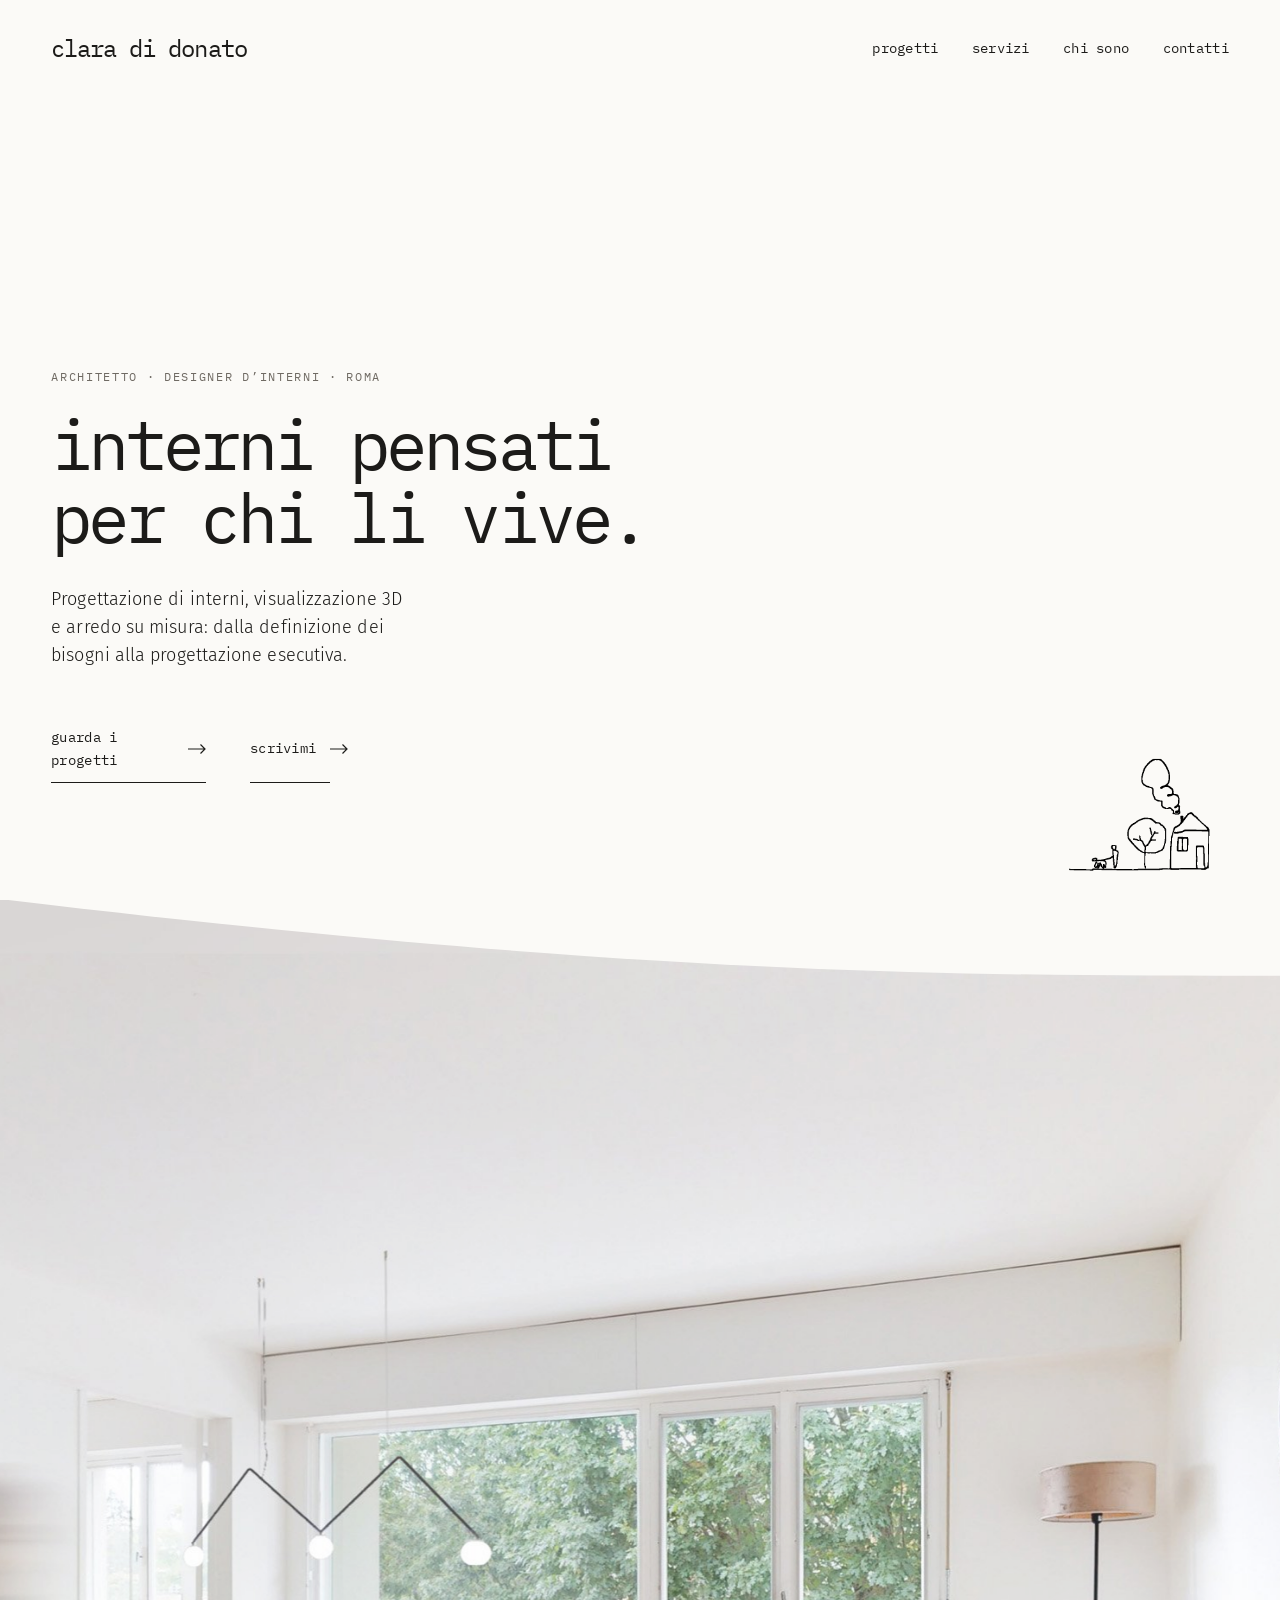
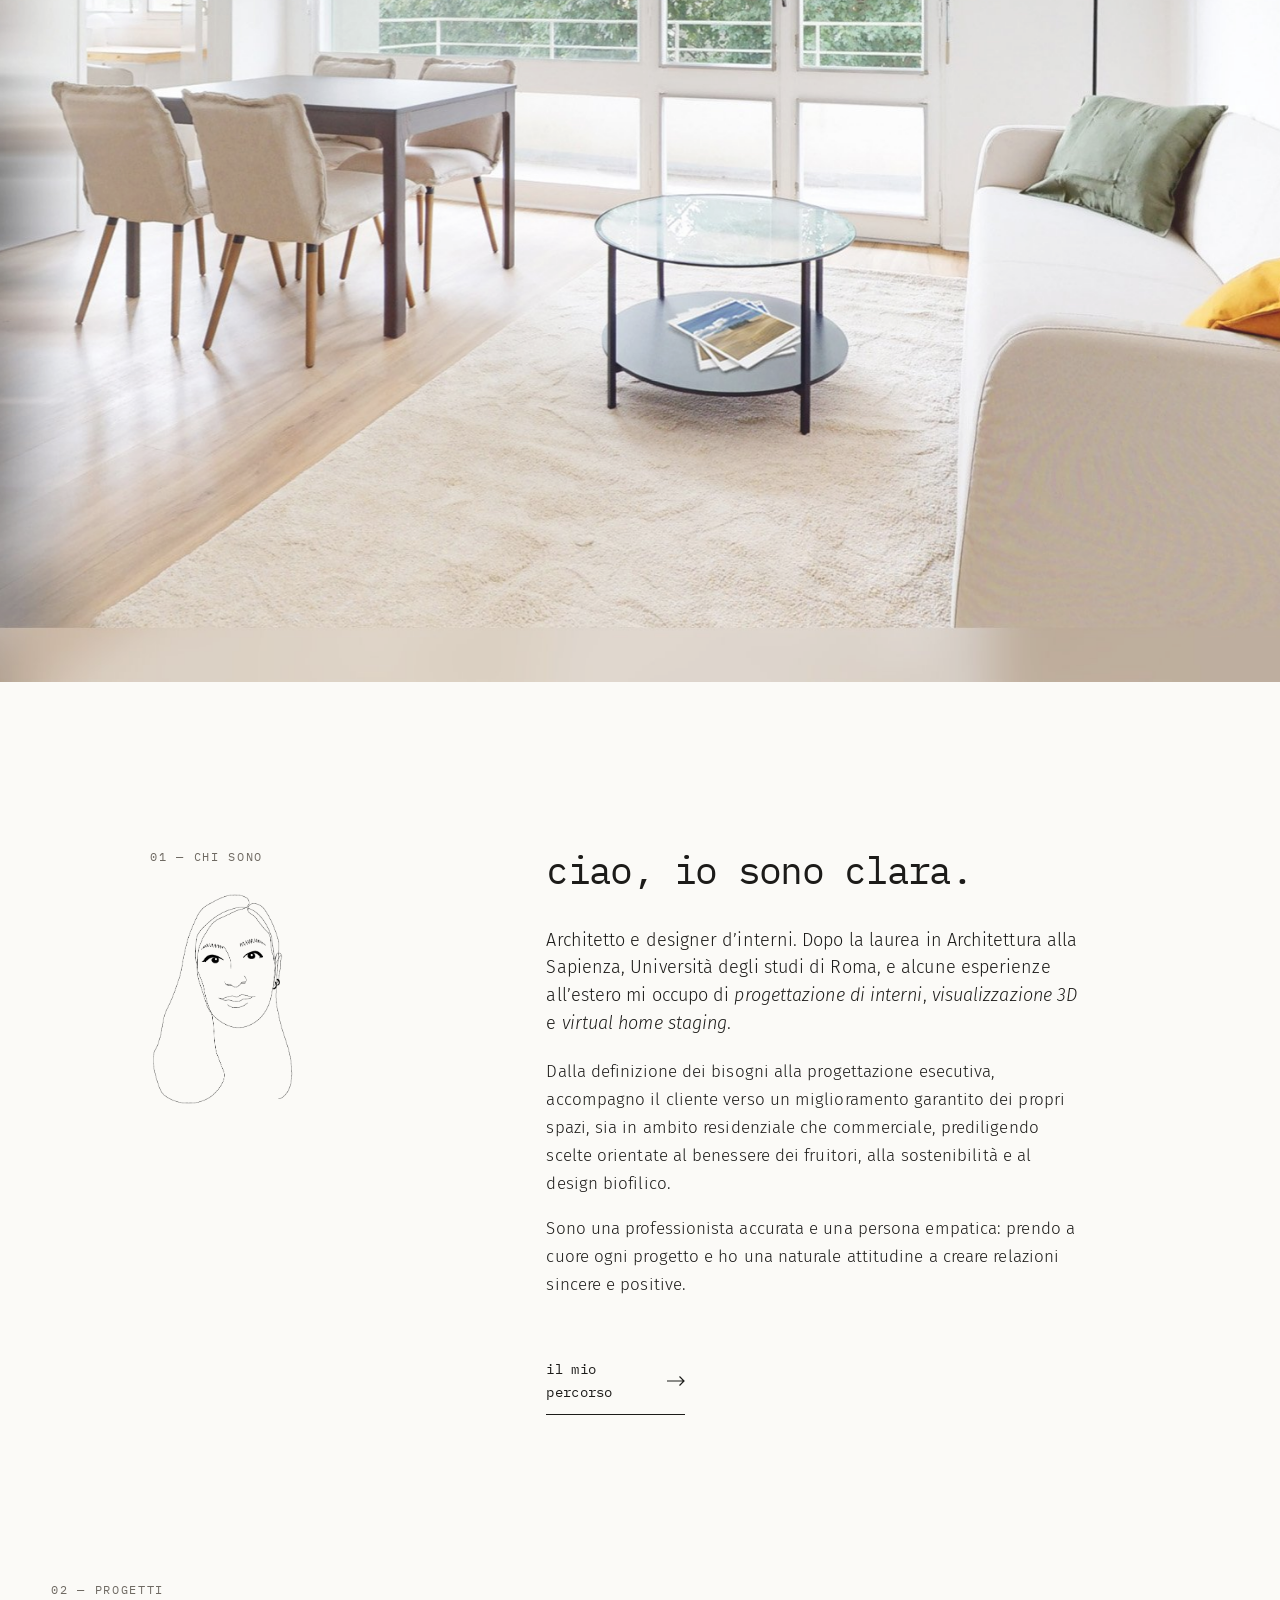
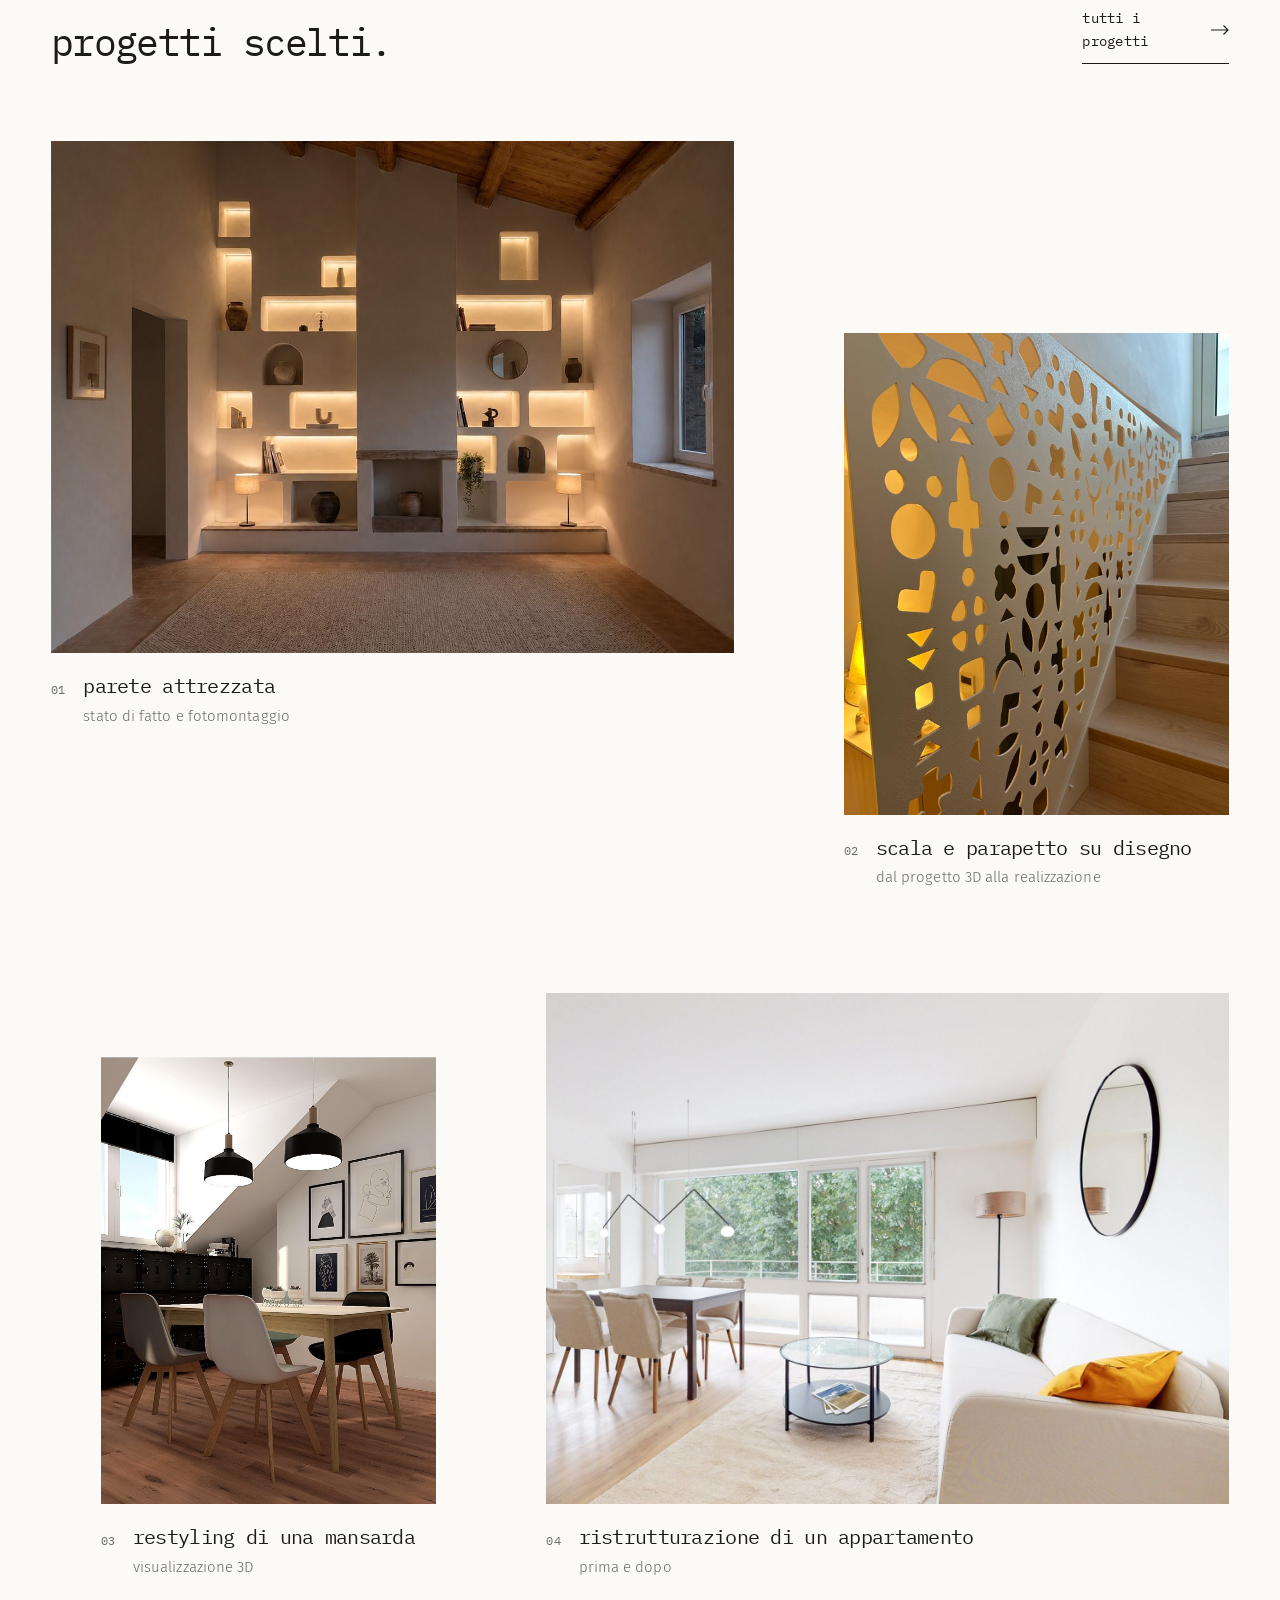
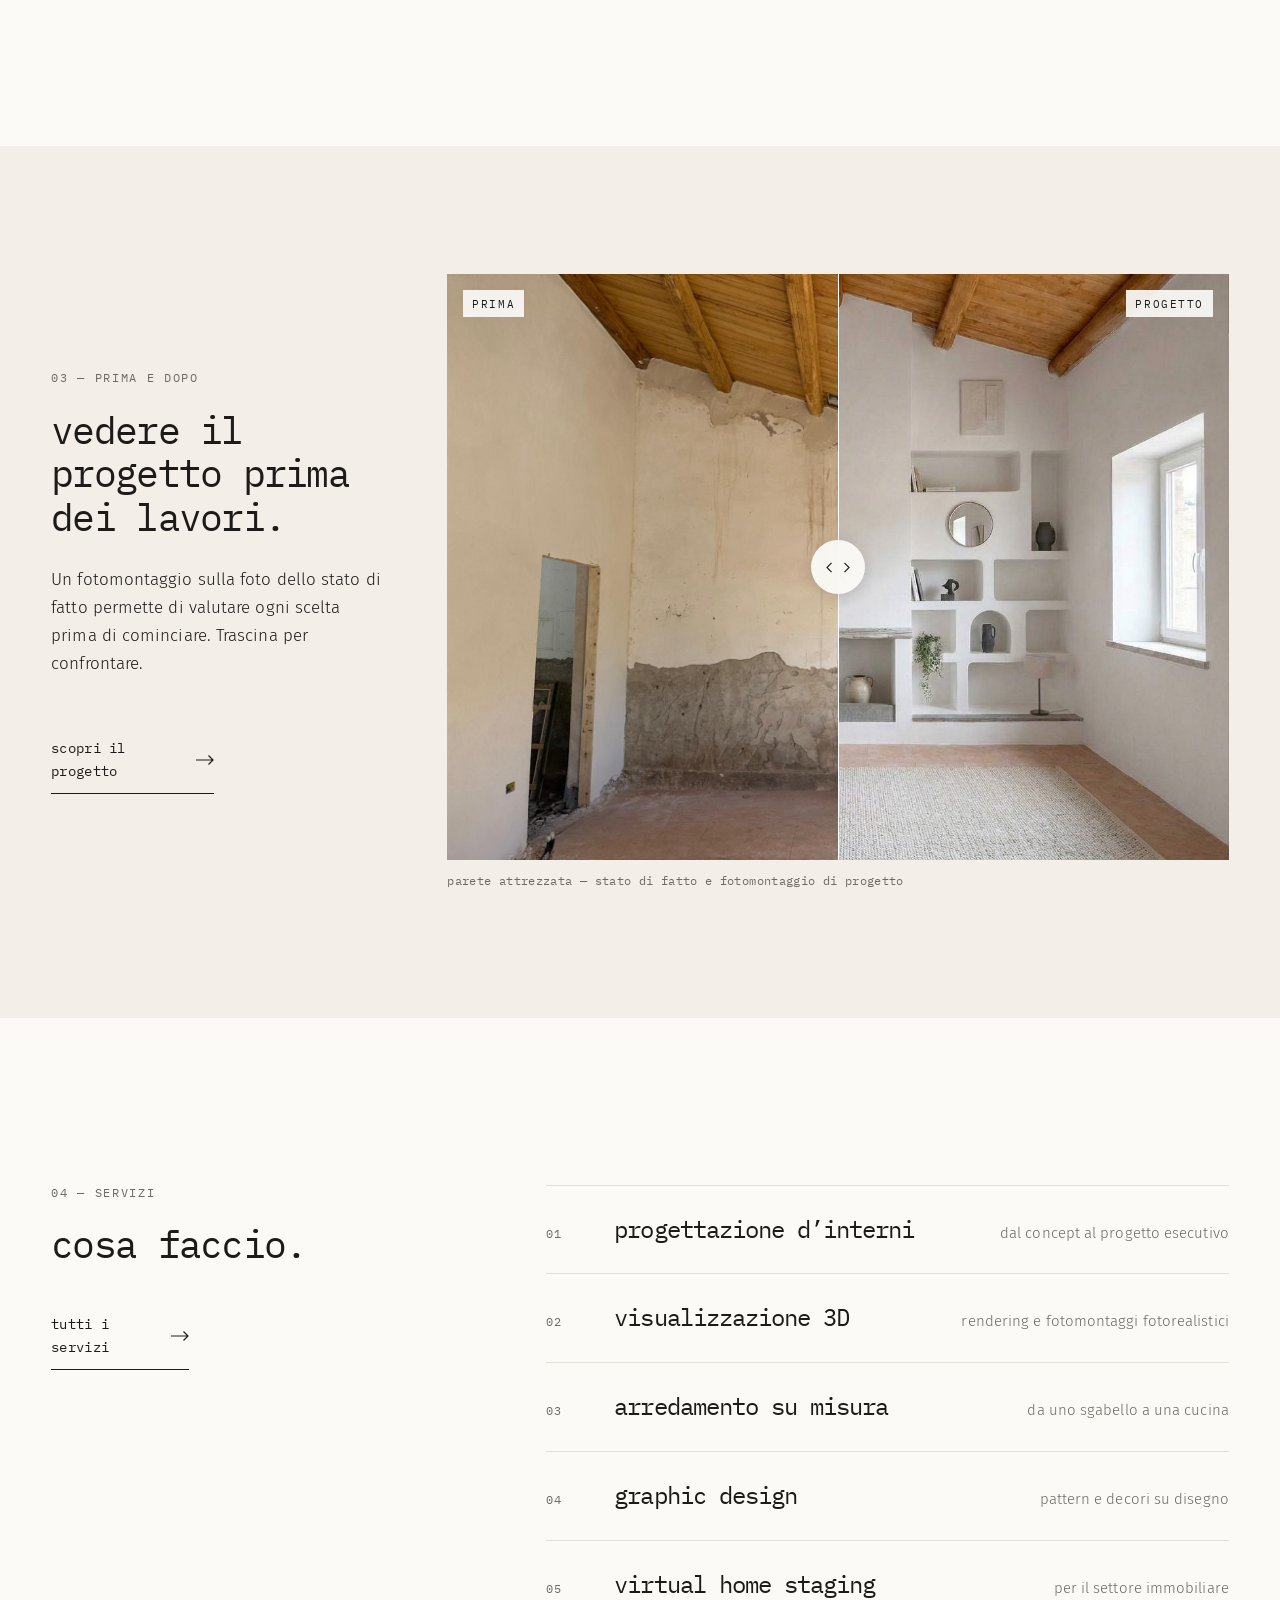
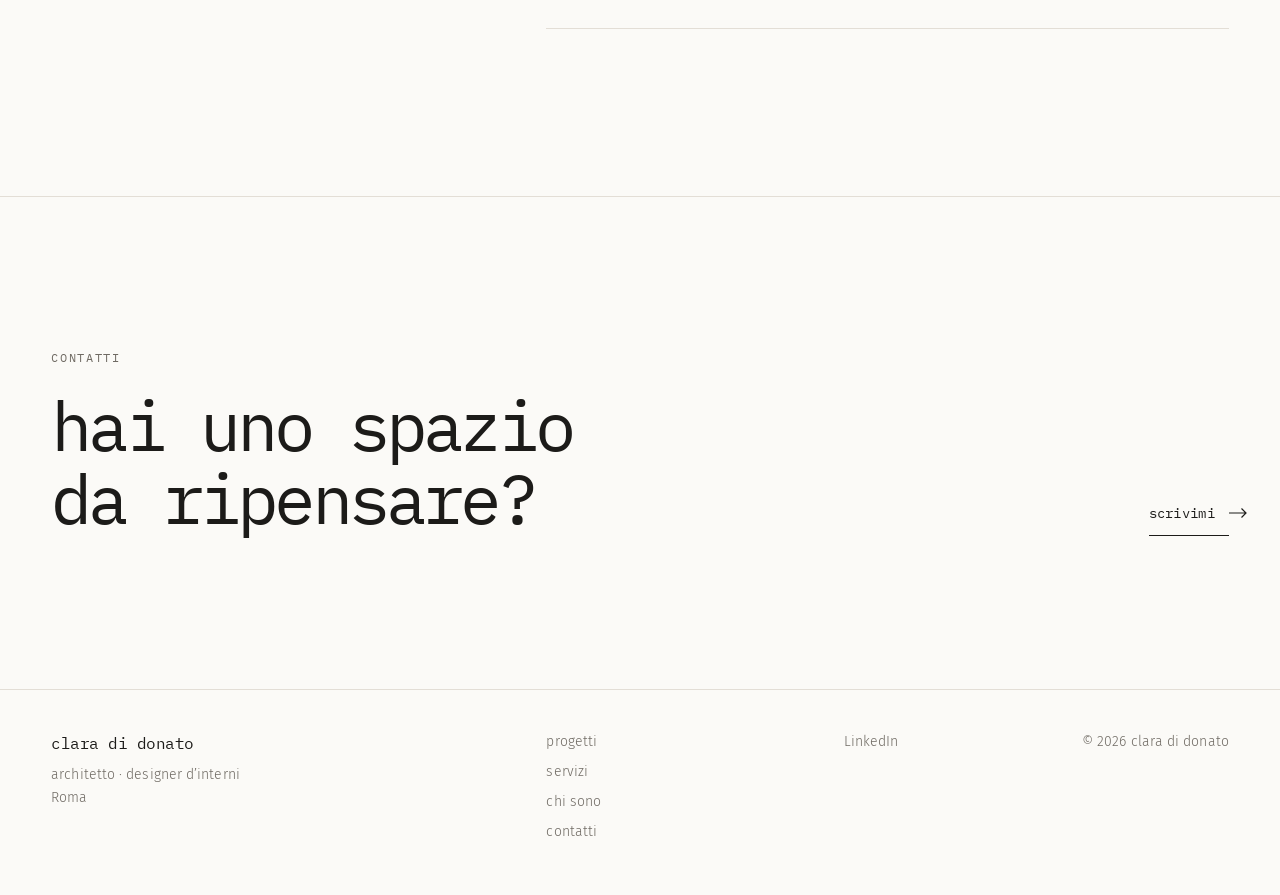
==== index.html @ 135ccfc0 "Version the CSS/JS links so browsers never mix old styles with new pages Co-Authored-By: Claude Opus" ====
<!DOCTYPE html>
<html lang="it">
<head>
  <meta charset="utf-8">
  <meta name="viewport" content="width=device-width, initial-scale=1">
  <title>clara di donato</title>
  <meta name="description" content="Clara Di Donato, architetto e designer d’interni a Roma: progettazione di interni, visualizzazione 3D, arredamento su misura e virtual home staging.">
  <link rel="canonical" href="https://www.claradidonato.com/">
  <meta property="og:type" content="website">
  <meta property="og:title" content="clara di donato — architetto e designer d’interni">
  <meta property="og:url" content="https://www.claradidonato.com/">
  <meta property="og:image" content="https://www.claradidonato.com/assets/img/ristrutturazione-interni.jpg">
  <link rel="icon" type="image/png" href="assets/img/casetta.png">
  <link rel="preload" href="assets/fonts/ibm-plex-mono-latin-400-normal.woff2" as="font" type="font/woff2" crossorigin>
  <link rel="stylesheet" href="assets/css/style.css?v=2">
</head>
<body>
  <a class="skip-link" href="#main">Vai al contenuto</a>

  <!-- HEADER (same on every page) -->
  <header class="site-header">
    <a class="site-title" href="./">clara di donato</a>
    <button class="menu-toggle" aria-label="Menu" aria-expanded="false" aria-controls="nav"><span></span><span></span></button>
    <nav class="site-nav" id="nav" aria-label="Menu principale">
      <ul>
        <li><a href="progetti/">progetti</a></li>
        <li><a href="servizi/">servizi</a></li>
        <li><a href="chisono/">chi sono</a></li>
        <li><a href="contatti/">contatti</a></li>
      </ul>
    </nav>
  </header>

  <main id="main">

    <!-- 1. Opening screen -->
    <section class="section hero">
      <div class="grid">
        <div class="hero-text">
          <p class="label">architetto · designer d’interni · roma</p>
          <h1 class="display">interni pensati<br>per chi li vive.</h1>
          <p class="lead">Progettazione di interni, visualizzazione 3D e arredo su misura: dalla definizione dei bisogni alla progettazione esecutiva.</p>
          <div class="actions">
            <a class="btn" href="progetti/">guarda i progetti</a>
            <a class="btn" href="contatti/">scrivimi</a>
          </div>
        </div>
      </div>
      <img class="doodle" src="assets/img/casetta.png" alt="" width="460" height="392">
    </section>

    <!-- 2. Big interior photo (zooms in slightly as you scroll) -->
    <section class="section home-photo">
      <svg class="curve" viewBox="0 0 1 1" preserveAspectRatio="none" aria-hidden="true"><path d="M0,0 L1,0 L1,1 C0.75,1 0.5,1 0,0 Z" fill="#fbfaf7"/></svg>
      <img class="zoom-on-scroll" src="assets/img/ristrutturazione-interni.jpg" alt="Soggiorno ristrutturato con divano, tavolino rotondo e tavolo da pranzo" width="2460" height="1640" loading="lazy">
    </section>

    <!-- 3. About -->
    <section class="section intro">
      <div class="grid">
        <div class="intro-side">
          <p class="label">01 — chi sono</p>
          <img class="portrait" src="assets/img/clara-di-donato-disegno.png" alt="Ritratto disegnato di Clara Di Donato" width="415" height="594" loading="lazy">
        </div>
        <div class="intro-text">
          <h2 class="title">ciao, io sono clara.</h2>
          <p class="lead">Architetto e designer d’interni. Dopo la laurea in Architettura alla Sapienza, Università degli studi di Roma, e alcune esperienze all’estero mi occupo di <em>progettazione di interni</em>, <em>visualizzazione 3D</em> e <em>virtual home staging</em>.</p>
          <p>Dalla definizione dei bisogni alla progettazione esecutiva, accompagno il cliente verso un miglioramento garantito dei propri spazi, sia in ambito residenziale che commerciale, prediligendo scelte orientate al benessere dei fruitori, alla sostenibilità e al design biofilico.</p>
          <p>Sono una professionista accurata e una persona empatica: prendo a cuore ogni progetto e ho una naturale attitudine a creare relazioni sincere e positive.</p>
          <a class="btn" href="chisono/">il mio percorso</a>
        </div>
      </div>
    </section>

    <!-- 4. Selected projects (each card opens its project on the Progetti page) -->
    <section class="section featured">
      <div class="grid section-head">
        <div class="head-text">
          <p class="label">02 — progetti</p>
          <h2 class="title">progetti scelti.</h2>
        </div>
        <a class="btn" href="progetti/">tutti i progetti</a>
      </div>
      <div class="grid cards">
        <a class="card card--1" href="progetti/#parete">
          <div class="card-media" style="--ratio: 4 / 3"><img src="assets/img/progetti/parete-luci.jpg" alt="Parete con nicchie e mensole illuminate sotto un soffitto in legno" width="1195" height="896" loading="lazy"></div>
          <div class="card-text"><span class="card-num">01</span><h3 class="card-title">parete attrezzata</h3><p class="card-meta">stato di fatto e fotomontaggio</p></div>
        </a>
        <a class="card card--2" href="progetti/#scala">
          <div class="card-media" style="--ratio: 4 / 5"><img src="assets/img/progetti/scala-dettaglio.jpg" alt="Parapetto in pannello traforato lungo una scala" width="1200" height="1600" loading="lazy"></div>
          <div class="card-text"><span class="card-num">02</span><h3 class="card-title">scala e parapetto su disegno</h3><p class="card-meta">dal progetto 3D alla realizzazione</p></div>
        </a>
        <a class="card card--3" href="progetti/#mansarda">
          <div class="card-media" style="--ratio: 3 / 4"><img src="assets/img/progetti/mansarda-pranzo.jpg" alt="Zona pranzo in mansarda con lampade a sospensione nere" width="1367" height="1776" loading="lazy"></div>
          <div class="card-text"><span class="card-num">03</span><h3 class="card-title">restyling di una mansarda</h3><p class="card-meta">visualizzazione 3D</p></div>
        </a>
        <a class="card card--4" href="progetti/#appartamento">
          <div class="card-media" style="--ratio: 4 / 3"><img src="assets/img/progetti/appartamento-soggiorno-dopo.jpg" alt="Soggiorno luminoso con divano chiaro, tavolino rotondo e specchio" width="1600" height="1200" loading="lazy"></div>
          <div class="card-text"><span class="card-num">04</span><h3 class="card-title">ristrutturazione di un appartamento</h3><p class="card-meta">prima e dopo</p></div>
        </a>
      </div>
    </section>

    <!-- 5. Before / after slider -->
    <section class="section feature">
      <div class="grid">
        <div class="feature-text">
          <p class="label">03 — prima e dopo</p>
          <h2 class="title">vedere il progetto prima dei lavori.</h2>
          <p>Un fotomontaggio sulla foto dello stato di fatto permette di valutare ogni scelta prima di cominciare. Trascina per confrontare.</p>
          <a class="btn" href="progetti/#parete">scopri il progetto</a>
        </div>
        <figure class="compare-wrap">
          <div class="compare" style="--ratio: 4 / 3">
            <img src="assets/img/progetti/parete-prima.jpg" alt="Stato di fatto: parete in muratura da recuperare sotto un soffitto in legno" width="1600" height="1200" loading="lazy">
            <img class="after" src="assets/img/progetti/parete-progetto.jpg" alt="Fotomontaggio di progetto: la stessa parete con nicchie e mensole" width="1195" height="896" loading="lazy">
            <span class="compare-line" aria-hidden="true"></span>
            <span class="compare-tag compare-tag--before" aria-hidden="true">prima</span>
            <span class="compare-tag compare-tag--after" aria-hidden="true">progetto</span>
            <input type="range" min="0" max="100" value="50" aria-label="Confronta stato di fatto e progetto">
          </div>
          <figcaption>parete attrezzata — stato di fatto e fotomontaggio di progetto</figcaption>
        </figure>
      </div>
    </section>

    <!-- 6. Services -->
    <section class="section services-teaser">
      <div class="grid">
        <div class="st-head">
          <p class="label">04 — servizi</p>
          <h2 class="title">cosa faccio.</h2>
          <a class="btn" href="servizi/">tutti i servizi</a>
        </div>
        <ol class="st-list">
          <li><a href="servizi/"><span class="num">01</span><span class="name">progettazione d’interni</span><span class="desc">dal concept al progetto esecutivo</span></a></li>
          <li><a href="servizi/"><span class="num">02</span><span class="name">visualizzazione 3D</span><span class="desc">rendering e fotomontaggi fotorealistici</span></a></li>
          <li><a href="servizi/"><span class="num">03</span><span class="name">arredamento su misura</span><span class="desc">da uno sgabello a una cucina</span></a></li>
          <li><a href="servizi/"><span class="num">04</span><span class="name">graphic design</span><span class="desc">pattern e decori su disegno</span></a></li>
          <li><a href="servizi/"><span class="num">05</span><span class="name">virtual home staging</span><span class="desc">per il settore immobiliare</span></a></li>
        </ol>
      </div>
    </section>

  </main>

  <!-- FOOTER (same on every page) -->
  <footer class="site-footer">
    <div class="grid footer-cta">
      <div class="footer-cta-text">
        <p class="label">contatti</p>
        <p class="display">hai uno spazio<br>da ripensare?</p>
      </div>
      <a class="btn" href="contatti/">scrivimi</a>
    </div>
    <div class="grid footer-bar">
      <div class="fb-id">
        <p class="fb-name">clara di donato</p>
        <p>architetto · designer d’interni<br>Roma</p>
      </div>
      <nav class="fb-nav" aria-label="Menu a piè di pagina">
        <a href="progetti/">progetti</a>
        <a href="servizi/">servizi</a>
        <a href="chisono/">chi sono</a>
        <a href="contatti/">contatti</a>
      </nav>
      <p class="fb-social"><a href="https://www.linkedin.com/in/claradidonato/" target="_blank" rel="noopener">LinkedIn</a></p>
      <p class="fb-copy">© 2026 clara di donato</p>
    </div>
  </footer>

  <script src="assets/js/main.js?v=2"></script>
</body>
</html>
---- assets/css/style.css ----
/* ==========================================================================
   clara di donato — stylesheet
   Colours, fonts and spacing live in the variables right below:
   change them there and the whole site follows.
   ========================================================================== */

@font-face { font-family: "IBM Plex Mono"; src: url("../fonts/ibm-plex-mono-latin-400-normal.woff2") format("woff2"); font-weight: 400; font-style: normal; font-display: swap; }
@font-face { font-family: "IBM Plex Mono"; src: url("../fonts/ibm-plex-mono-latin-500-normal.woff2") format("woff2"); font-weight: 500; font-style: normal; font-display: swap; }
/* Fira Sans stands in for Adelle Sans (an Adobe font licensed through Squarespace) */
@font-face { font-family: "Fira Sans"; src: url("../fonts/fira-sans-latin-100-normal.woff2") format("woff2"); font-weight: 100; font-style: normal; font-display: swap; }
@font-face { font-family: "Fira Sans"; src: url("../fonts/fira-sans-latin-300-normal.woff2") format("woff2"); font-weight: 300; font-style: normal; font-display: swap; }
@font-face { font-family: "Fira Sans"; src: url("../fonts/fira-sans-latin-300-italic.woff2") format("woff2"); font-weight: 300; font-style: italic; font-display: swap; }
@font-face { font-family: "Fira Sans"; src: url("../fonts/fira-sans-latin-600-normal.woff2") format("woff2"); font-weight: 700; font-style: normal; font-display: swap; }
@font-face { font-family: "Fira Sans"; src: url("../fonts/fira-sans-latin-600-italic.woff2") format("woff2"); font-weight: 700; font-style: italic; font-display: swap; }

:root {
  --mono: "IBM Plex Mono", ui-monospace, Menlo, monospace;
  --sans: "Fira Sans", "Helvetica Neue", Arial, sans-serif;
  --ink: #1c1b19;            /* text */
  --muted: #6f6a63;          /* small labels, secondary text */
  --line: #e3ded6;           /* thin dividing lines */
  --paper: #fbfaf7;          /* page background (warm white) */
  --soft: #f3efe8;           /* background of highlighted sections */
  --margin: 4vw;             /* left/right page margin */
  --gap: 11px;               /* gap between grid columns */
  --header-h: 96px;          /* header height at the top of the page */
  --ease: cubic-bezier(.2, .7, .2, 1);
  --space: clamp(110px, 13vw, 210px);   /* space between big sections */
}

*, *::before, *::after { box-sizing: border-box; }

html { -webkit-text-size-adjust: 100%; scroll-padding-top: 84px; }
@media (prefers-reduced-motion: no-preference) { html { scroll-behavior: smooth; } }

body {
  margin: 0;
  background: var(--paper);
  color: var(--ink);
  font-family: var(--sans);
  font-weight: 300;
  font-size: 17px;
  line-height: 1.65;
  letter-spacing: 0.005em;
  -webkit-font-smoothing: antialiased;
}

img { display: block; max-width: 100%; height: auto; }
a { color: inherit; }
p { margin: 0 0 1em; }
p:last-child { margin-bottom: 0; }
strong, b { font-weight: 700; }
h1, h2, h3, h4 { margin: 0; font-weight: 400; }
figure { margin: 0; }
::selection { background: var(--ink); color: var(--paper); }

.skip-link { position: absolute; left: -9999px; top: 0; z-index: 100; background: var(--paper); padding: 8px 12px; }
.skip-link:focus { left: 8px; }
.visually-hidden { position: absolute !important; width: 1px; height: 1px; overflow: hidden; clip: rect(0 0 0 0); white-space: nowrap; }

/* ---------- Header (stays at the top; gets a background once you scroll) ---------- */

.site-header {
  position: fixed;
  inset: 0 0 auto 0;
  z-index: 20;
  display: flex;
  align-items: center;
  justify-content: space-between;
  height: var(--header-h);
  padding: 0 var(--margin);
  color: var(--ink);
  transition: height .4s var(--ease), background-color .4s, box-shadow .4s;
}
.is-scrolled .site-header { height: 68px; background: rgba(251, 250, 247, .95); box-shadow: 0 1px 0 var(--line); }

.site-title {
  font-family: var(--mono);
  font-size: clamp(20px, 1.9vw, 28px);
  letter-spacing: -0.04em;
  text-decoration: none;
  white-space: nowrap;
}

.site-nav ul { display: flex; gap: clamp(20px, 2.6vw, 44px); list-style: none; margin: 0; padding: 0; }
.site-nav a,
.fb-nav a, .fb-social a, .text-link {
  text-decoration: none;
  background: linear-gradient(currentColor, currentColor) 0 100% / 0 1px no-repeat;
  padding-bottom: 3px;
  transition: background-size .4s var(--ease);
}
.site-nav a { font-family: var(--mono); font-size: 14px; letter-spacing: 0.02em; }
.site-nav a:hover, .site-nav a[aria-current="page"],
.fb-nav a:hover, .fb-social a:hover, .text-link:hover { background-size: 100% 1px; }
.text-link { background-size: 100% 1px; }
.text-link:hover { background-size: 0 1px; }

.menu-toggle {
  display: none;
  width: 44px; height: 44px;
  margin-right: -10px;
  padding: 0;
  border: 0;
  background: none;
  color: inherit;
  cursor: pointer;
}
.menu-toggle span { display: block; width: 26px; height: 1px; margin: 7px auto; background: currentColor; transition: transform .25s; }
.menu-open .menu-toggle span:first-child { transform: translateY(4px) rotate(45deg); }
.menu-open .menu-toggle span:last-child { transform: translateY(-4px) rotate(-45deg); }

/* ---------- Building blocks ---------- */

.section { position: relative; }

/* 24-column grid */
.grid {
  display: grid;
  grid-template-columns: repeat(24, minmax(0, 1fr));
  column-gap: var(--gap);
  padding: 0 var(--margin);
}

/* Small capital label above headings, e.g. "02 — progetti" */
.label {
  margin: 0 0 22px;
  font-family: var(--mono);
  font-size: 12px;
  line-height: 1.4;
  letter-spacing: 0.14em;
  text-transform: uppercase;
  color: var(--muted);
}
.display {
  font-family: var(--mono);
  font-size: clamp(36px, 5.4vw, 82px);
  line-height: 1.06;
  letter-spacing: -0.055em;
}
.title {
  font-family: var(--mono);
  font-size: clamp(28px, 3vw, 44px);
  line-height: 1.14;
  letter-spacing: -0.045em;
}
.mono-heading {
  font-family: var(--mono);
  font-size: clamp(21px, 1.81vw, 28px);
  line-height: 1.3;
  letter-spacing: -0.04em;
}
.lead { font-size: clamp(18px, 1.4vw, 21px); line-height: 1.55; }

/* Text button with a thin line under it and an arrow that moves on hover */
.btn {
  display: inline-flex;
  align-items: center;
  gap: 14px;
  padding: 12px 0 10px;
  border: 0;
  border-bottom: 1px solid currentColor;
  border-radius: 0;
  background: none;
  color: inherit;
  font-family: var(--mono);
  font-size: 14px;
  letter-spacing: 0.02em;
  text-decoration: none;
  cursor: pointer;
}
.btn::after {
  content: "";
  flex: 0 0 18px;
  height: 10px;
  background: currentColor;
  -webkit-mask: url("data:image/svg+xml,%3Csvg xmlns='http://www.w3.org/2000/svg' viewBox='0 0 18 10' fill='none' stroke='black' stroke-width='1.2'%3E%3Cpath d='M0 5h17M12.5 .5 17 5l-4.5 4.5'/%3E%3C/svg%3E") center / contain no-repeat;
          mask: url("data:image/svg+xml,%3Csvg xmlns='http://www.w3.org/2000/svg' viewBox='0 0 18 10' fill='none' stroke='black' stroke-width='1.2'%3E%3Cpath d='M0 5h17M12.5 .5 17 5l-4.5 4.5'/%3E%3C/svg%3E") center / contain no-repeat;
  transition: transform .4s var(--ease);
}
.btn:hover::after { transform: translateX(6px); }
.btn--down::after { transform: rotate(90deg); }
.btn--down:hover::after { transform: rotate(90deg) translateX(4px); }
.actions { display: flex; flex-wrap: wrap; gap: 16px 44px; margin-top: 44px; }

figcaption, .caption {
  margin-top: 12px;
  font-family: var(--mono);
  font-size: 12px;
  line-height: 1.5;
  letter-spacing: 0.03em;
  color: var(--muted);
}

/* Fade-ins: the header fades in when a page opens; main.js adds .reveal to images, text and
   buttons so they fade (and rise a little) as they scroll into view.
   Turned off for people who prefer reduced motion. */
@keyframes fade-in { from { opacity: 0; } }
.site-title, .site-nav ul, .menu-toggle { animation: fade-in .9s ease; }
.reveal { opacity: 0; transform: translateY(14px); transition: opacity .9s ease, transform 1.1s var(--ease); }
.reveal.is-visible { opacity: 1; transform: none; }
@media (prefers-reduced-motion: reduce) {
  .site-title, .site-nav ul, .menu-toggle { animation: none; }
  .reveal { opacity: 1; transform: none; transition: none; }
}

/* Section heading row: label + title on the left, a link on the right */
.section-head { align-items: end; row-gap: 28px; margin-bottom: clamp(48px, 6vw, 90px); }
.section-head .head-text { grid-column: 1 / 16; }
.section-head .btn { grid-column: 19 / 25; justify-self: end; }

/* Page heading (top of the inner pages) */
.page-head { padding: calc(var(--header-h) + clamp(70px, 9vw, 150px)) 0 clamp(80px, 9vw, 140px); }
.page-head-text { grid-column: 1 / 16; }
.page-head .lead { max-width: 38ch; margin-top: 30px; }

/* ---------- Before / after slider ---------- */

.compare {
  --pos: 50%;
  position: relative;
  overflow: hidden;
  aspect-ratio: var(--ratio, 4 / 3);
  background: var(--soft);
  cursor: ew-resize;
  touch-action: pan-y;
  -webkit-user-select: none;
  user-select: none;
}
.compare img { position: absolute; inset: 0; width: 100%; height: 100%; object-fit: cover; pointer-events: none; }
.compare .after { clip-path: inset(0 0 0 var(--pos)); }
.compare-line { position: absolute; top: 0; bottom: 0; left: var(--pos); width: 1px; margin-left: -.5px; background: #fff; pointer-events: none; }
.compare-line::after {
  content: "";
  position: absolute;
  top: 50%; left: 50%;
  width: 54px; height: 54px;
  margin: -27px 0 0 -27px;
  border-radius: 50%;
  background: rgba(251, 250, 247, .94) url("data:image/svg+xml,%3Csvg xmlns='http://www.w3.org/2000/svg' viewBox='0 0 26 12' fill='none' stroke='%231c1b19' stroke-width='1.2'%3E%3Cpath d='M6 1 1 6l5 5M20 1l5 5-5 5'/%3E%3C/svg%3E") center / 24px no-repeat;
  box-shadow: 0 2px 16px rgba(0, 0, 0, .14);
  transition: transform .3s var(--ease);
}
.compare.is-dragging .compare-line::after { transform: scale(.9); }
.compare-tag {
  position: absolute;
  top: 16px;
  padding: 5px 9px 4px;
  background: rgba(251, 250, 247, .92);
  font-family: var(--mono);
  font-size: 11px;
  letter-spacing: 0.14em;
  text-transform: uppercase;
  pointer-events: none;
}
.compare-tag--before { left: 16px; }
.compare-tag--after { right: 16px; }
.compare input { position: absolute; inset: 0; width: 100%; height: 100%; margin: 0; opacity: 0; pointer-events: none; }
.compare:has(input:focus-visible) { outline: 2px solid var(--ink); outline-offset: 4px; }

/* ---------- Home ---------- */

.hero {
  min-height: 100svh;
  display: grid;
  align-content: end;
  padding: calc(var(--header-h) + 60px) 0 clamp(80px, 13vh, 150px);
}
.hero-text { grid-column: 1 / 18; }
.hero .lead { max-width: 36ch; margin-top: 32px; }
.hero .doodle {
  position: absolute;
  right: 5.2vw;
  bottom: 22px;
  width: clamp(96px, 11.5vw, 180px);
}

.home-photo {
  --photo-h: clamp(420px, 108vw, 1600px);
  height: var(--photo-h);
  background: var(--paper);
  overflow: hidden;
}
/* The photo is drawn whole at "cover" size and centred (the section crops it), so main.js can
   zoom it and slide it a little as you scroll without showing any edge. 1.5 = its width / height. */
.home-photo > img {
  position: absolute;
  left: 50%;
  top: 50%;
  width: max(100%, var(--photo-h) * 1.5);
  max-width: none;
  height: auto;
  transform: translate(-50%, -50%);
  transform-origin: 50% 50%;
  will-change: transform;
}
.home-photo::after { content: ""; position: absolute; inset: 0; background: rgba(255, 255, 255, .12); }
.home-photo .curve { position: absolute; top: -1px; left: 0; z-index: 1; width: 100%; height: clamp(30px, 6vw, 86px); }
.home-photo .curve path { fill: var(--paper); }

.intro { padding: var(--space) 0; }
.intro-side { grid-column: 3 / 9; }
.intro-side .portrait { max-height: 210px; width: auto; margin-top: 28px; mix-blend-mode: multiply; } /* hides the drawing's white background */
.hero .doodle { mix-blend-mode: multiply; }
.intro-text { grid-column: 11 / 22; }
.intro-text .title { margin-bottom: 34px; }
.intro-text .lead { margin-bottom: 1.1em; }
.intro-text .btn { margin-top: 30px; }

/* Project cards (home) */
.featured { padding: 0 0 var(--space); }
.cards { row-gap: clamp(64px, 8vw, 120px); align-items: start; }
.card { display: block; text-decoration: none; }
.card-media { display: block; overflow: hidden; background: var(--soft); }
.card-media img { width: 100%; aspect-ratio: var(--ratio, 4 / 3); object-fit: cover; transition: transform 1.4s var(--ease); }
.card:hover .card-media img { transform: scale(1.04); }
.card-text { display: grid; grid-template-columns: auto 1fr; column-gap: 18px; margin-top: 20px; }
.card-num { grid-row: 1 / 3; padding-top: .55em; font-family: var(--mono); font-size: 12px; color: var(--muted); }
.card-title { font-family: var(--mono); font-size: clamp(19px, 1.6vw, 24px); line-height: 1.3; letter-spacing: -0.035em; }
.card-meta { margin: 4px 0 0; font-size: 15px; color: var(--muted); }
.card--1 { grid-column: 1 / 15; }
.card--2 { grid-column: 17 / 25; margin-top: 15vw; }
.card--3 { grid-column: 2 / 9; align-self: end; }
.card--4 { grid-column: 11 / 25; }

/* Before/after highlight (home) */
.feature { padding: clamp(90px, 10vw, 160px) 0; background: var(--soft); }
.feature .grid { align-items: center; }
.feature-text { grid-column: 1 / 8; }
.feature-text .title { margin-bottom: 26px; }
.feature-text .btn { margin-top: 30px; }
.feature .compare-wrap { grid-column: 9 / 25; }

/* Services list (home) */
.services-teaser { padding: var(--space) 0; }
.st-head { grid-column: 1 / 9; align-self: start; position: sticky; top: 120px; }
.st-head .btn { margin-top: 34px; }
.st-list { grid-column: 11 / 25; margin: 0; padding: 0; list-style: none; border-top: 1px solid var(--line); }
.st-list a {
  display: grid;
  grid-template-columns: 52px 1fr auto;
  align-items: baseline;
  gap: 16px;
  padding: 28px 0;
  border-bottom: 1px solid var(--line);
  text-decoration: none;
  transition: padding .45s var(--ease);
}
.st-list a:hover { padding-left: 12px; }
.st-list .num { font-family: var(--mono); font-size: 12px; color: var(--muted); }
.st-list .name { font-family: var(--mono); font-size: clamp(20px, 1.9vw, 28px); line-height: 1.25; letter-spacing: -0.04em; }
.st-list .desc { font-size: 15px; color: var(--muted); text-align: right; }

/* ---------- Progetti ---------- */

.project-index { grid-column: 18 / 25; align-self: end; margin: 0; padding: 0; list-style: none; border-top: 1px solid var(--line); font-family: var(--mono); font-size: 14px; }
.project-index a { display: flex; gap: 18px; padding: 9px 0; border-bottom: 1px solid var(--line); text-decoration: none; transition: padding .4s var(--ease); }
.project-index a:hover { padding-left: 10px; }
.project-index span { color: var(--muted); }

.project { padding: clamp(80px, 9vw, 140px) 0; }
.project + .project::before { content: ""; position: absolute; top: 0; left: var(--margin); right: var(--margin); height: 1px; background: var(--line); }
.project-head { align-items: start; margin-bottom: clamp(40px, 5vw, 72px); }
.project-num { grid-column: 1 / 3; padding-top: .9em; font-family: var(--mono); font-size: 13px; color: var(--muted); }
.project-title { grid-column: 3 / 12; }
.project-tags { margin: 14px 0 0; font-family: var(--mono); font-size: 12px; letter-spacing: 0.12em; text-transform: uppercase; color: var(--muted); }
.project-text { grid-column: 14 / 23; }

/* Picture rows: pictures in a row share the same height.
   Each picture's flex-grow is its width / height (e.g. style="flex-grow: 1.778" for 16:9). */
.row { display: flex; align-items: flex-start; gap: 16px; padding: 0 var(--margin); }
.row + .row, .grid + .row, .row + .grid { margin-top: 16px; }
.row > figure { flex: 1 1 0; min-width: 0; position: relative; }
.row > figure img { width: 100%; }
.row--narrow { padding: 0 calc(var(--margin) + 12vw); }
/* Pictures cut to the same shape: style="--r: 4 / 3" (or 1, 3 / 4 …) */
.fit img { aspect-ratio: var(--r); object-fit: cover; }
.tag {
  position: absolute;
  top: 14px; left: 14px;
  padding: 5px 9px 4px;
  background: rgba(251, 250, 247, .92);
  font-family: var(--mono);
  font-size: 11px;
  letter-spacing: 0.14em;
  text-transform: uppercase;
}

.media { align-items: end; row-gap: 32px; }
.media .compare-wrap { grid-column: 1 / 17; }
.media .side { grid-column: 18 / 25; }

/* Three styles with their colour palettes */
.styles { display: grid; grid-template-columns: repeat(3, minmax(0, 1fr)); gap: 56px clamp(28px, 3.4vw, 56px); padding: 0 var(--margin); }
.swatches { display: flex; height: 76px; margin-bottom: 28px; box-shadow: 0 0 0 1px var(--line); }
.swatches span { flex: 1; background: var(--c); }
.style-name { margin-bottom: 14px; font-family: var(--mono); font-size: 22px; letter-spacing: -0.035em; }
.style p { font-size: 16px; }
.style .mood { margin-top: 18px; padding-top: 14px; border-top: 1px solid var(--line); color: var(--muted); }
.style .mood b { font-family: var(--mono); font-weight: 400; font-size: 11px; letter-spacing: 0.14em; text-transform: uppercase; margin-right: 8px; }
.plan { margin: clamp(56px, 6vw, 96px) var(--margin) 0; }
.plan .sheet { padding: clamp(14px, 3vw, 48px); background: #fff; box-shadow: 0 0 0 1px var(--line); }

/* Before/after photo carousel (virtual home staging) */
.carousel { padding: 0 var(--margin); }
.carousel-track {
  display: flex;
  gap: clamp(20px, 3vw, 48px);
  overflow-x: auto;
  scroll-snap-type: x mandatory;
  scroll-behavior: smooth;
  scrollbar-width: none;
  margin: 0;
  padding: 0;
  list-style: none;
}
.carousel-track::-webkit-scrollbar { display: none; }
.carousel-track li { flex: 0 0 calc((100% - 2 * clamp(20px, 3vw, 48px)) / 3); scroll-snap-align: start; }
.carousel-track img { width: 100%; aspect-ratio: 1 / 1; object-fit: cover; }
.carousel-arrows { display: flex; justify-content: flex-end; gap: 12px; margin-top: 32px; }
.carousel-arrows button {
  display: grid; place-items: center;
  width: 54px; height: 54px;
  border: 1px solid var(--ink); border-radius: 50%;
  background: transparent; color: var(--ink);
  cursor: pointer;
  transition: background-color .3s, color .3s;
}
.carousel-arrows button:hover { background: var(--ink); color: var(--paper); }
.carousel-arrows svg { width: 22px; height: 22px; }

/* ---------- Servizi ---------- */

.services { padding: 0 0 var(--space); }
/* Same layout as the old site: the photo covers the list of services plus two grid rows above
   and two below, so it grows taller whenever a service is opened. */
.services .grid {
  --row: calc(min(1500px, 100vw - 2 * var(--margin)) * 0.0215);   /* one row of the old site's grid */
  --pad: calc(2 * var(--row) + 2 * var(--gap));
  grid-template-rows: var(--pad) auto var(--pad);
}
.services .list { grid-column: 1 / 12; grid-row: 2; align-content: start; border-bottom: 1px solid var(--line); }
.services .image { grid-column: 13 / 25; grid-row: 1 / 4; width: 100%; height: 100%; object-fit: cover; }

.accordion details { padding: 30px 0; border-top: 1px solid var(--line); }
.services .accordion details { min-height: calc(3 * var(--row) + 2 * var(--gap)); }
.accordion summary {
  display: flex; align-items: baseline; gap: 20px;
  list-style: none;
  cursor: pointer;
}
.accordion summary::-webkit-details-marker { display: none; }
.accordion summary .num { flex: 0 0 34px; font-family: var(--mono); font-size: 12px; color: var(--muted); }
.accordion summary h2 { flex: 1; }
.accordion .icon { position: relative; flex: 0 0 22px; width: 22px; height: 22px; align-self: center; }
.accordion .icon::before, .accordion .icon::after { content: ""; position: absolute; left: 0; top: 50%; width: 22px; height: 1px; background: currentColor; transition: transform .3s var(--ease); }
.accordion .icon::after { transform: rotate(90deg); }
.accordion details[open]:not(.is-closing) .icon::after { transform: rotate(0deg); }
.accordion details p { max-width: 46ch; margin: 18px 0 0 54px; color: var(--muted); }

.process { padding: 0 0 var(--space); }
.steps { display: grid; grid-template-columns: repeat(4, minmax(0, 1fr)); gap: 48px clamp(24px, 3vw, 48px); margin: 0; padding: 0 var(--margin); list-style: none; }
.steps li { padding-top: 22px; border-top: 1px solid var(--ink); }
.steps .num { display: block; margin-bottom: 44px; font-family: var(--mono); font-size: 12px; color: var(--muted); }
.steps h3 { margin-bottom: 12px; font-family: var(--mono); font-size: 22px; letter-spacing: -0.035em; }
.steps p { font-size: 16px; }
.process-plan { margin: clamp(80px, 9vw, 140px) var(--margin) 0; }
.process-plan img { width: 100%; }

/* ---------- Chi sono ---------- */

.about-head { align-items: start; }
.about-photo { grid-column: 2 / 10; width: 100%; aspect-ratio: 4 / 5; object-fit: cover; object-position: 45% 50%; }
.about-text { grid-column: 12 / 23; padding-top: 10px; }
.about-text .title { margin-bottom: 32px; }
.about-text .lead { margin-bottom: 1.2em; }
.about-text .btn { margin-top: 30px; }

.skills-section { padding: 0 0 var(--space); }
.skills-grid { display: grid; grid-template-columns: repeat(4, minmax(0, 1fr)); gap: 48px clamp(24px, 3vw, 48px); padding: 0 var(--margin); }
.skills-grid h3 {
  margin-bottom: 14px;
  padding-bottom: 14px;
  border-bottom: 1px solid var(--ink);
  font-family: var(--mono);
  font-size: 12px;
  letter-spacing: 0.14em;
  text-transform: uppercase;
}
.skills-grid ul { margin: 0; padding: 0; list-style: none; }
.skills-grid li { padding: 5px 0; }

.experience { padding: 0 0 var(--space); }
.jobs { padding: 0 var(--margin); }
.job { display: grid; grid-template-columns: repeat(24, minmax(0, 1fr)); column-gap: var(--gap); padding: 36px 0; border-top: 1px solid var(--line); }
.job:last-child { border-bottom: 1px solid var(--line); }
.job .when { grid-column: 1 / 6; font-family: var(--mono); font-size: 13px; line-height: 1.6; }
.job .when span { color: var(--muted); }
.job .what { grid-column: 7 / 23; }
.job .what h3 { margin-bottom: 12px; font-family: var(--sans); font-size: 17px; font-weight: 700; line-height: 1.45; }
.job .what h3 a { font-style: italic; }
.job .what ul { margin: 0; padding-left: 18px; }
.job .what li { margin-bottom: 6px; }
.cv-row { margin-top: 56px; padding: 0 var(--margin); }

/* ---------- Contatti ---------- */

.contact .grid { align-items: start; row-gap: 64px; }
.contact-text { grid-column: 1 / 12; }
.contact-text .lead { max-width: 34ch; margin-top: 30px; }
.contact-info { margin-top: 30px; font-family: var(--mono); font-size: 14px; }
.contact-img { width: 100%; max-width: 520px; margin-top: 56px; }
.contact form { grid-column: 14 / 25; padding-top: 8px; }

.form-row { display: grid; grid-template-columns: 1fr 1fr; gap: 24px; }
.field { display: block; margin-bottom: 30px; }
.field label { display: block; font-family: var(--mono); font-size: 12px; letter-spacing: 0.1em; text-transform: uppercase; color: var(--muted); }
.field label .req { text-transform: none; letter-spacing: 0; margin-left: 4px; }
.field input, .field textarea {
  display: block; width: 100%;
  margin-top: 8px;
  padding: 8px 0;
  border: 0; border-bottom: 1px solid #bdb6ab; border-radius: 0;
  background: transparent;
  font: inherit;
  color: inherit;
  transition: border-color .3s;
}
.field textarea { min-height: 140px; resize: vertical; }
.field input:focus, .field textarea:focus { outline: none; border-bottom-color: var(--ink); }
.hp { position: absolute; left: -9999px; }

/* ---------- Footer ---------- */

.site-footer { border-top: 1px solid var(--line); }
.footer-cta { align-items: end; row-gap: 40px; padding-top: clamp(100px, 12vw, 190px); padding-bottom: clamp(100px, 12vw, 190px); }
.footer-cta-text { grid-column: 1 / 19; }
.footer-cta .btn { grid-column: 20 / 25; justify-self: end; }
.footer-bar { row-gap: 28px; padding-top: 40px; padding-bottom: 48px; font-size: 14px; color: var(--muted); }
.site-footer > .footer-cta + .footer-bar { border-top: 1px solid var(--line); }
.fb-id { grid-column: 1 / 9; }
.fb-name { margin-bottom: 6px; font-family: var(--mono); font-size: 16px; letter-spacing: -0.03em; color: var(--ink); }
.fb-nav { grid-column: 11 / 16; display: flex; flex-direction: column; align-items: flex-start; gap: 4px; }
.fb-social { grid-column: 17 / 21; }
.fb-copy { grid-column: 21 / 25; text-align: right; }

/* ---------- 404 ---------- */

.not-found { min-height: 80vh; display: grid; place-items: center; padding: 160px var(--margin) 80px; text-align: center; }
.not-found .btn { margin-top: 36px; }

/* ---------- Tablet & phone ---------- */

@media (max-width: 1000px) {
  .hero-text { grid-column: 1 / 22; }
  .intro-side { grid-column: 1 / 7; }
  .intro-text { grid-column: 8 / 25; }
  .feature-text { grid-column: 1 / 25; margin-bottom: 48px; }
  .feature .compare-wrap { grid-column: 1 / 25; }
  .st-head { grid-column: 1 / 25; position: static; margin-bottom: 48px; }
  .st-list { grid-column: 1 / 25; }
  .project-index { grid-column: 1 / 25; margin-top: 56px; }
  .project-title { grid-column: 3 / 13; }
  .project-text { grid-column: 14 / 25; }
  .media .compare-wrap { grid-column: 1 / 25; }
  .media .side { grid-column: 9 / 25; }
  .row--narrow { padding: 0 var(--margin); }
  .services .list { grid-column: 1 / 13; }
  .services .image { grid-column: 14 / 25; }
  .steps, .skills-grid { grid-template-columns: repeat(2, minmax(0, 1fr)); }
  .about-photo { grid-column: 1 / 10; }
  .about-text { grid-column: 11 / 25; }
  .job .when { grid-column: 1 / 7; }
  .job .what { grid-column: 8 / 25; }
  .contact-text, .contact form { grid-column: 1 / 25; }
  .fb-id { grid-column: 1 / 11; }
  .fb-nav { grid-column: 12 / 17; }
  .fb-social { grid-column: 18 / 25; }
  .fb-copy { grid-column: 1 / 25; text-align: left; }
}

@media (max-width: 767px) {
  :root { --margin: 6vw; --header-h: 76px; }
  body { font-size: 16px; }

  .menu-toggle { display: block; position: relative; z-index: 31; }
  .site-nav {
    position: fixed; inset: 0; z-index: 30;
    display: grid; place-items: center;
    background: var(--paper); color: var(--ink);
    opacity: 0; visibility: hidden;
    transition: opacity .3s, visibility .3s;
  }
  .site-nav ul { flex-direction: column; align-items: center; gap: 26px; }
  .site-nav a { font-size: 28px; letter-spacing: -0.04em; }
  .menu-open .site-nav { opacity: 1; visibility: visible; }
  .menu-open .site-title, .menu-open .menu-toggle { position: relative; z-index: 31; }
  .is-scrolled .site-header { height: 64px; }

  .grid > * { grid-column: 1 / -1 !important; grid-row: auto !important; }
  .section-head .btn, .footer-cta .btn { justify-self: start; }

  .hero .doodle { width: 92px; }
  .intro-side .portrait { max-height: 150px; margin: 0 0 40px; }
  .card--2 { margin-top: 0; }
  .st-list a { grid-template-columns: 40px 1fr; }
  .st-list .desc { grid-column: 2; text-align: left; margin-top: -8px; }

  .project-num { padding-top: 0; margin-bottom: 8px; }
  .project-text { margin-top: 24px; }
  .row { flex-direction: column; }
  .row > figure { flex: none !important; width: 100%; }
  .styles { grid-template-columns: 1fr; }
  .carousel-track li { flex-basis: 84%; }
  .compare-tag { top: 10px; font-size: 10px; }
  .compare-tag--before { left: 10px; }
  .compare-tag--after { right: 10px; }
  .compare-line::after { width: 46px; height: 46px; margin: -23px 0 0 -23px; }

  /* On phones the services photo goes above the list and keeps its shape */
  .services .grid { --row: 24px; grid-template-rows: none; }
  .services .image { order: -1; height: auto; aspect-ratio: 601 / 621; margin-bottom: 48px; }
  .accordion details p { margin-left: 0; }

  .steps, .skills-grid { grid-template-columns: 1fr; }
  .steps .num { margin-bottom: 18px; }
  .about-photo { margin-bottom: 40px; }
  .job { display: block; }
  .job .when { margin-bottom: 10px; }
  .form-row { grid-template-columns: 1fr; gap: 0; }
}
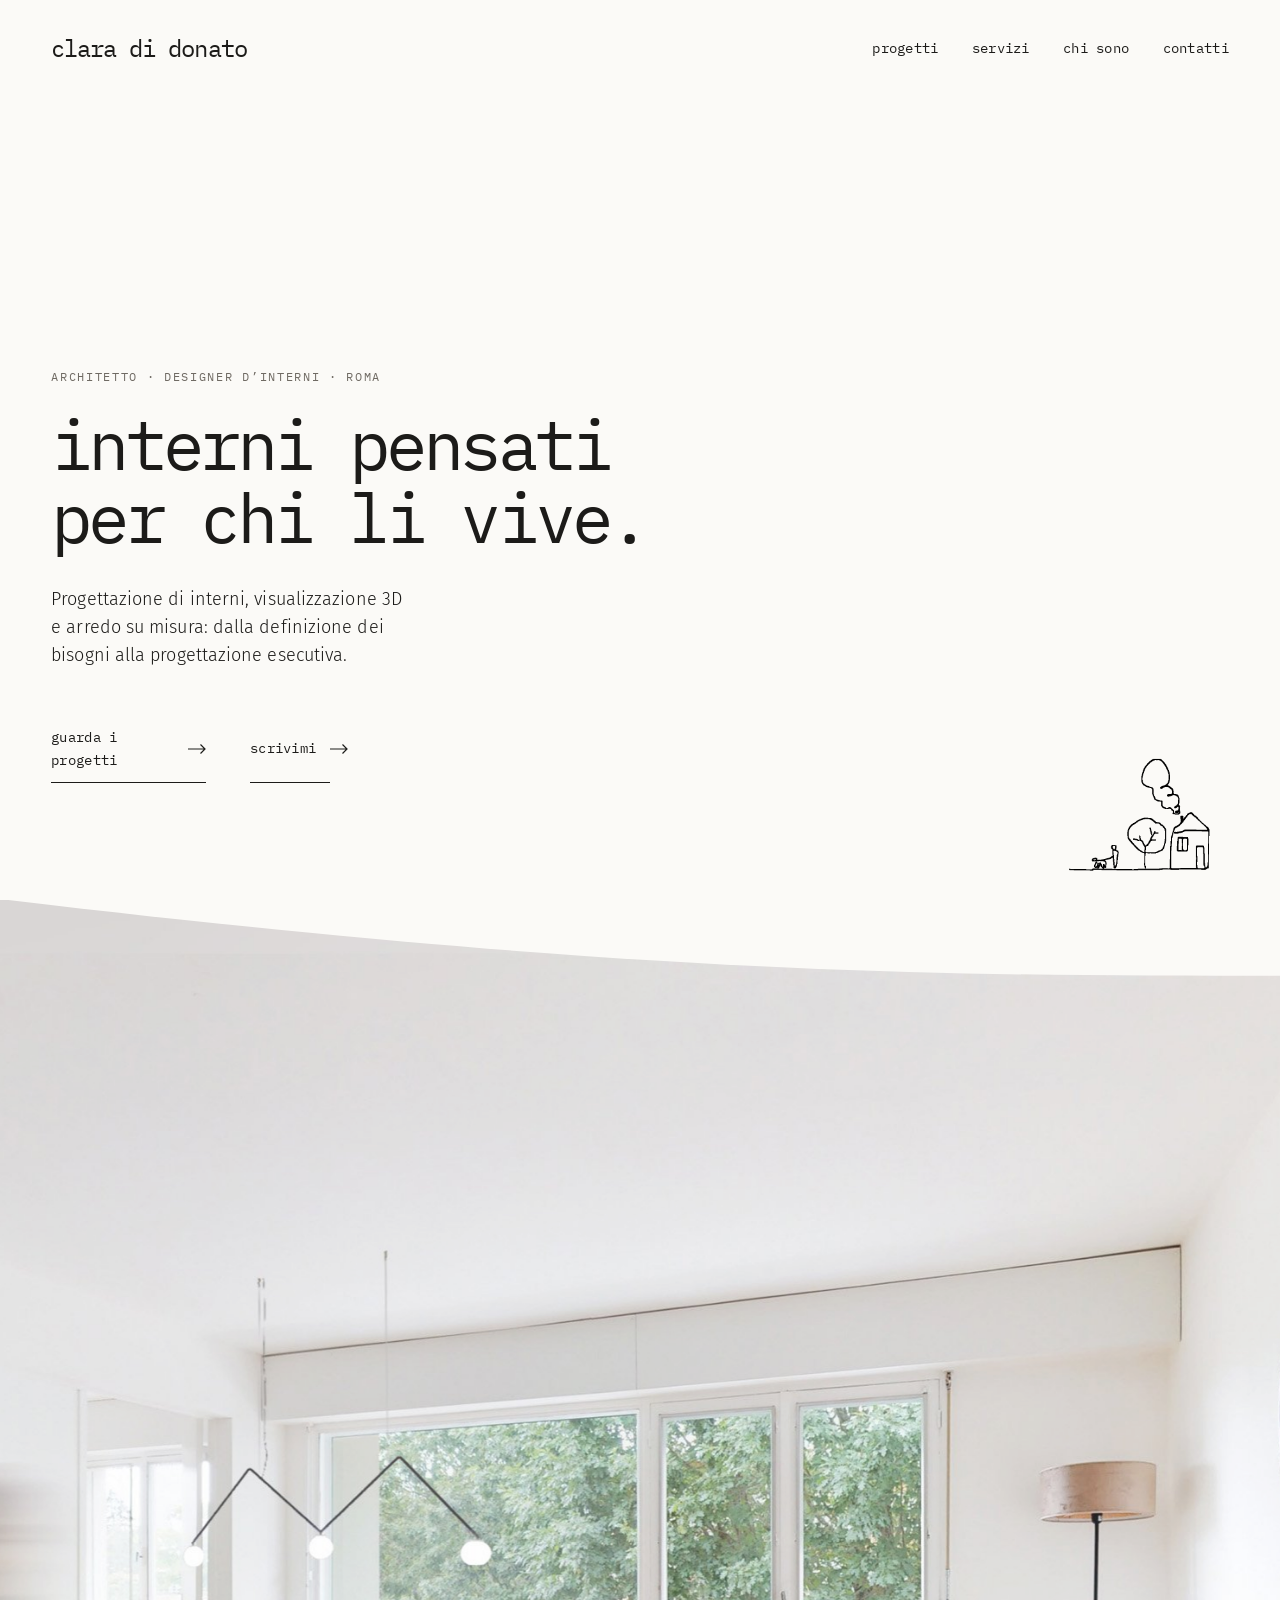
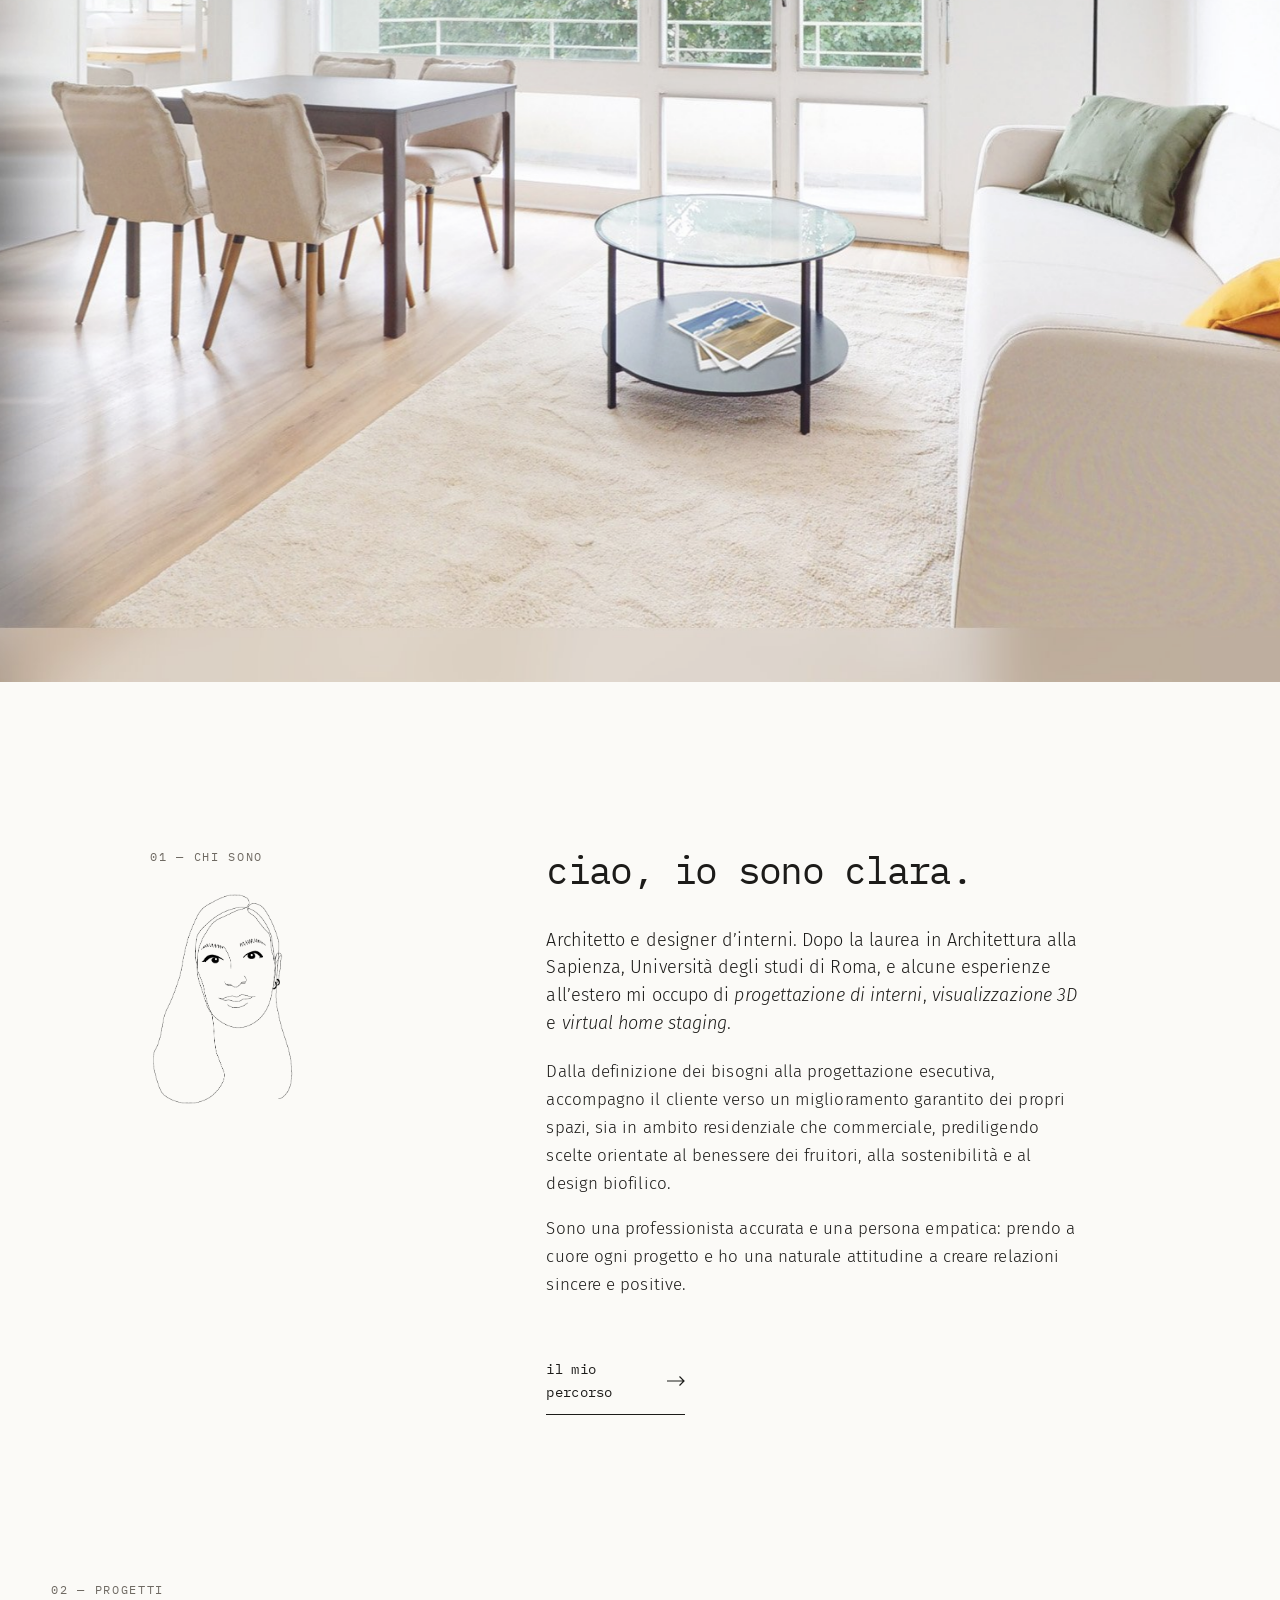
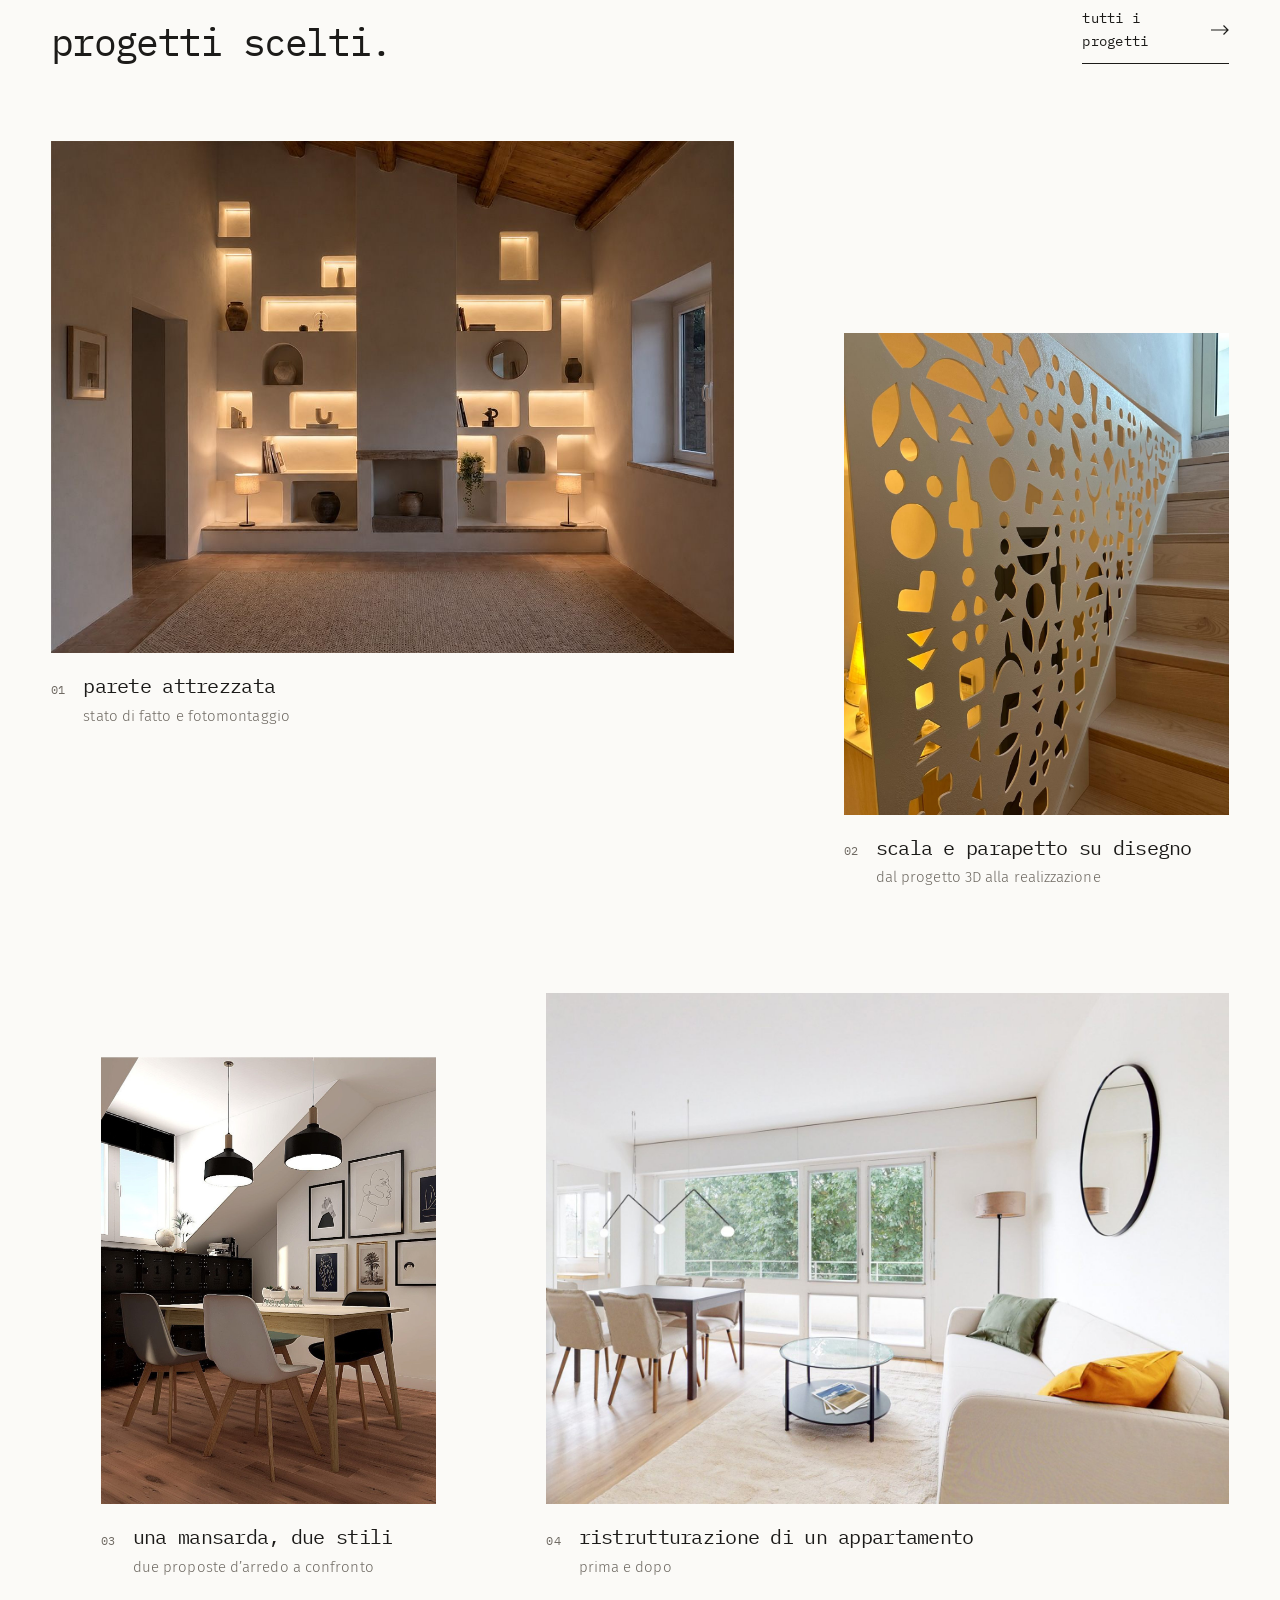
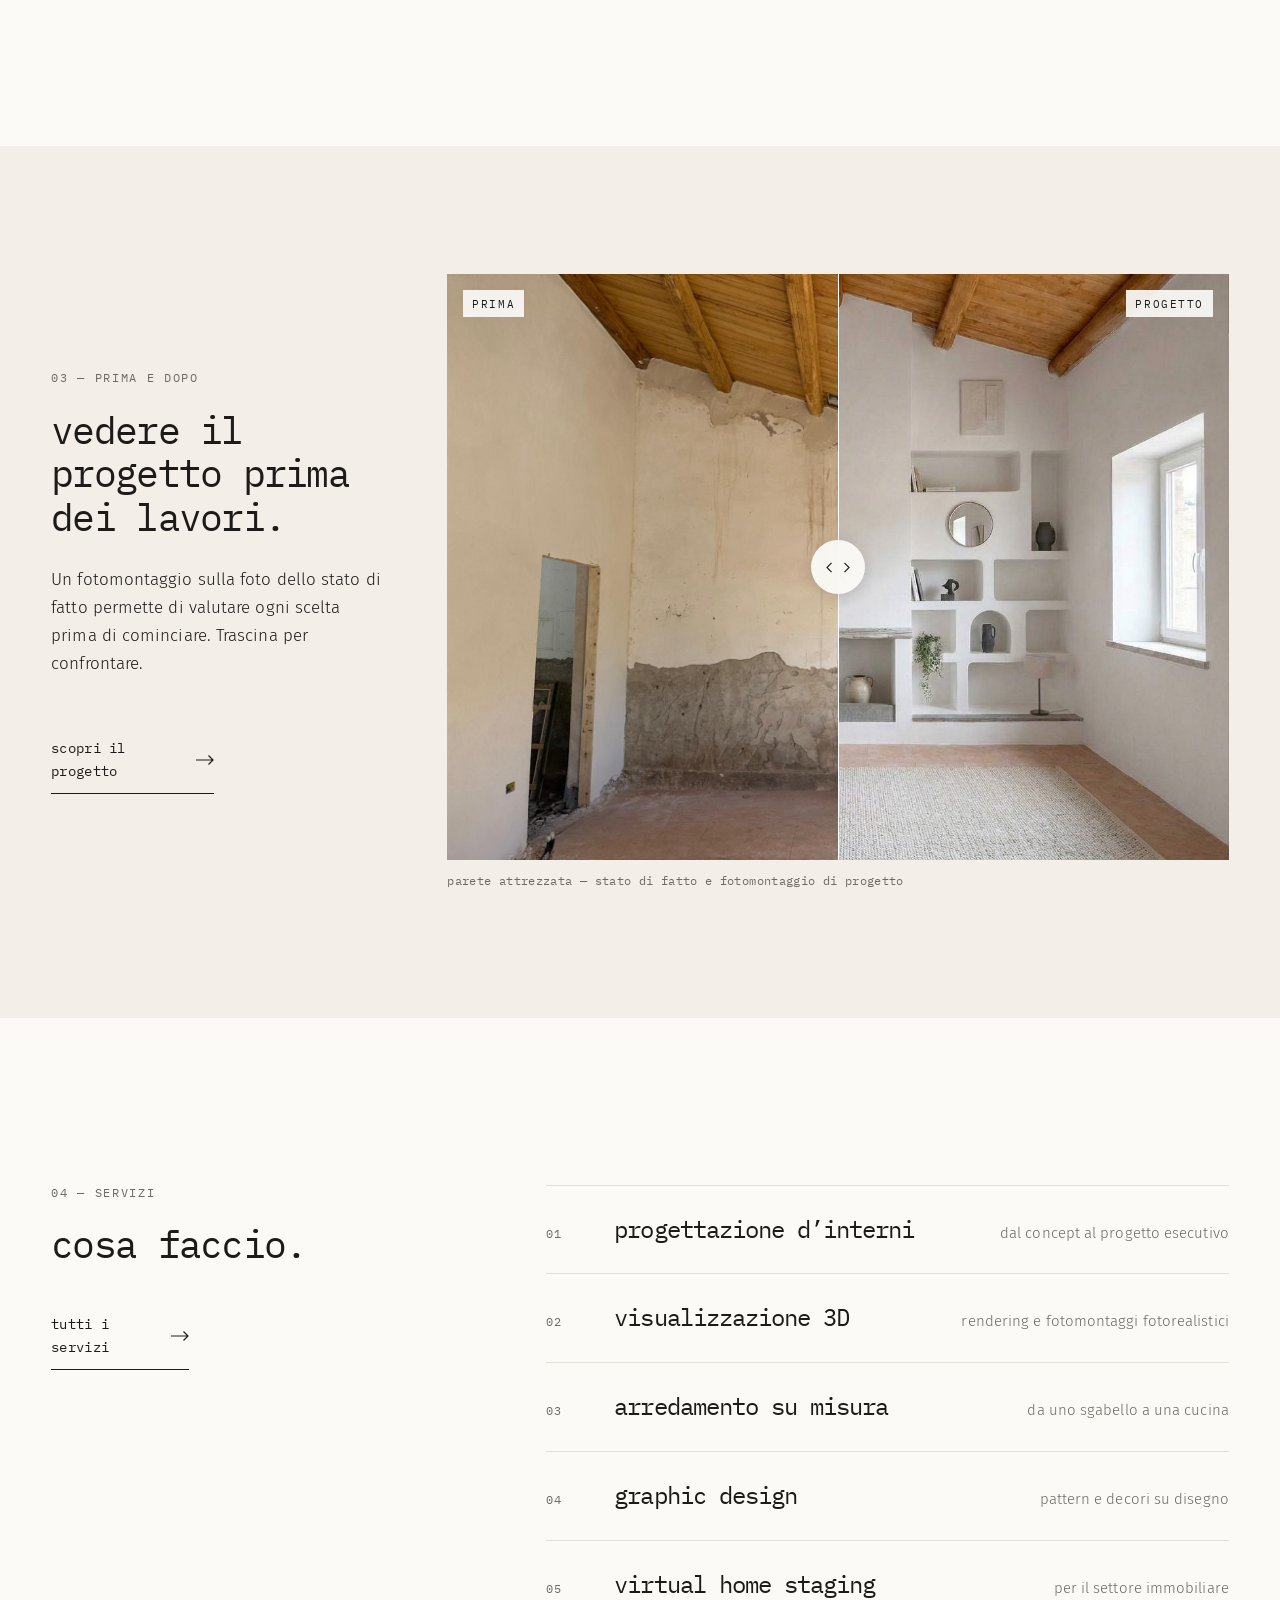
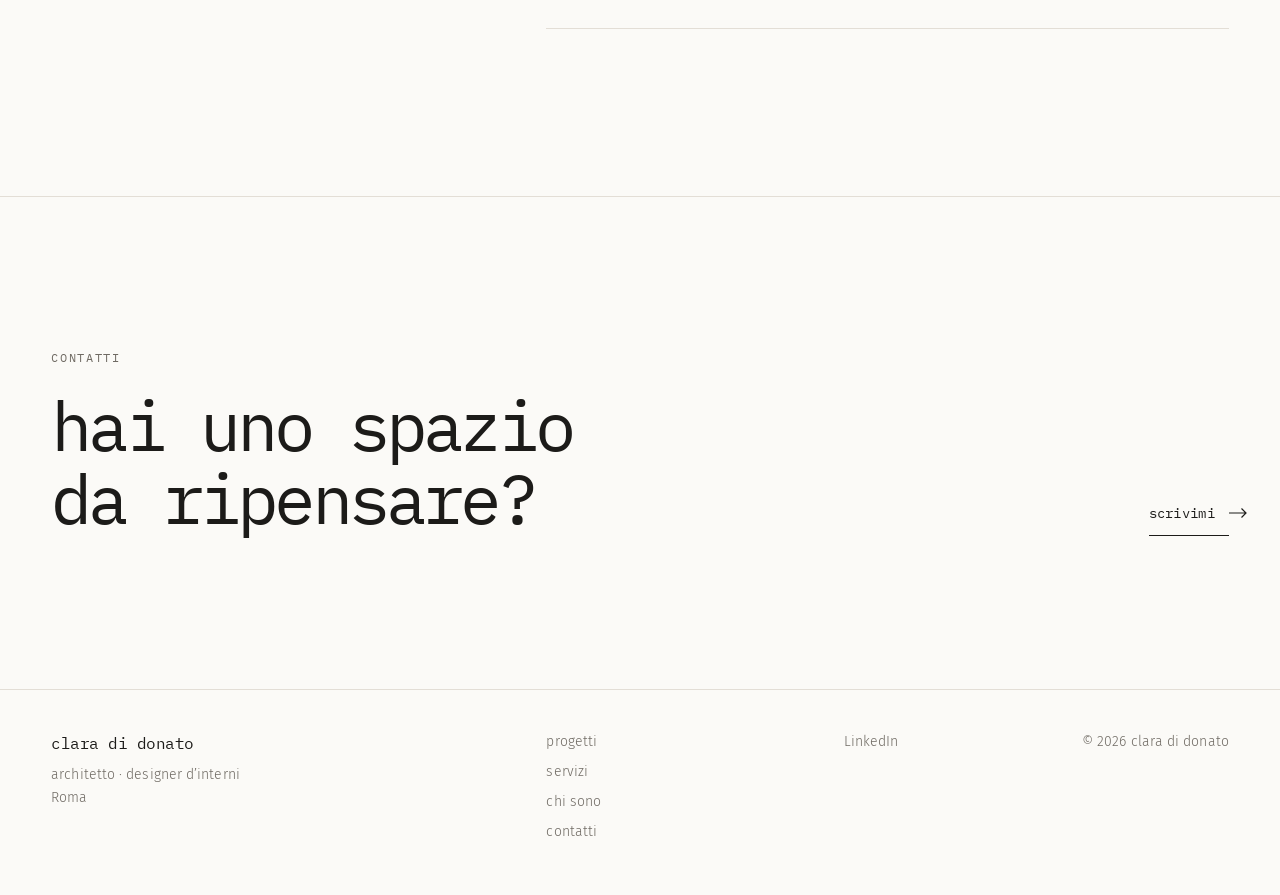
==== commit b6085932: "Progetti: attic in two styles with sliders, top-down views, three new renders Co-Authored-By: Claude" ====
--- a/index.html
+++ b/index.html
@@ -92,7 +92,7 @@
         </a>
         <a class="card card--3" href="progetti/#mansarda">
           <div class="card-media" style="--ratio: 3 / 4"><img src="assets/img/progetti/mansarda-pranzo.jpg" alt="Zona pranzo in mansarda con lampade a sospensione nere" width="1367" height="1776" loading="lazy"></div>
-          <div class="card-text"><span class="card-num">03</span><h3 class="card-title">restyling di una mansarda</h3><p class="card-meta">visualizzazione 3D</p></div>
+          <div class="card-text"><span class="card-num">03</span><h3 class="card-title">una mansarda, due stili</h3><p class="card-meta">due proposte d’arredo a confronto</p></div>
         </a>
         <a class="card card--4" href="progetti/#appartamento">
           <div class="card-media" style="--ratio: 4 / 3"><img src="assets/img/progetti/appartamento-soggiorno-dopo.jpg" alt="Soggiorno luminoso con divano chiaro, tavolino rotondo e specchio" width="1600" height="1200" loading="lazy"></div>
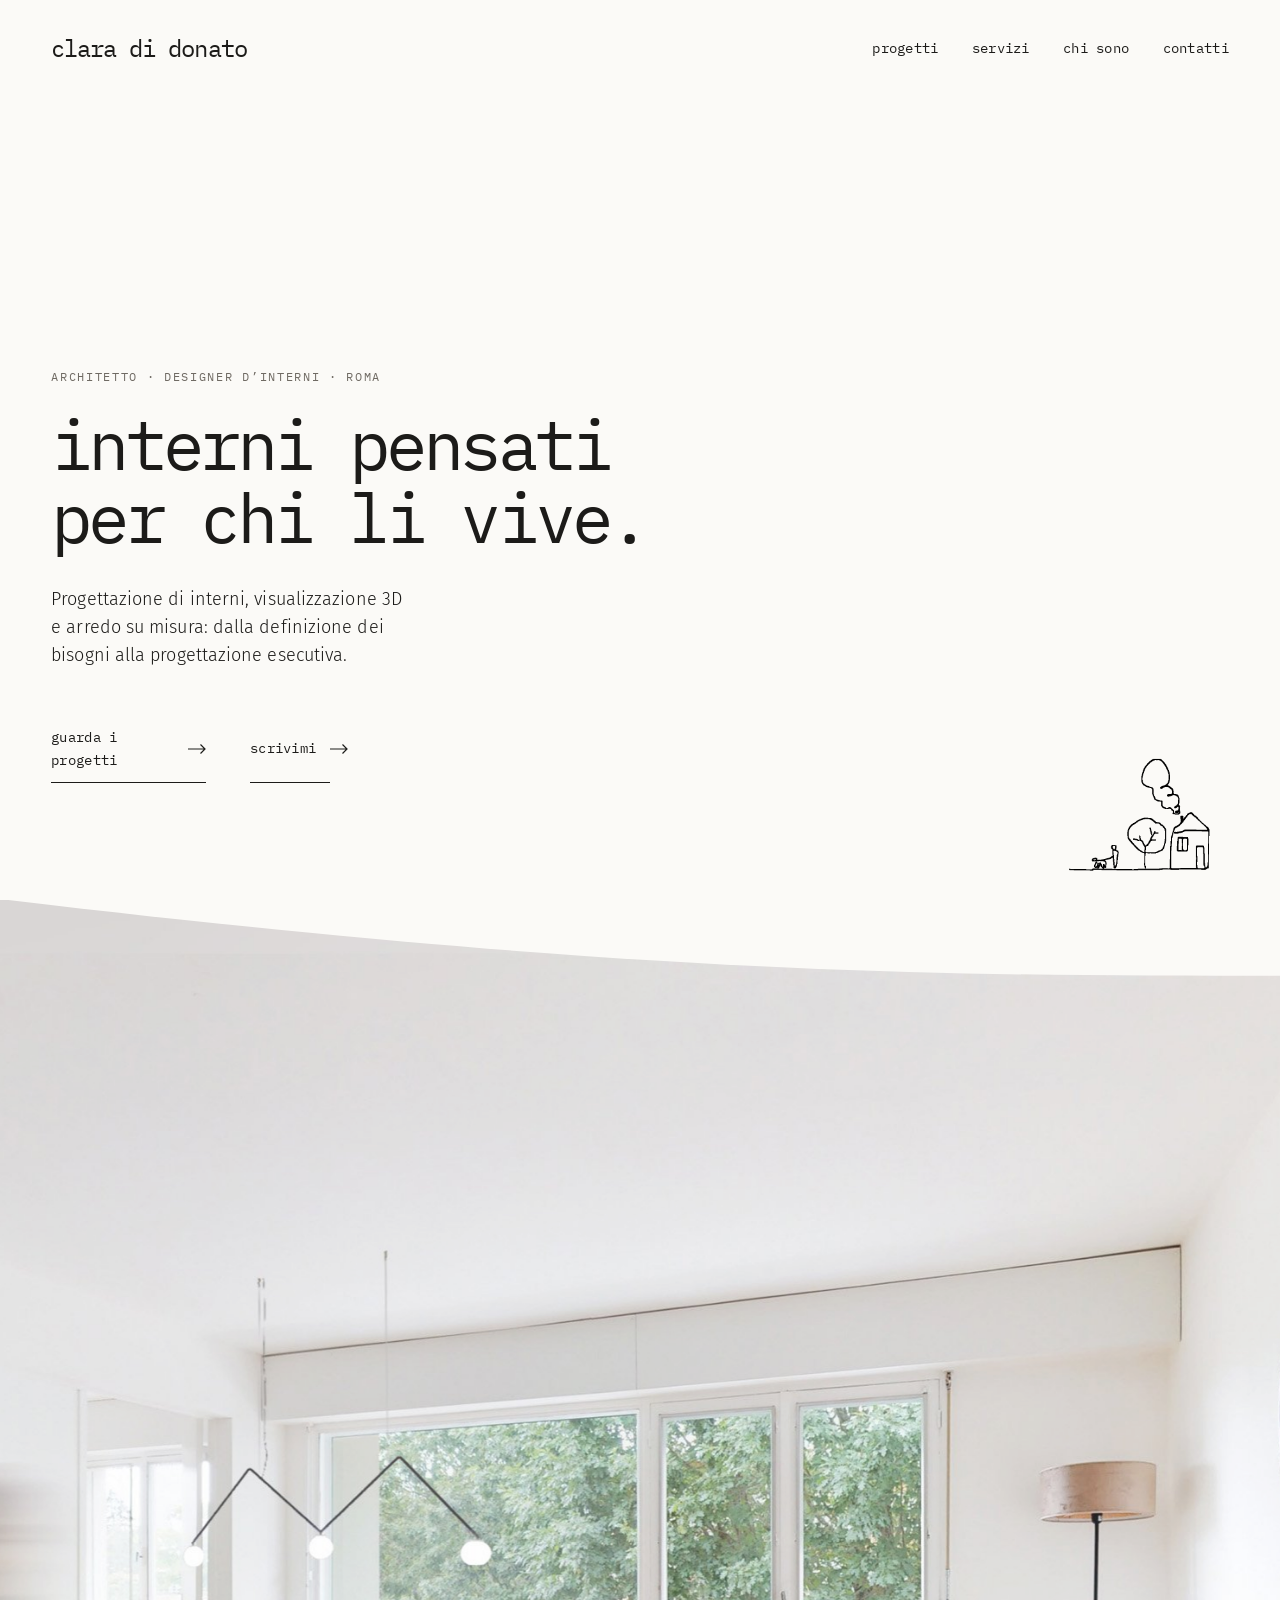
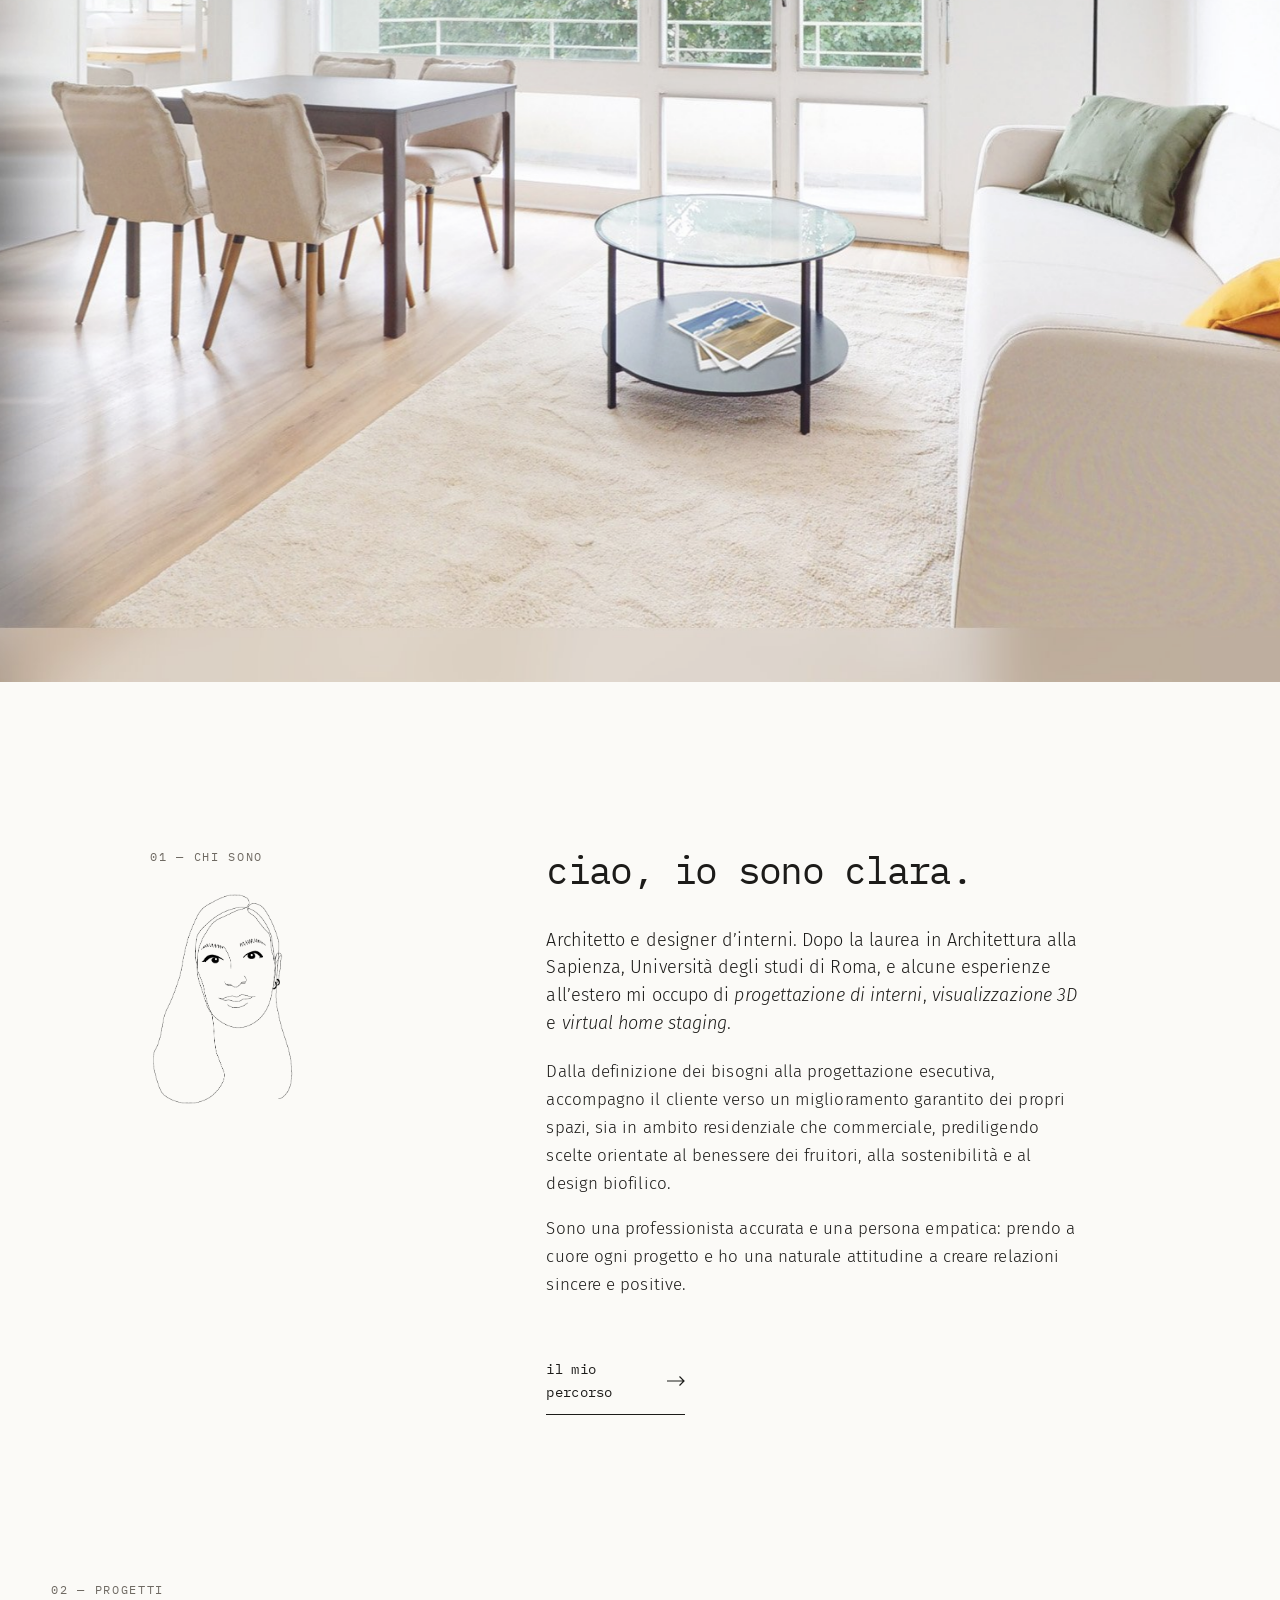
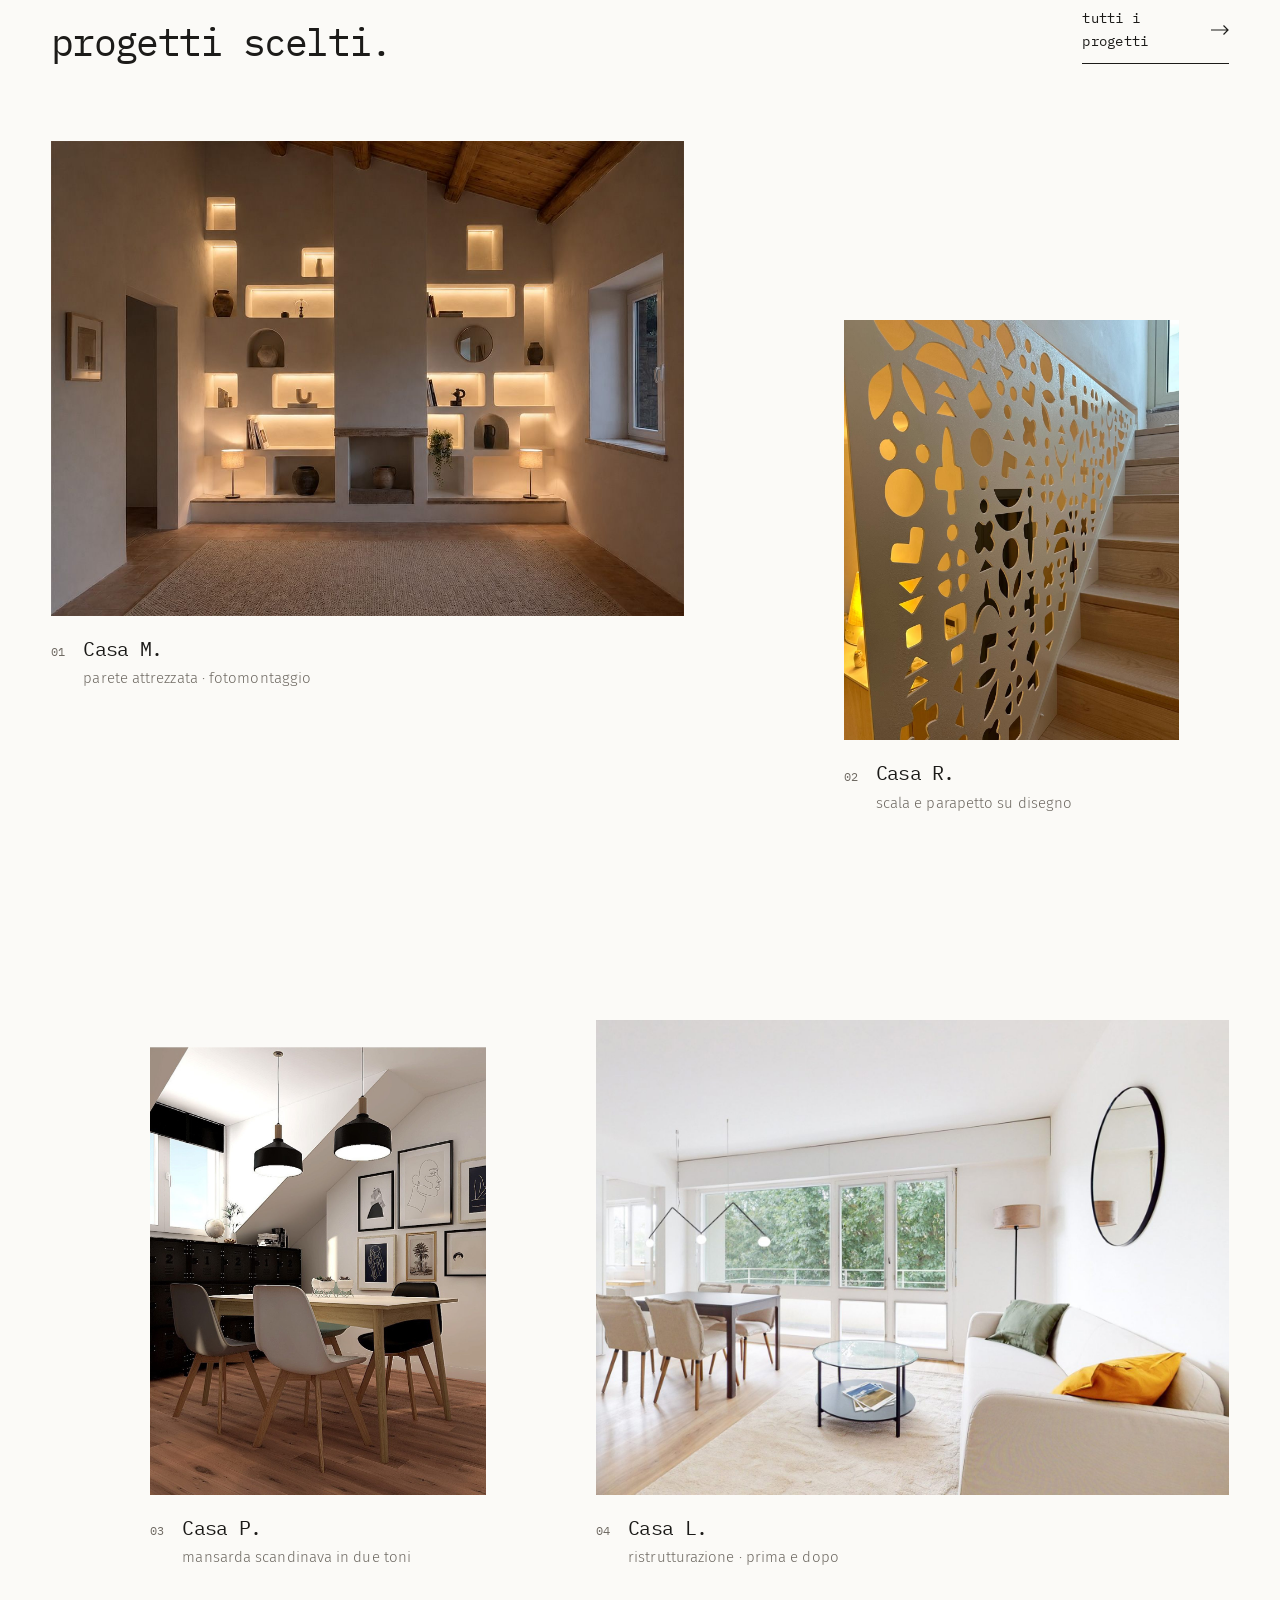
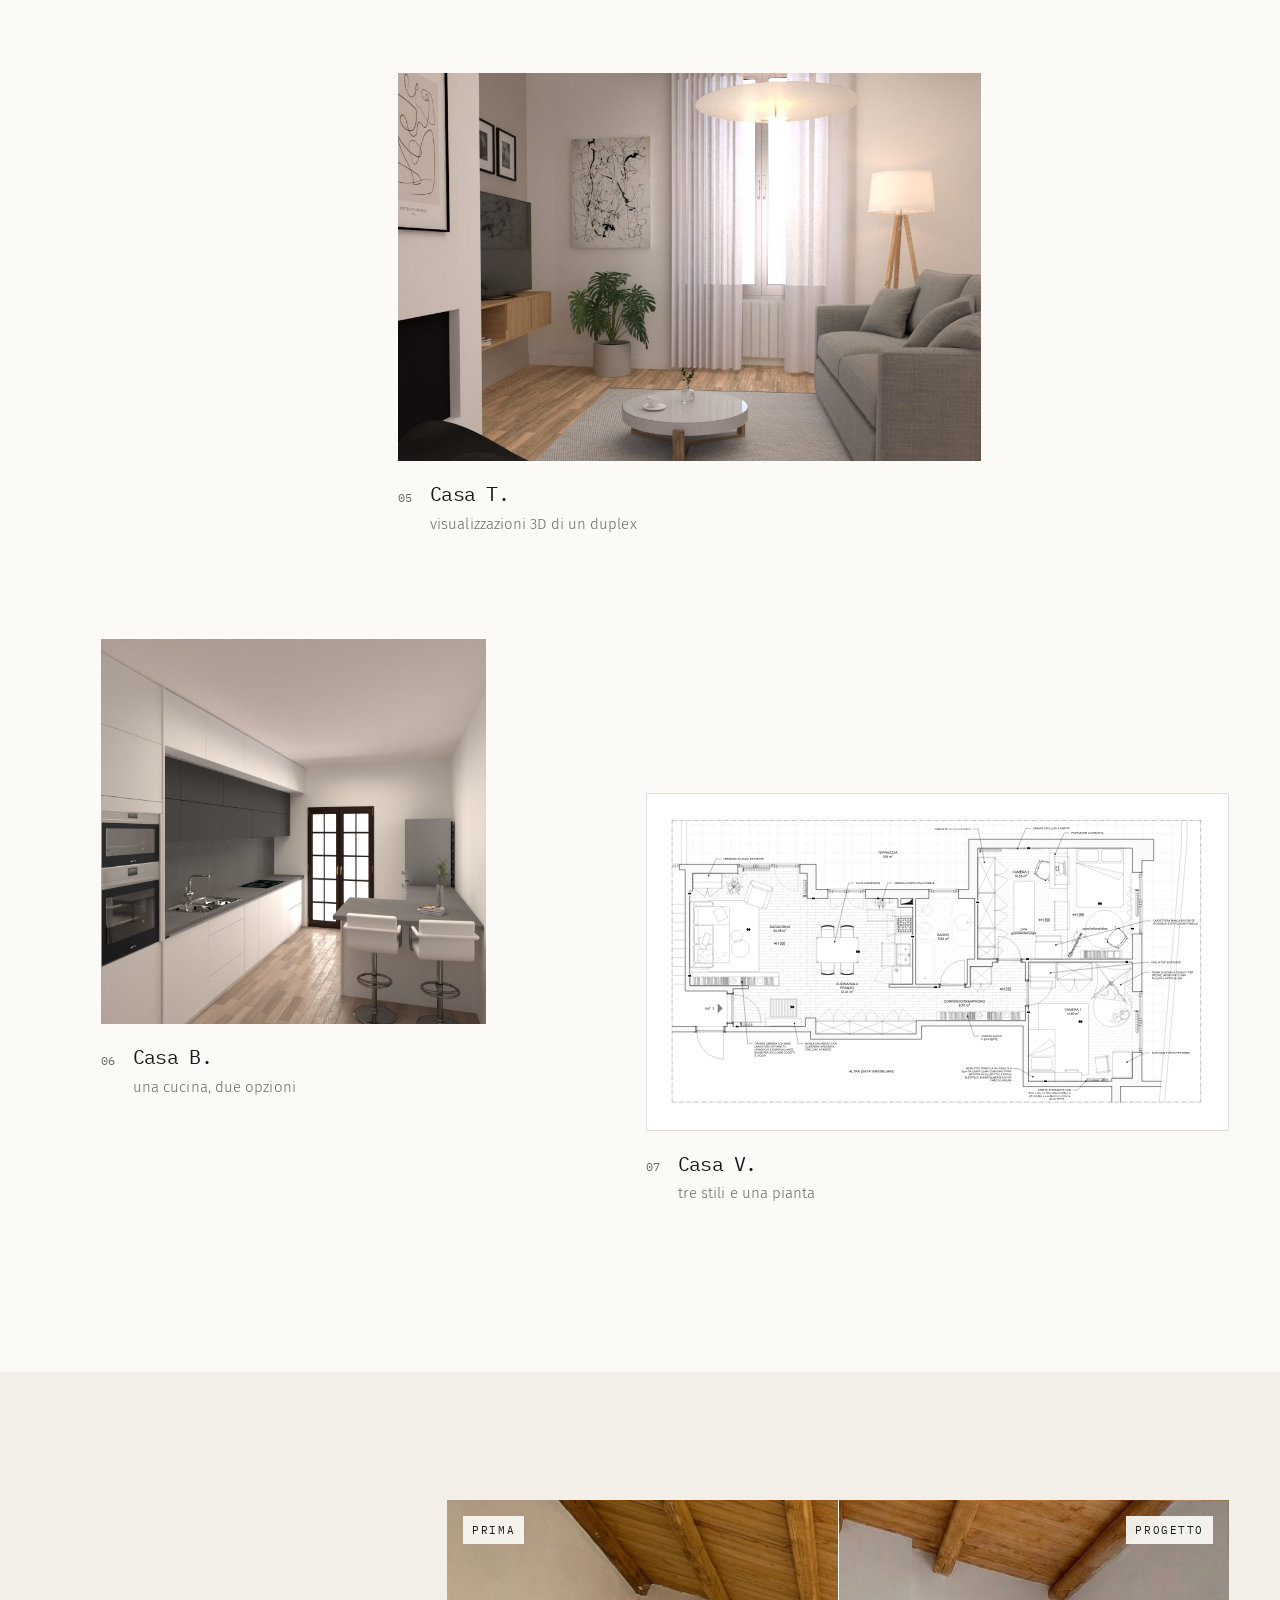
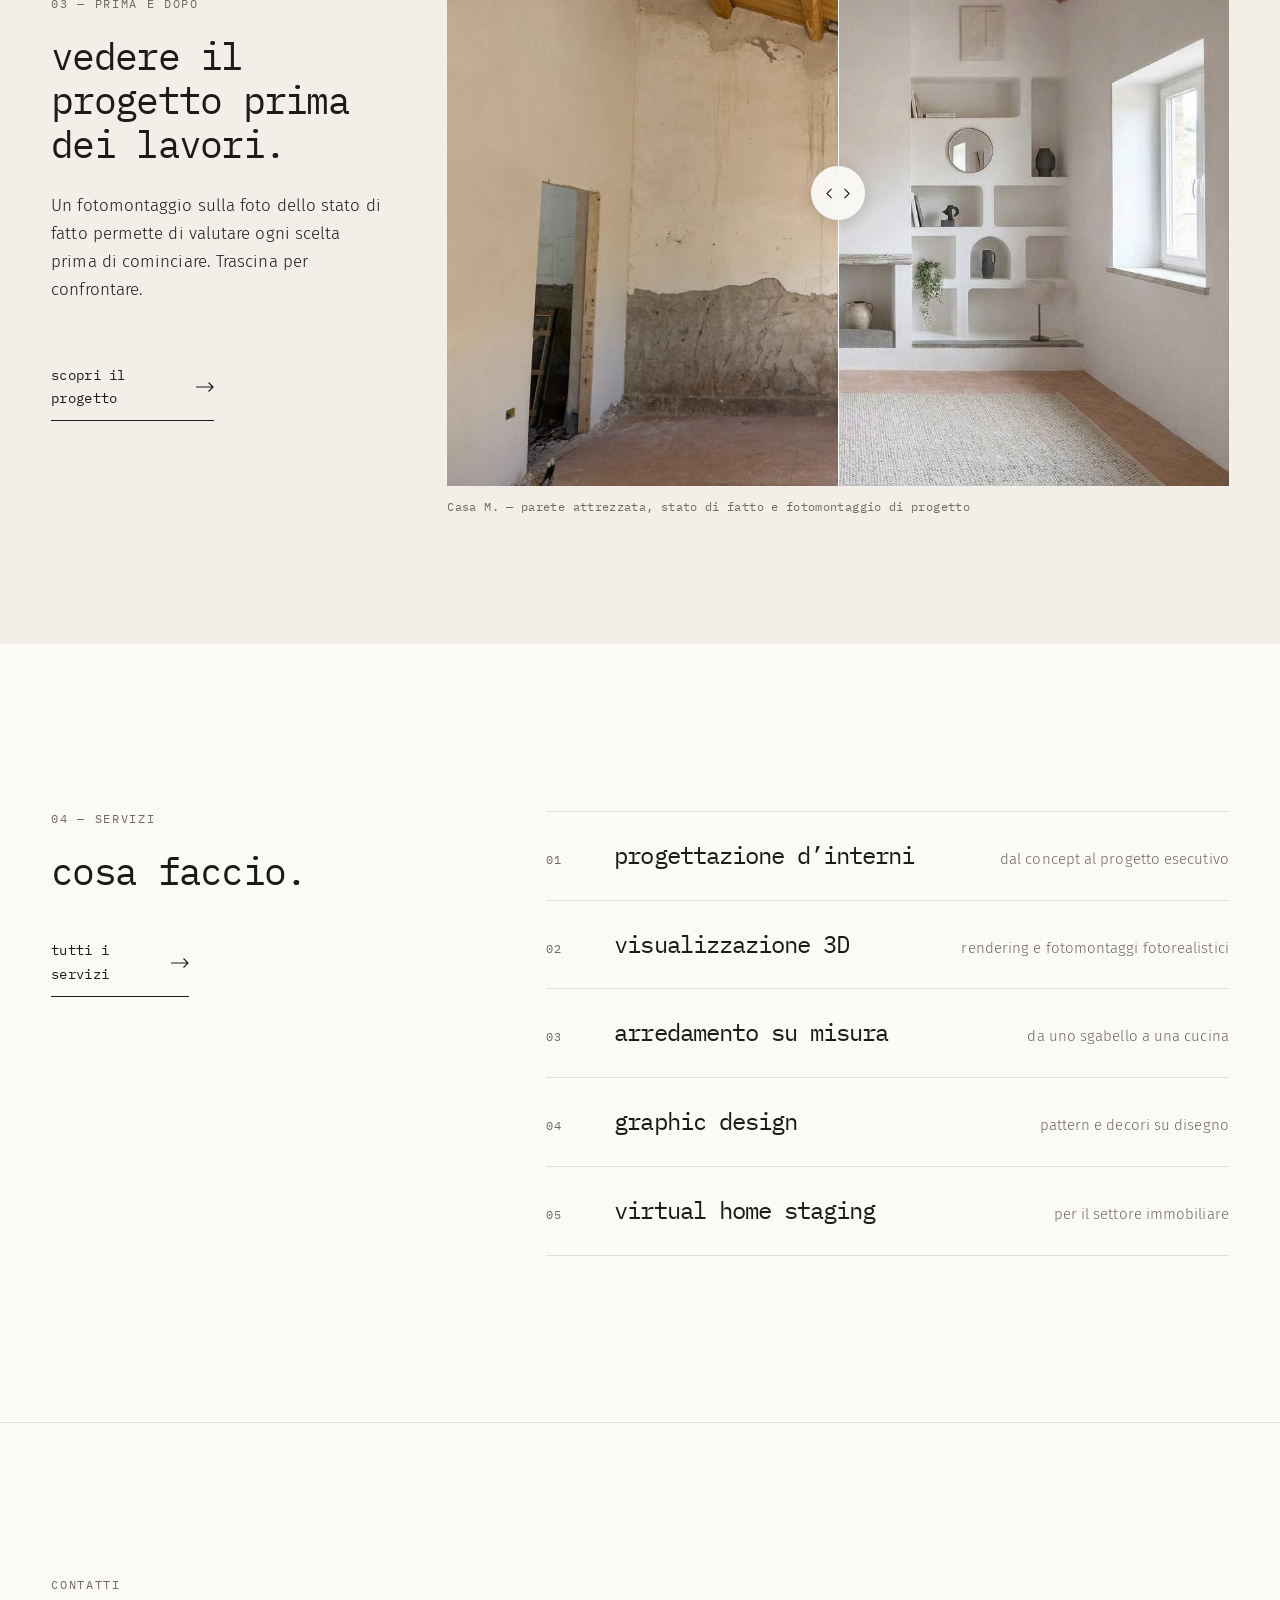
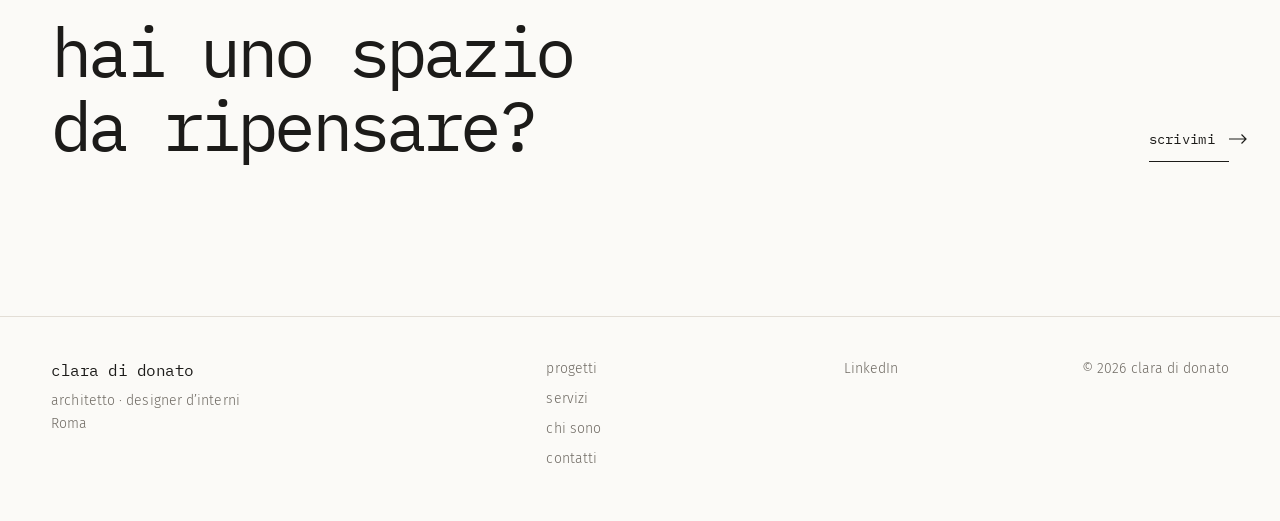
==== commit e216e1df: "Projects named Casa X., staggered home with all houses, attic living room slider, client brief next " ====
--- a/index.html
+++ b/index.html
@@ -12,7 +12,7 @@
   <meta property="og:image" content="https://www.claradidonato.com/assets/img/ristrutturazione-interni.jpg">
   <link rel="icon" type="image/png" href="assets/img/casetta.png">
   <link rel="preload" href="assets/fonts/ibm-plex-mono-latin-400-normal.woff2" as="font" type="font/woff2" crossorigin>
-  <link rel="stylesheet" href="assets/css/style.css?v=2">
+  <link rel="stylesheet" href="assets/css/style.css?v=4">
 </head>
 <body>
   <a class="skip-link" href="#main">Vai al contenuto</a>
@@ -81,22 +81,35 @@
         </div>
         <a class="btn" href="progetti/">tutti i progetti</a>
       </div>
+      <!-- Staggered on purpose: each card has its own column span and offset in style.css (.card--1 … .card--7) -->
       <div class="grid cards">
         <a class="card card--1" href="progetti/#parete">
           <div class="card-media" style="--ratio: 4 / 3"><img src="assets/img/progetti/parete-luci.jpg" alt="Parete con nicchie e mensole illuminate sotto un soffitto in legno" width="1195" height="896" loading="lazy"></div>
-          <div class="card-text"><span class="card-num">01</span><h3 class="card-title">parete attrezzata</h3><p class="card-meta">stato di fatto e fotomontaggio</p></div>
+          <div class="card-text"><span class="card-num">01</span><h3 class="card-title">Casa M.</h3><p class="card-meta">parete attrezzata · fotomontaggio</p></div>
         </a>
         <a class="card card--2" href="progetti/#scala">
           <div class="card-media" style="--ratio: 4 / 5"><img src="assets/img/progetti/scala-dettaglio.jpg" alt="Parapetto in pannello traforato lungo una scala" width="1200" height="1600" loading="lazy"></div>
-          <div class="card-text"><span class="card-num">02</span><h3 class="card-title">scala e parapetto su disegno</h3><p class="card-meta">dal progetto 3D alla realizzazione</p></div>
+          <div class="card-text"><span class="card-num">02</span><h3 class="card-title">Casa R.</h3><p class="card-meta">scala e parapetto su disegno</p></div>
         </a>
         <a class="card card--3" href="progetti/#mansarda">
           <div class="card-media" style="--ratio: 3 / 4"><img src="assets/img/progetti/mansarda-pranzo.jpg" alt="Zona pranzo in mansarda con lampade a sospensione nere" width="1367" height="1776" loading="lazy"></div>
-          <div class="card-text"><span class="card-num">03</span><h3 class="card-title">una mansarda, due stili</h3><p class="card-meta">due proposte d’arredo a confronto</p></div>
+          <div class="card-text"><span class="card-num">03</span><h3 class="card-title">Casa P.</h3><p class="card-meta">mansarda scandinava in due toni</p></div>
         </a>
         <a class="card card--4" href="progetti/#appartamento">
           <div class="card-media" style="--ratio: 4 / 3"><img src="assets/img/progetti/appartamento-soggiorno-dopo.jpg" alt="Soggiorno luminoso con divano chiaro, tavolino rotondo e specchio" width="1600" height="1200" loading="lazy"></div>
-          <div class="card-text"><span class="card-num">04</span><h3 class="card-title">ristrutturazione di un appartamento</h3><p class="card-meta">prima e dopo</p></div>
+          <div class="card-text"><span class="card-num">04</span><h3 class="card-title">Casa L.</h3><p class="card-meta">ristrutturazione · prima e dopo</p></div>
+        </a>
+        <a class="card card--5" href="progetti/#duplex">
+          <div class="card-media" style="--ratio: 3 / 2"><img src="assets/img/progetti/duplex-soggiorno.jpg" alt="Rendering del soggiorno di un duplex con camino e divano grigio" width="1200" height="675" loading="lazy"></div>
+          <div class="card-text"><span class="card-num">05</span><h3 class="card-title">Casa T.</h3><p class="card-meta">visualizzazioni 3D di un duplex</p></div>
+        </a>
+        <a class="card card--6" href="progetti/#cucina">
+          <div class="card-media" style="--ratio: 1 / 1"><img src="assets/img/progetti/cucina-opzione-1.jpg" alt="Rendering di una cucina bianca e grigia con penisola" width="1200" height="1200" loading="lazy"></div>
+          <div class="card-text"><span class="card-num">06</span><h3 class="card-title">Casa B.</h3><p class="card-meta">una cucina, due opzioni</p></div>
+        </a>
+        <a class="card card--7" href="progetti/#stili">
+          <div class="card-media card-media--sheet" style="--ratio: 1021 / 550"><img src="assets/img/progetti/pianta-progetto.svg" alt="Pianta di progetto di un appartamento con gli arredi" width="1021" height="550" loading="lazy"></div>
+          <div class="card-text"><span class="card-num">07</span><h3 class="card-title">Casa V.</h3><p class="card-meta">tre stili e una pianta</p></div>
         </a>
       </div>
     </section>
@@ -119,7 +132,7 @@
             <span class="compare-tag compare-tag--after" aria-hidden="true">progetto</span>
             <input type="range" min="0" max="100" value="50" aria-label="Confronta stato di fatto e progetto">
           </div>
-          <figcaption>parete attrezzata — stato di fatto e fotomontaggio di progetto</figcaption>
+          <figcaption>Casa M. — parete attrezzata, stato di fatto e fotomontaggio di progetto</figcaption>
         </figure>
       </div>
     </section>
@@ -169,6 +182,6 @@
     </div>
   </footer>
 
-  <script src="assets/js/main.js?v=2"></script>
+  <script src="assets/js/main.js?v=4"></script>
 </body>
 </html>
--- a/assets/css/style.css
+++ b/assets/css/style.css
@@ -318,10 +318,17 @@
 .card-num { grid-row: 1 / 3; padding-top: .55em; font-family: var(--mono); font-size: 12px; color: var(--muted); }
 .card-title { font-family: var(--mono); font-size: clamp(19px, 1.6vw, 24px); line-height: 1.3; letter-spacing: -0.035em; }
 .card-meta { margin: 4px 0 0; font-size: 15px; color: var(--muted); }
-.card--1 { grid-column: 1 / 15; }
-.card--2 { grid-column: 17 / 25; margin-top: 15vw; }
-.card--3 { grid-column: 2 / 9; align-self: end; }
-.card--4 { grid-column: 11 / 25; }
+/* Staggered like a photo book: different widths, offsets and empty columns around each card */
+.card--1 { grid-column: 1 / 14; }
+.card--2 { grid-column: 17 / 24; margin-top: 14vw; }
+.card--3 { grid-column: 3 / 10; align-self: end; }
+.card--4 { grid-column: 12 / 25; margin-top: 8vw; }
+.card--5 { grid-column: 8 / 20; }
+.card--6 { grid-column: 2 / 10; }
+.card--7 { grid-column: 13 / 25; margin-top: 12vw; }
+/* A drawing instead of a photo: shown whole, on a white sheet */
+.card-media--sheet { padding: clamp(12px, 2vw, 28px); background: #fff; box-shadow: inset 0 0 0 1px var(--line); }
+.card-media--sheet img { object-fit: contain; }
 
 /* Before/after highlight (home) */
 .feature { padding: clamp(90px, 10vw, 160px) 0; background: var(--soft); }
@@ -357,6 +364,7 @@
 .project-index a { display: flex; gap: 18px; padding: 9px 0; border-bottom: 1px solid var(--line); text-decoration: none; transition: padding .4s var(--ease); }
 .project-index a:hover { padding-left: 10px; }
 .project-index span { color: var(--muted); }
+.project-index i { font-style: normal; color: var(--muted); }
 
 .project { padding: clamp(80px, 9vw, 140px) 0; }
 .project + .project::before { content: ""; position: absolute; top: 0; left: var(--margin); right: var(--margin); height: 1px; background: var(--line); }
@@ -400,6 +408,18 @@
 .style .mood b { font-family: var(--mono); font-weight: 400; font-size: 11px; letter-spacing: 0.14em; text-transform: uppercase; margin-right: 8px; }
 .plan { margin: clamp(56px, 6vw, 96px) var(--margin) 0; }
 .plan .sheet { padding: clamp(14px, 3vw, 48px); background: #fff; box-shadow: 0 0 0 1px var(--line); }
+.plan .sheet img { width: 100%; }
+
+/* What the clients asked for, next to the plan */
+.brief { margin-top: clamp(56px, 6vw, 96px); row-gap: 32px; }
+.brief-head { grid-column: 1 / 7; }
+.brief-head p:not(.label) { margin-top: 14px; color: var(--muted); }
+.brief-list { grid-column: 8 / 25; display: grid; grid-template-columns: repeat(2, minmax(0, 1fr)); gap: 0 clamp(28px, 3.4vw, 56px); margin: 0; padding: 0; list-style: none; }
+.brief-list li { display: grid; grid-template-columns: 40px 1fr; padding: 20px 0 22px; border-top: 1px solid var(--line); }
+.brief-list .num { grid-row: 1 / 3; padding-top: .3em; font-family: var(--mono); font-size: 12px; color: var(--muted); }
+.brief-list .ask { margin: 0; color: var(--ink); }
+.brief-list .answer { margin-top: 8px; color: var(--muted); }
+.brief-list .answer b { font-family: var(--mono); font-weight: 400; font-size: 11px; letter-spacing: 0.14em; text-transform: uppercase; margin-right: 8px; color: var(--ink); }
 
 /* Before/after photo carousel (virtual home staging) */
 .carousel { padding: 0 var(--margin); }
@@ -565,6 +585,7 @@
   .media .compare-wrap { grid-column: 1 / 25; }
   .media .side { grid-column: 9 / 25; }
   .row--narrow { padding: 0 var(--margin); }
+  .brief-head, .brief-list { grid-column: 1 / 25; }
   .services .list { grid-column: 1 / 13; }
   .services .image { grid-column: 14 / 25; }
   .steps, .skills-grid { grid-template-columns: repeat(2, minmax(0, 1fr)); }
@@ -602,7 +623,11 @@
 
   .hero .doodle { width: 92px; }
   .intro-side .portrait { max-height: 150px; margin: 0 0 40px; }
-  .card--2 { margin-top: 0; }
+  /* Phones: cards stay staggered (alternating widths and sides) instead of one full-width column */
+  .cards { row-gap: 72px; }
+  .cards > .card { width: 86%; margin-top: 0; }
+  .cards > .card:nth-child(2n) { width: 70%; justify-self: end; }
+  .cards > .card:nth-child(3n) { width: 62%; justify-self: center; }
   .st-list a { grid-template-columns: 40px 1fr; }
   .st-list .desc { grid-column: 2; text-align: left; margin-top: -8px; }
 
@@ -611,6 +636,7 @@
   .row { flex-direction: column; }
   .row > figure { flex: none !important; width: 100%; }
   .styles { grid-template-columns: 1fr; }
+  .brief-list { grid-template-columns: 1fr; }
   .carousel-track li { flex-basis: 84%; }
   .compare-tag { top: 10px; font-size: 10px; }
   .compare-tag--before { left: 10px; }
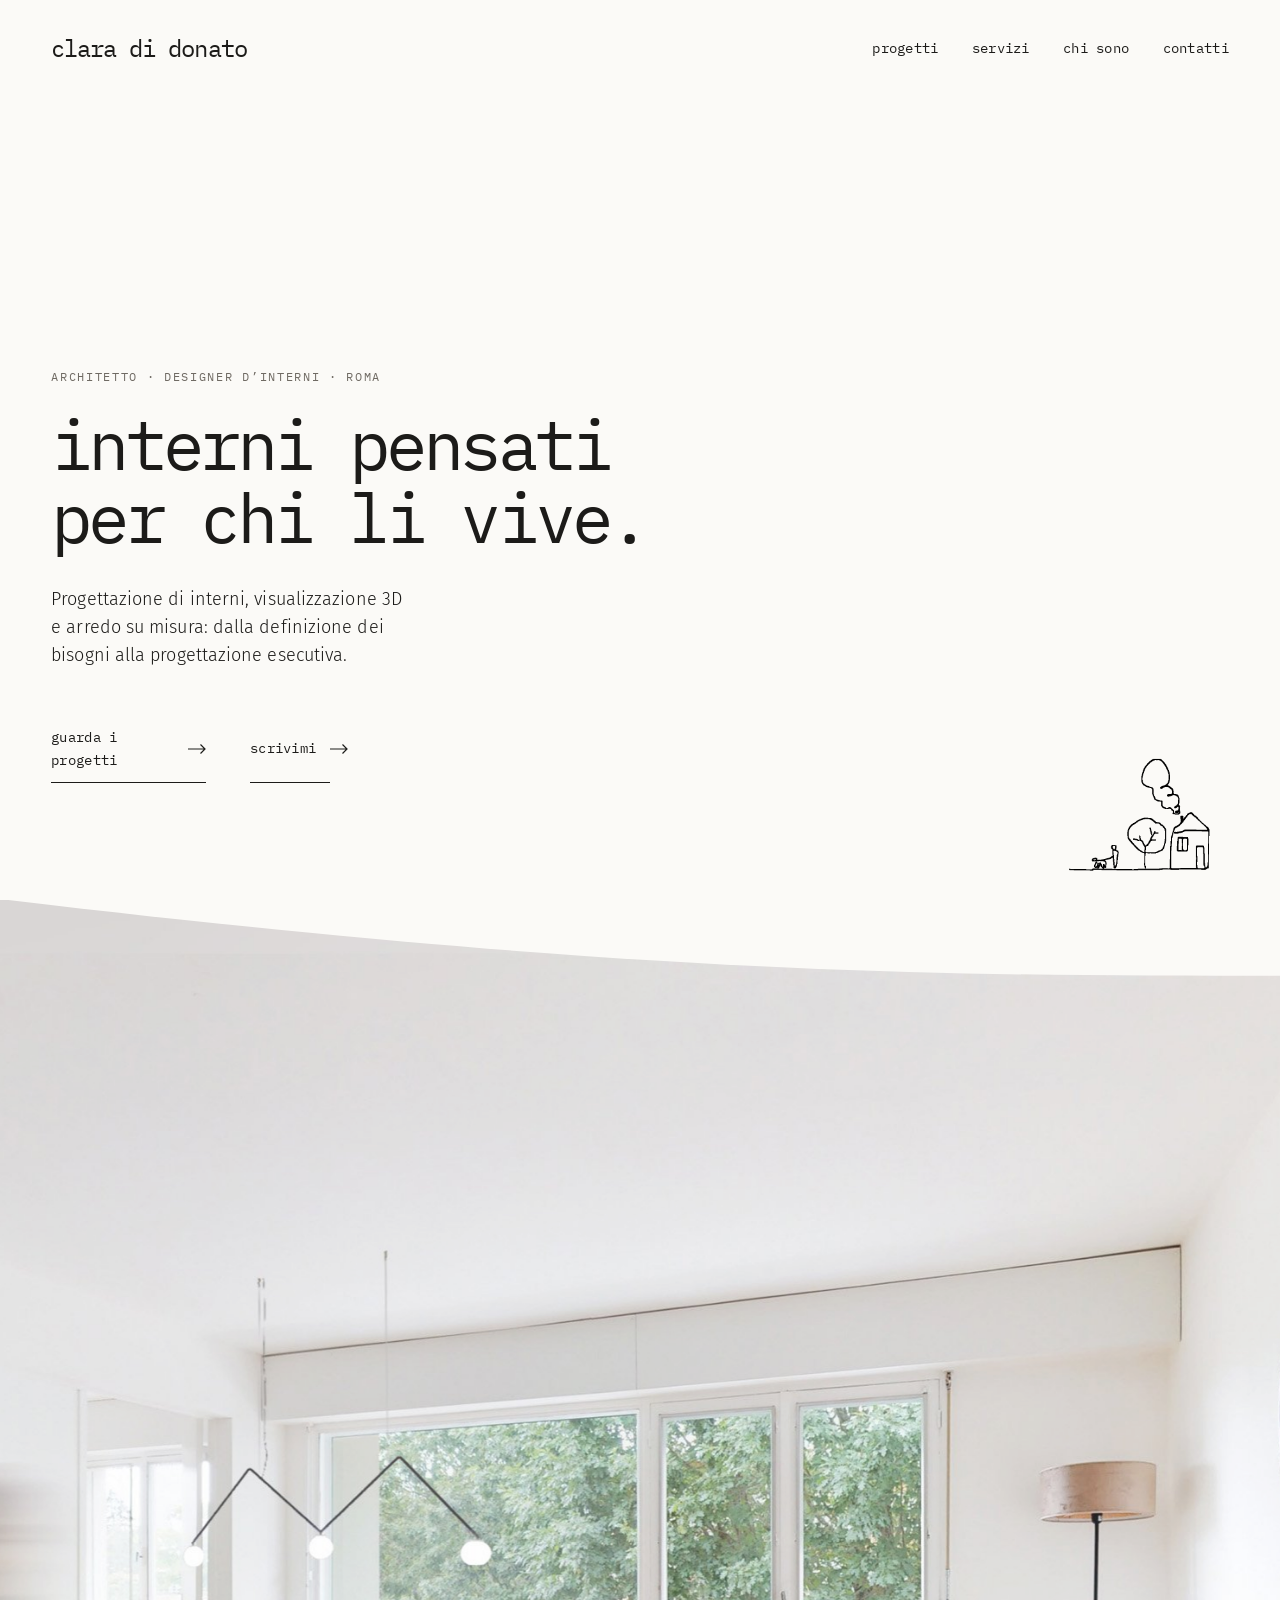
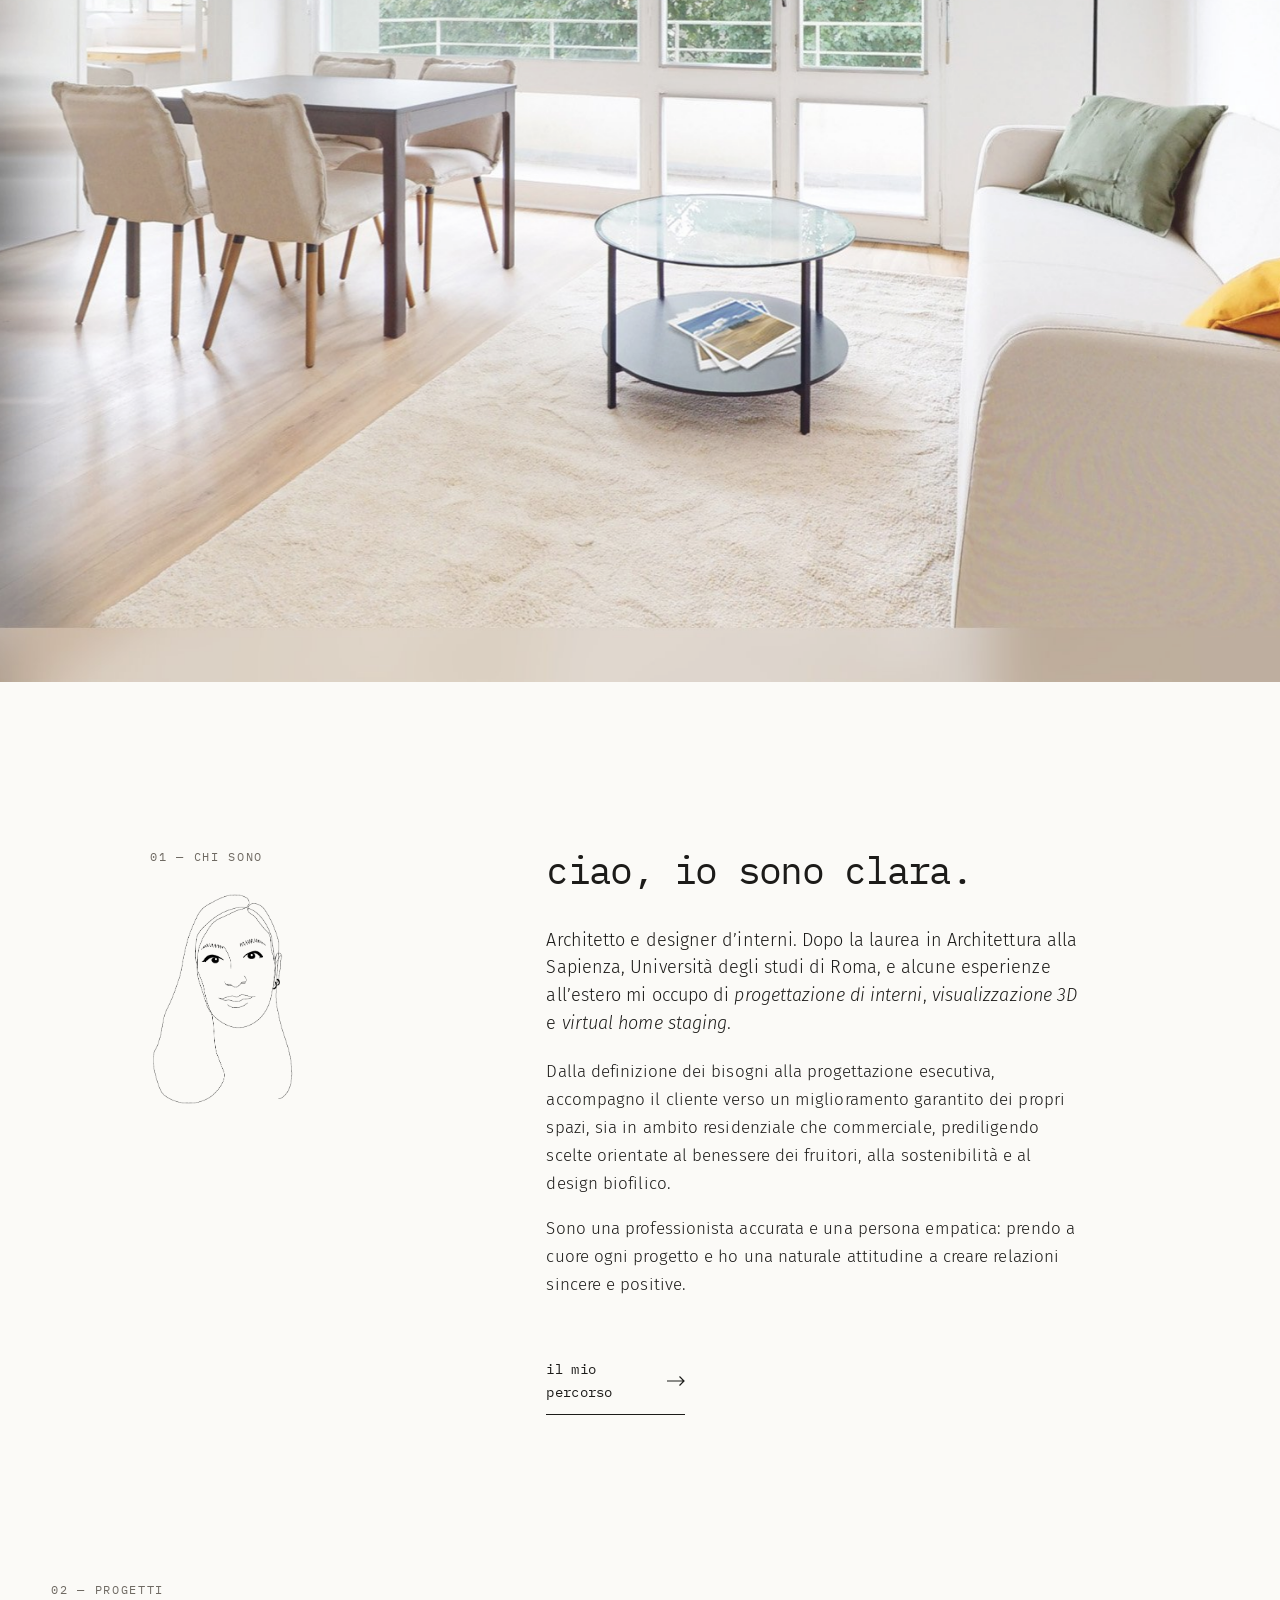
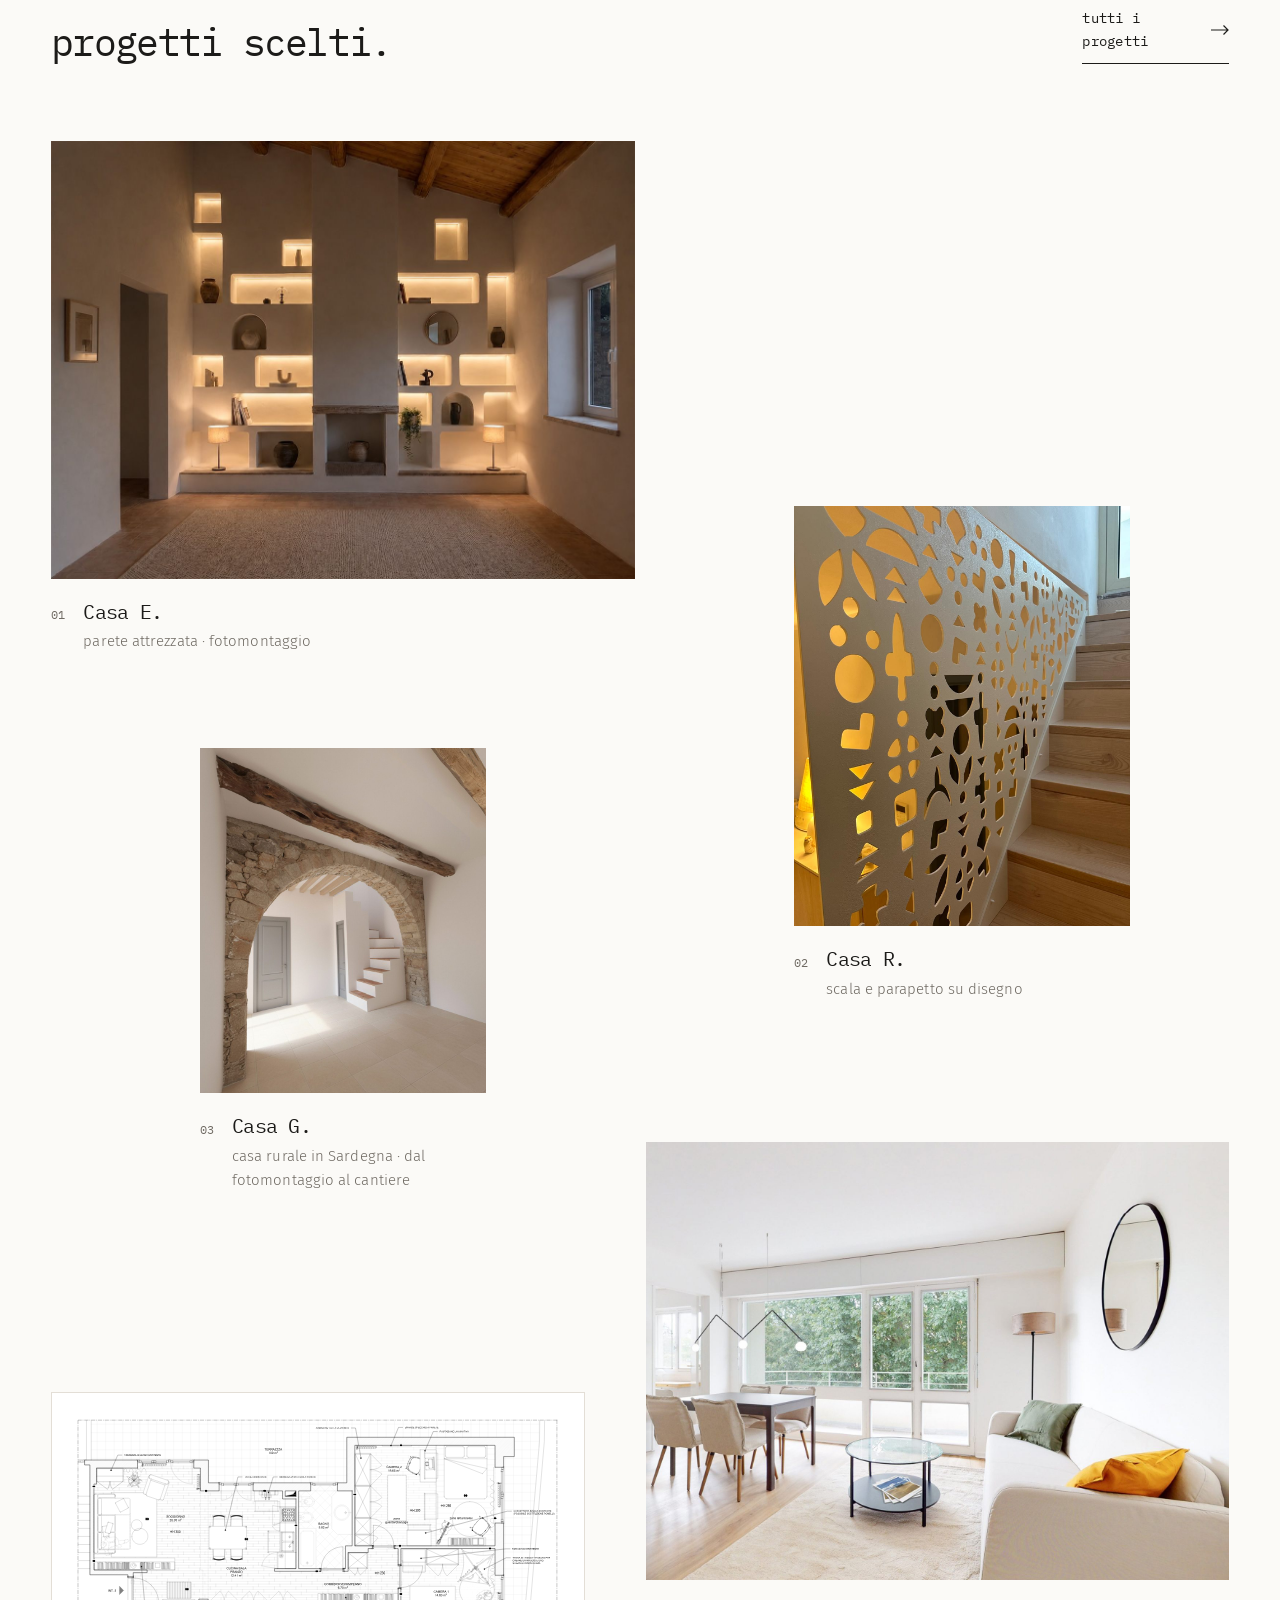
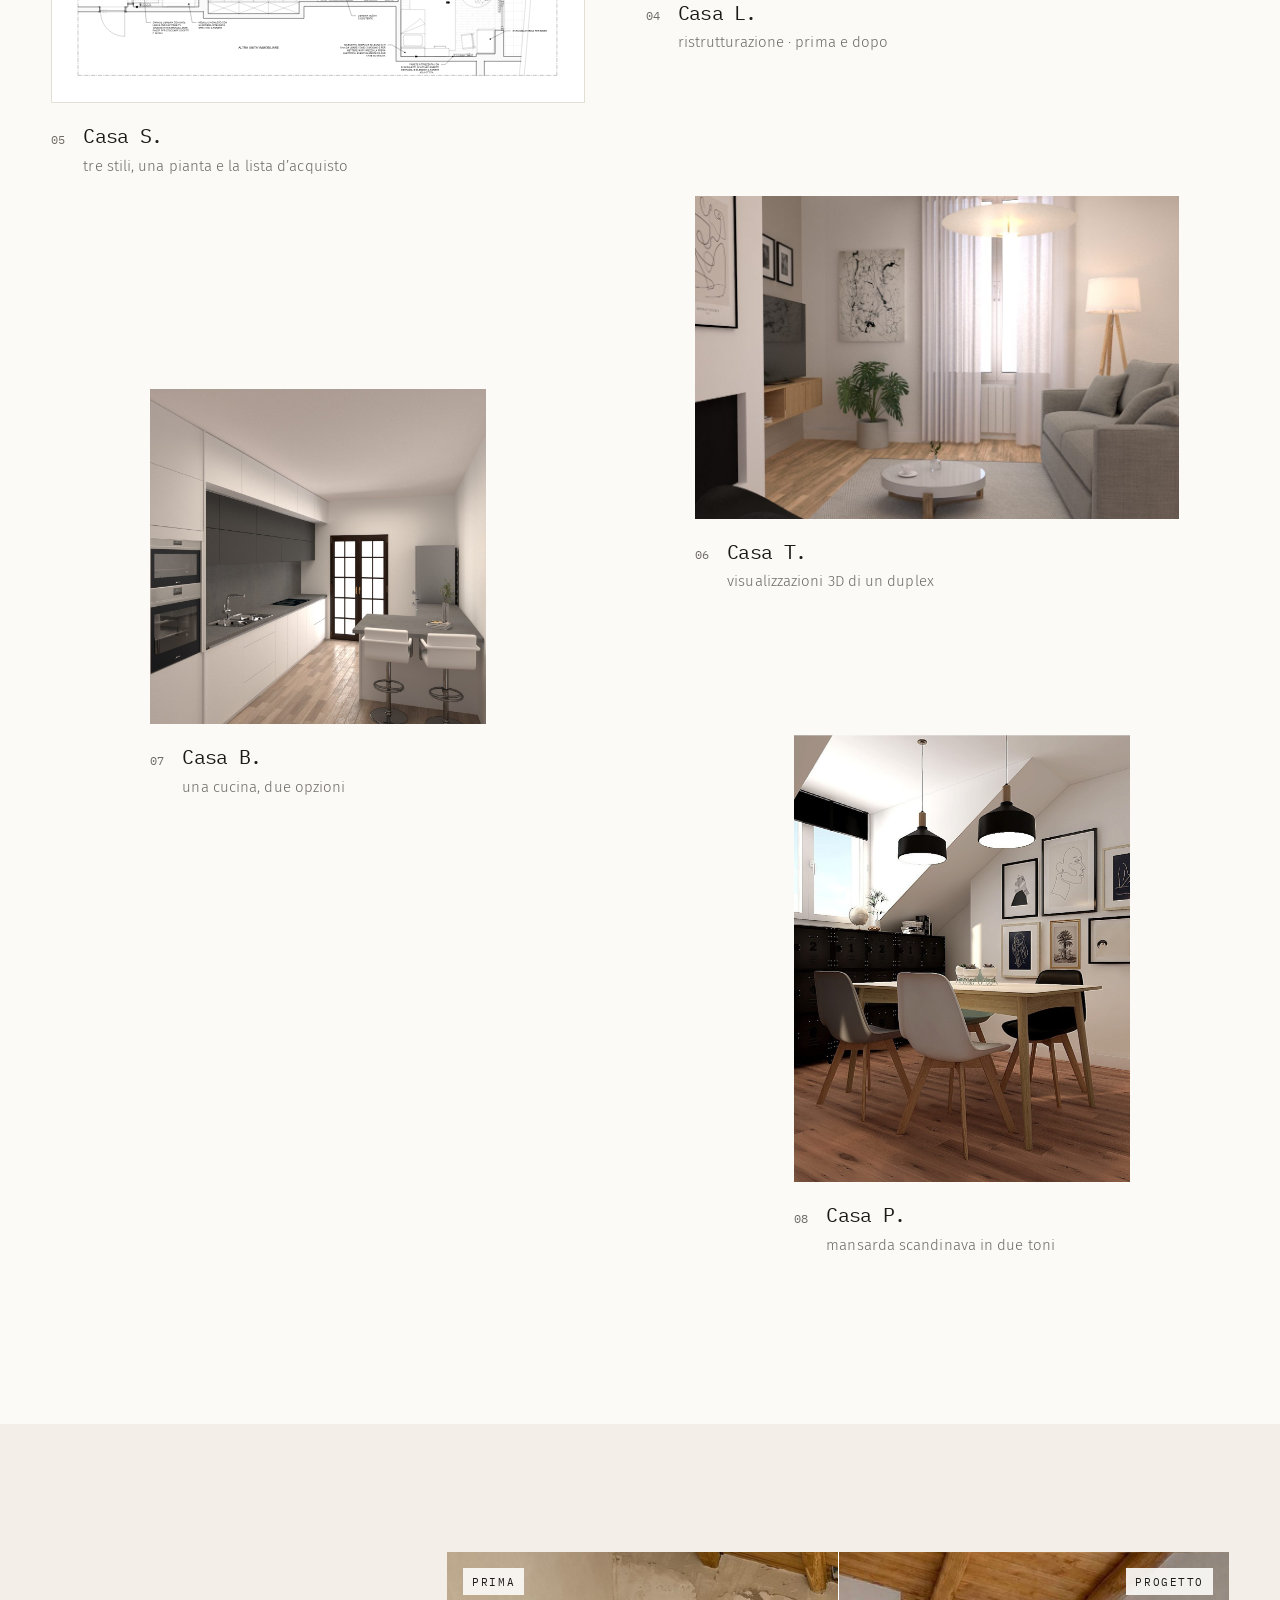
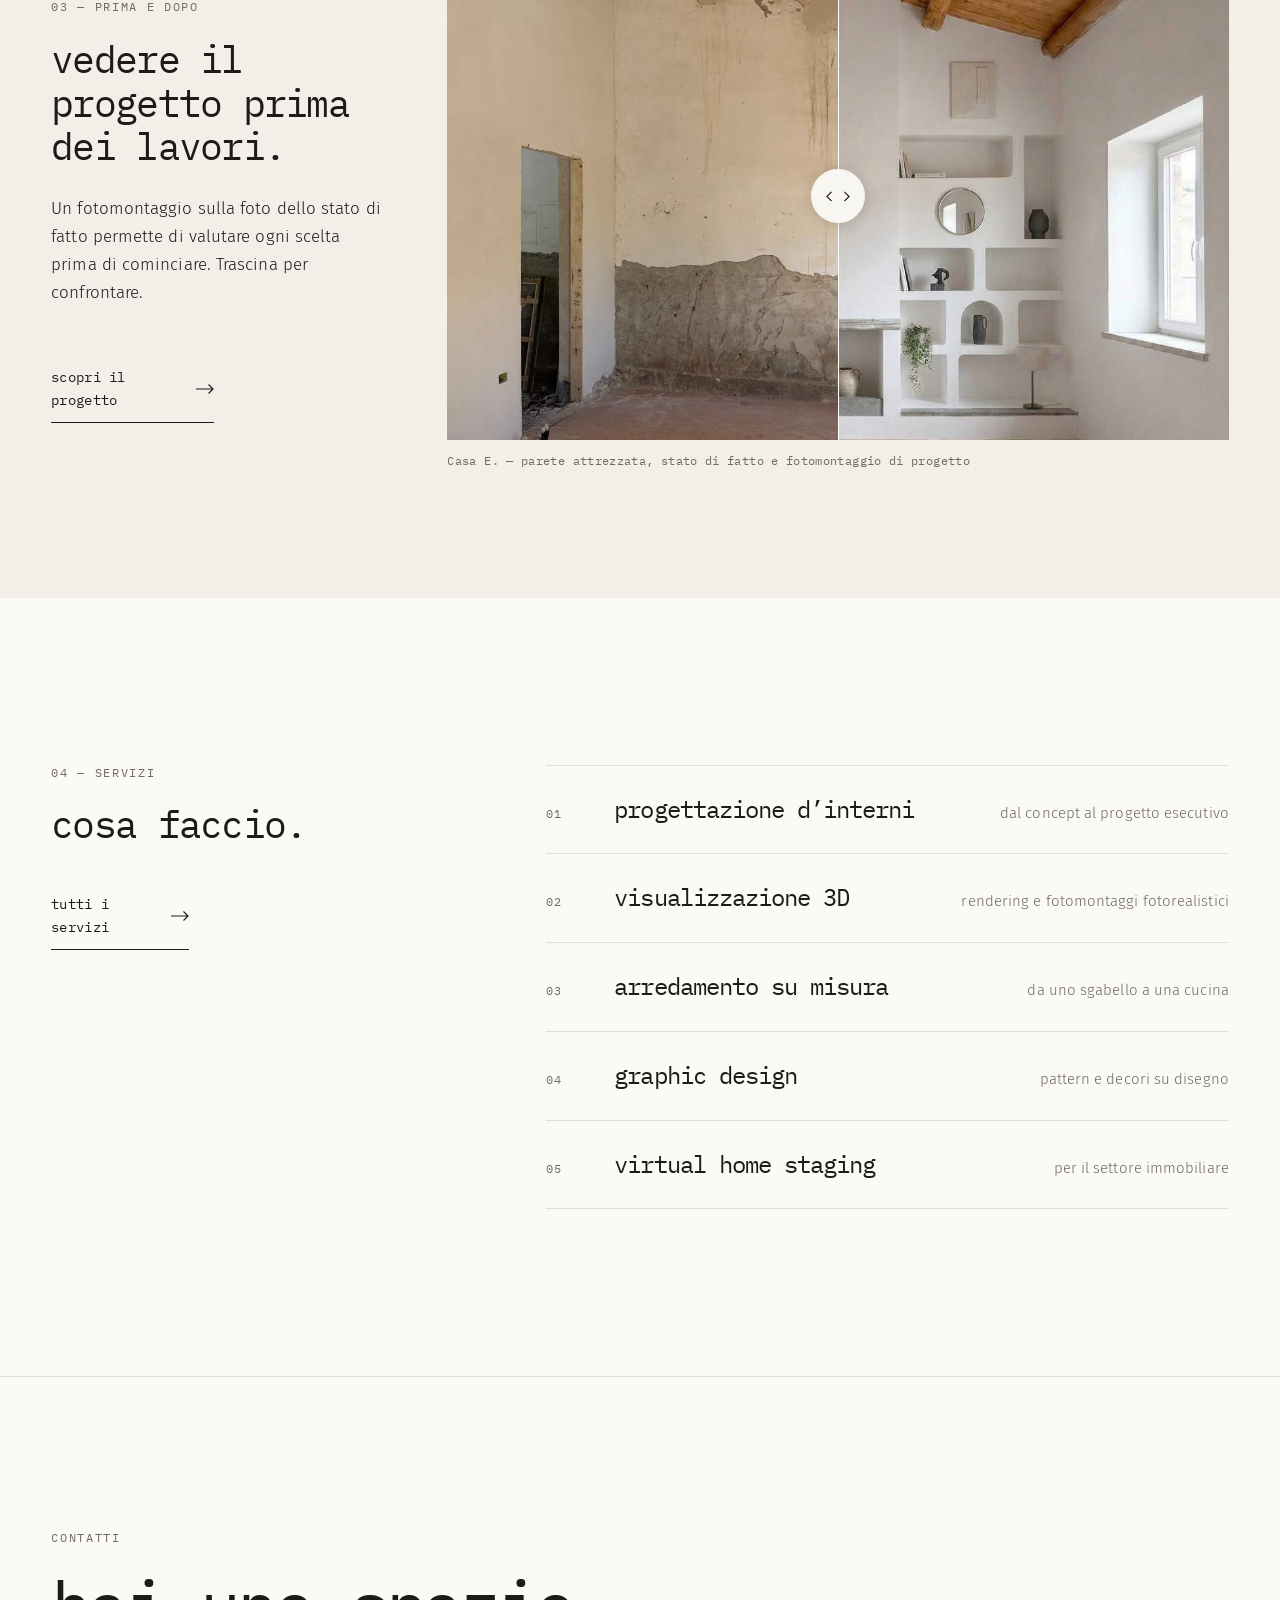
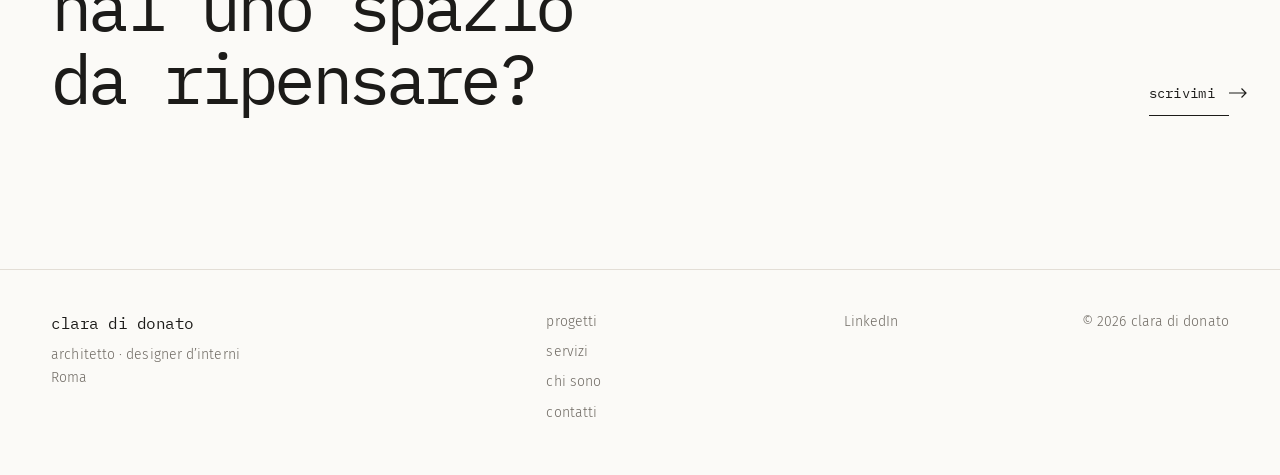
==== commit 3667d4de: "Casa E. and Casa S. names, new Casa G. (rural house), Casa T. before photos, client brief, zigzag ho" ====
--- a/index.html
+++ b/index.html
@@ -12,7 +12,7 @@
   <meta property="og:image" content="https://www.claradidonato.com/assets/img/ristrutturazione-interni.jpg">
   <link rel="icon" type="image/png" href="assets/img/casetta.png">
   <link rel="preload" href="assets/fonts/ibm-plex-mono-latin-400-normal.woff2" as="font" type="font/woff2" crossorigin>
-  <link rel="stylesheet" href="assets/css/style.css?v=4">
+  <link rel="stylesheet" href="assets/css/style.css?v=5">
 </head>
 <body>
   <a class="skip-link" href="#main">Vai al contenuto</a>
@@ -81,35 +81,40 @@
         </div>
         <a class="btn" href="progetti/">tutti i progetti</a>
       </div>
-      <!-- Staggered on purpose: each card has its own column span and offset in style.css (.card--1 … .card--7) -->
+      <!-- Zigzag on purpose: one project at a time, alternating sides; spans and offsets are in style.css (.card--1 … .card--8).
+           Numbers match the Progetti page. -->
       <div class="grid cards">
         <a class="card card--1" href="progetti/#parete">
           <div class="card-media" style="--ratio: 4 / 3"><img src="assets/img/progetti/parete-luci.jpg" alt="Parete con nicchie e mensole illuminate sotto un soffitto in legno" width="1195" height="896" loading="lazy"></div>
-          <div class="card-text"><span class="card-num">01</span><h3 class="card-title">Casa M.</h3><p class="card-meta">parete attrezzata · fotomontaggio</p></div>
+          <div class="card-text"><span class="card-num">01</span><h3 class="card-title">Casa E.</h3><p class="card-meta">parete attrezzata · fotomontaggio</p></div>
         </a>
         <a class="card card--2" href="progetti/#scala">
           <div class="card-media" style="--ratio: 4 / 5"><img src="assets/img/progetti/scala-dettaglio.jpg" alt="Parapetto in pannello traforato lungo una scala" width="1200" height="1600" loading="lazy"></div>
           <div class="card-text"><span class="card-num">02</span><h3 class="card-title">Casa R.</h3><p class="card-meta">scala e parapetto su disegno</p></div>
         </a>
-        <a class="card card--3" href="progetti/#mansarda">
-          <div class="card-media" style="--ratio: 3 / 4"><img src="assets/img/progetti/mansarda-pranzo.jpg" alt="Zona pranzo in mansarda con lampade a sospensione nere" width="1367" height="1776" loading="lazy"></div>
-          <div class="card-text"><span class="card-num">03</span><h3 class="card-title">Casa P.</h3><p class="card-meta">mansarda scandinava in due toni</p></div>
+        <a class="card card--3" href="progetti/#rurale">
+          <div class="card-media" style="--ratio: 928 / 1120"><img src="assets/img/progetti/rurale-fotomontaggio.jpg" alt="Arco in pietra a vista e, oltre, una scala bianca con gradini in cotto" width="928" height="1120" loading="lazy"></div>
+          <div class="card-text"><span class="card-num">03</span><h3 class="card-title">Casa G.</h3><p class="card-meta">casa rurale in Sardegna · dal fotomontaggio al cantiere</p></div>
         </a>
         <a class="card card--4" href="progetti/#appartamento">
           <div class="card-media" style="--ratio: 4 / 3"><img src="assets/img/progetti/appartamento-soggiorno-dopo.jpg" alt="Soggiorno luminoso con divano chiaro, tavolino rotondo e specchio" width="1600" height="1200" loading="lazy"></div>
           <div class="card-text"><span class="card-num">04</span><h3 class="card-title">Casa L.</h3><p class="card-meta">ristrutturazione · prima e dopo</p></div>
         </a>
-        <a class="card card--5" href="progetti/#duplex">
+        <a class="card card--5" href="progetti/#stili">
+          <div class="card-media card-media--sheet" style="--ratio: 1021 / 550"><img src="assets/img/progetti/pianta-progetto.svg" alt="Pianta di progetto di un appartamento con gli arredi" width="1021" height="550" loading="lazy"></div>
+          <div class="card-text"><span class="card-num">05</span><h3 class="card-title">Casa S.</h3><p class="card-meta">tre stili, una pianta e la lista d’acquisto</p></div>
+        </a>
+        <a class="card card--6" href="progetti/#duplex">
           <div class="card-media" style="--ratio: 3 / 2"><img src="assets/img/progetti/duplex-soggiorno.jpg" alt="Rendering del soggiorno di un duplex con camino e divano grigio" width="1200" height="675" loading="lazy"></div>
-          <div class="card-text"><span class="card-num">05</span><h3 class="card-title">Casa T.</h3><p class="card-meta">visualizzazioni 3D di un duplex</p></div>
+          <div class="card-text"><span class="card-num">06</span><h3 class="card-title">Casa T.</h3><p class="card-meta">visualizzazioni 3D di un duplex</p></div>
         </a>
-        <a class="card card--6" href="progetti/#cucina">
+        <a class="card card--7" href="progetti/#cucina">
           <div class="card-media" style="--ratio: 1 / 1"><img src="assets/img/progetti/cucina-opzione-1.jpg" alt="Rendering di una cucina bianca e grigia con penisola" width="1200" height="1200" loading="lazy"></div>
-          <div class="card-text"><span class="card-num">06</span><h3 class="card-title">Casa B.</h3><p class="card-meta">una cucina, due opzioni</p></div>
+          <div class="card-text"><span class="card-num">07</span><h3 class="card-title">Casa B.</h3><p class="card-meta">una cucina, due opzioni</p></div>
         </a>
-        <a class="card card--7" href="progetti/#stili">
-          <div class="card-media card-media--sheet" style="--ratio: 1021 / 550"><img src="assets/img/progetti/pianta-progetto.svg" alt="Pianta di progetto di un appartamento con gli arredi" width="1021" height="550" loading="lazy"></div>
-          <div class="card-text"><span class="card-num">07</span><h3 class="card-title">Casa V.</h3><p class="card-meta">tre stili e una pianta</p></div>
+        <a class="card card--8" href="progetti/#mansarda">
+          <div class="card-media" style="--ratio: 3 / 4"><img src="assets/img/progetti/mansarda-pranzo.jpg" alt="Zona pranzo in mansarda con lampade a sospensione nere" width="1367" height="1776" loading="lazy"></div>
+          <div class="card-text"><span class="card-num">08</span><h3 class="card-title">Casa P.</h3><p class="card-meta">mansarda scandinava in due toni</p></div>
         </a>
       </div>
     </section>
@@ -124,15 +129,15 @@
           <a class="btn" href="progetti/#parete">scopri il progetto</a>
         </div>
         <figure class="compare-wrap">
-          <div class="compare" style="--ratio: 4 / 3">
-            <img src="assets/img/progetti/parete-prima.jpg" alt="Stato di fatto: parete in muratura da recuperare sotto un soffitto in legno" width="1600" height="1200" loading="lazy">
-            <img class="after" src="assets/img/progetti/parete-progetto.jpg" alt="Fotomontaggio di progetto: la stessa parete con nicchie e mensole" width="1195" height="896" loading="lazy">
+          <div class="compare" style="--ratio: 1153 / 720">
+            <img src="assets/img/progetti/parete-prima.jpg" alt="Stato di fatto: parete in muratura da recuperare sotto un soffitto in legno" width="1400" height="874" loading="lazy">
+            <img class="after" src="assets/img/progetti/parete-progetto.jpg" alt="Fotomontaggio di progetto: la stessa parete con nicchie e mensole" width="1153" height="720" loading="lazy">
             <span class="compare-line" aria-hidden="true"></span>
             <span class="compare-tag compare-tag--before" aria-hidden="true">prima</span>
             <span class="compare-tag compare-tag--after" aria-hidden="true">progetto</span>
             <input type="range" min="0" max="100" value="50" aria-label="Confronta stato di fatto e progetto">
           </div>
-          <figcaption>Casa M. — parete attrezzata, stato di fatto e fotomontaggio di progetto</figcaption>
+          <figcaption>Casa E. — parete attrezzata, stato di fatto e fotomontaggio di progetto</figcaption>
         </figure>
       </div>
     </section>
@@ -182,6 +187,6 @@
     </div>
   </footer>
 
-  <script src="assets/js/main.js?v=4"></script>
+  <script src="assets/js/main.js?v=5"></script>
 </body>
 </html>
--- a/assets/css/style.css
+++ b/assets/css/style.css
@@ -309,7 +309,7 @@
 
 /* Project cards (home) */
 .featured { padding: 0 0 var(--space); }
-.cards { row-gap: clamp(64px, 8vw, 120px); align-items: start; }
+.cards { row-gap: clamp(40px, 5vw, 80px); align-items: start; }
 .card { display: block; text-decoration: none; }
 .card-media { display: block; overflow: hidden; background: var(--soft); }
 .card-media img { width: 100%; aspect-ratio: var(--ratio, 4 / 3); object-fit: cover; transition: transform 1.4s var(--ease); }
@@ -318,14 +318,17 @@
 .card-num { grid-row: 1 / 3; padding-top: .55em; font-family: var(--mono); font-size: 12px; color: var(--muted); }
 .card-title { font-family: var(--mono); font-size: clamp(19px, 1.6vw, 24px); line-height: 1.3; letter-spacing: -0.035em; }
 .card-meta { margin: 4px 0 0; font-size: 15px; color: var(--muted); }
-/* Staggered like a photo book: different widths, offsets and empty columns around each card */
-.card--1 { grid-column: 1 / 14; }
-.card--2 { grid-column: 17 / 24; margin-top: 14vw; }
-.card--3 { grid-column: 3 / 10; align-self: end; }
-.card--4 { grid-column: 12 / 25; margin-top: 8vw; }
-.card--5 { grid-column: 8 / 20; }
-.card--6 { grid-column: 2 / 10; }
-.card--7 { grid-column: 13 / 25; margin-top: 12vw; }
+/* Zigzag like a photo book: one project at a time, alternating left and right, never side by side.
+   Each card spans two grid rows and the next one starts on the second, so it begins about halfway
+   down the previous card; cards on the same side never touch. Empty columns in the middle keep the air. */
+.card--1 { grid-column: 1 / 13;  grid-row: 1 / span 2; }
+.card--2 { grid-column: 16 / 23; grid-row: 2 / span 2; margin-top: 6vw; }
+.card--3 { grid-column: 4 / 10;  grid-row: 3 / span 2; }
+.card--4 { grid-column: 13 / 25; grid-row: 4 / span 2; margin-top: 6vw; }
+.card--5 { grid-column: 1 / 12;  grid-row: 5 / span 2; }
+.card--6 { grid-column: 14 / 24; grid-row: 6 / span 2; margin-top: 6vw; }
+.card--7 { grid-column: 3 / 10;  grid-row: 7 / span 2; }
+.card--8 { grid-column: 16 / 23; grid-row: 8 / span 2; margin-top: 6vw; }
 /* A drawing instead of a photo: shown whole, on a white sheet */
 .card-media--sheet { padding: clamp(12px, 2vw, 28px); background: #fff; box-shadow: inset 0 0 0 1px var(--line); }
 .card-media--sheet img { object-fit: contain; }
@@ -364,7 +367,8 @@
 .project-index a { display: flex; gap: 18px; padding: 9px 0; border-bottom: 1px solid var(--line); text-decoration: none; transition: padding .4s var(--ease); }
 .project-index a:hover { padding-left: 10px; }
 .project-index span { color: var(--muted); }
-.project-index i { font-style: normal; color: var(--muted); }
+.project-index a { white-space: nowrap; }   /* keeps "Casa R." on one line; only the description wraps */
+.project-index i { font-style: normal; color: var(--muted); white-space: normal; }
 
 .project { padding: clamp(80px, 9vw, 140px) 0; }
 .project + .project::before { content: ""; position: absolute; top: 0; left: var(--margin); right: var(--margin); height: 1px; background: var(--line); }
@@ -383,6 +387,8 @@
 .row--narrow { padding: 0 calc(var(--margin) + 12vw); }
 /* Pictures cut to the same shape: style="--r: 4 / 3" (or 1, 3 / 4 …) */
 .fit img { aspect-ratio: var(--r); object-fit: cover; }
+/* A small strip of "before" photos, set apart from the project pictures that follow */
+.row--prima { margin-bottom: clamp(40px, 5vw, 72px); }
 .tag {
   position: absolute;
   top: 14px; left: 14px;
@@ -413,13 +419,13 @@
 /* What the clients asked for, next to the plan */
 .brief { margin-top: clamp(56px, 6vw, 96px); row-gap: 32px; }
 .brief-head { grid-column: 1 / 7; }
-.brief-head p:not(.label) { margin-top: 14px; color: var(--muted); }
+.brief-title { margin-bottom: 16px; font-family: var(--mono); font-size: 22px; line-height: 1.3; letter-spacing: -0.035em; }
+.brief-head p:not(.label) { color: var(--muted); }
 .brief-list { grid-column: 8 / 25; display: grid; grid-template-columns: repeat(2, minmax(0, 1fr)); gap: 0 clamp(28px, 3.4vw, 56px); margin: 0; padding: 0; list-style: none; }
-.brief-list li { display: grid; grid-template-columns: 40px 1fr; padding: 20px 0 22px; border-top: 1px solid var(--line); }
+.brief-list li { display: grid; grid-template-columns: 40px 1fr; align-content: start; padding: 20px 0 22px; border-top: 1px solid var(--line); }
 .brief-list .num { grid-row: 1 / 3; padding-top: .3em; font-family: var(--mono); font-size: 12px; color: var(--muted); }
 .brief-list .ask { margin: 0; color: var(--ink); }
-.brief-list .answer { margin-top: 8px; color: var(--muted); }
-.brief-list .answer b { font-family: var(--mono); font-weight: 400; font-size: 11px; letter-spacing: 0.14em; text-transform: uppercase; margin-right: 8px; color: var(--ink); }
+.brief-list .answer { margin-top: 6px; color: var(--muted); }
 
 /* Before/after photo carousel (virtual home staging) */
 .carousel { padding: 0 var(--margin); }
@@ -635,6 +641,10 @@
   .project-text { margin-top: 24px; }
   .row { flex-direction: column; }
   .row > figure { flex: none !important; width: 100%; }
+  /* the "before" strip stays small on phones: two by two, same shape */
+  .row--prima { flex-direction: row; flex-wrap: wrap; gap: 8px; }
+  .row--prima > figure { width: calc(50% - 4px); }
+  .row--prima img { aspect-ratio: 3 / 4; object-fit: cover; }
   .styles { grid-template-columns: 1fr; }
   .brief-list { grid-template-columns: 1fr; }
   .carousel-track li { flex-basis: 84%; }
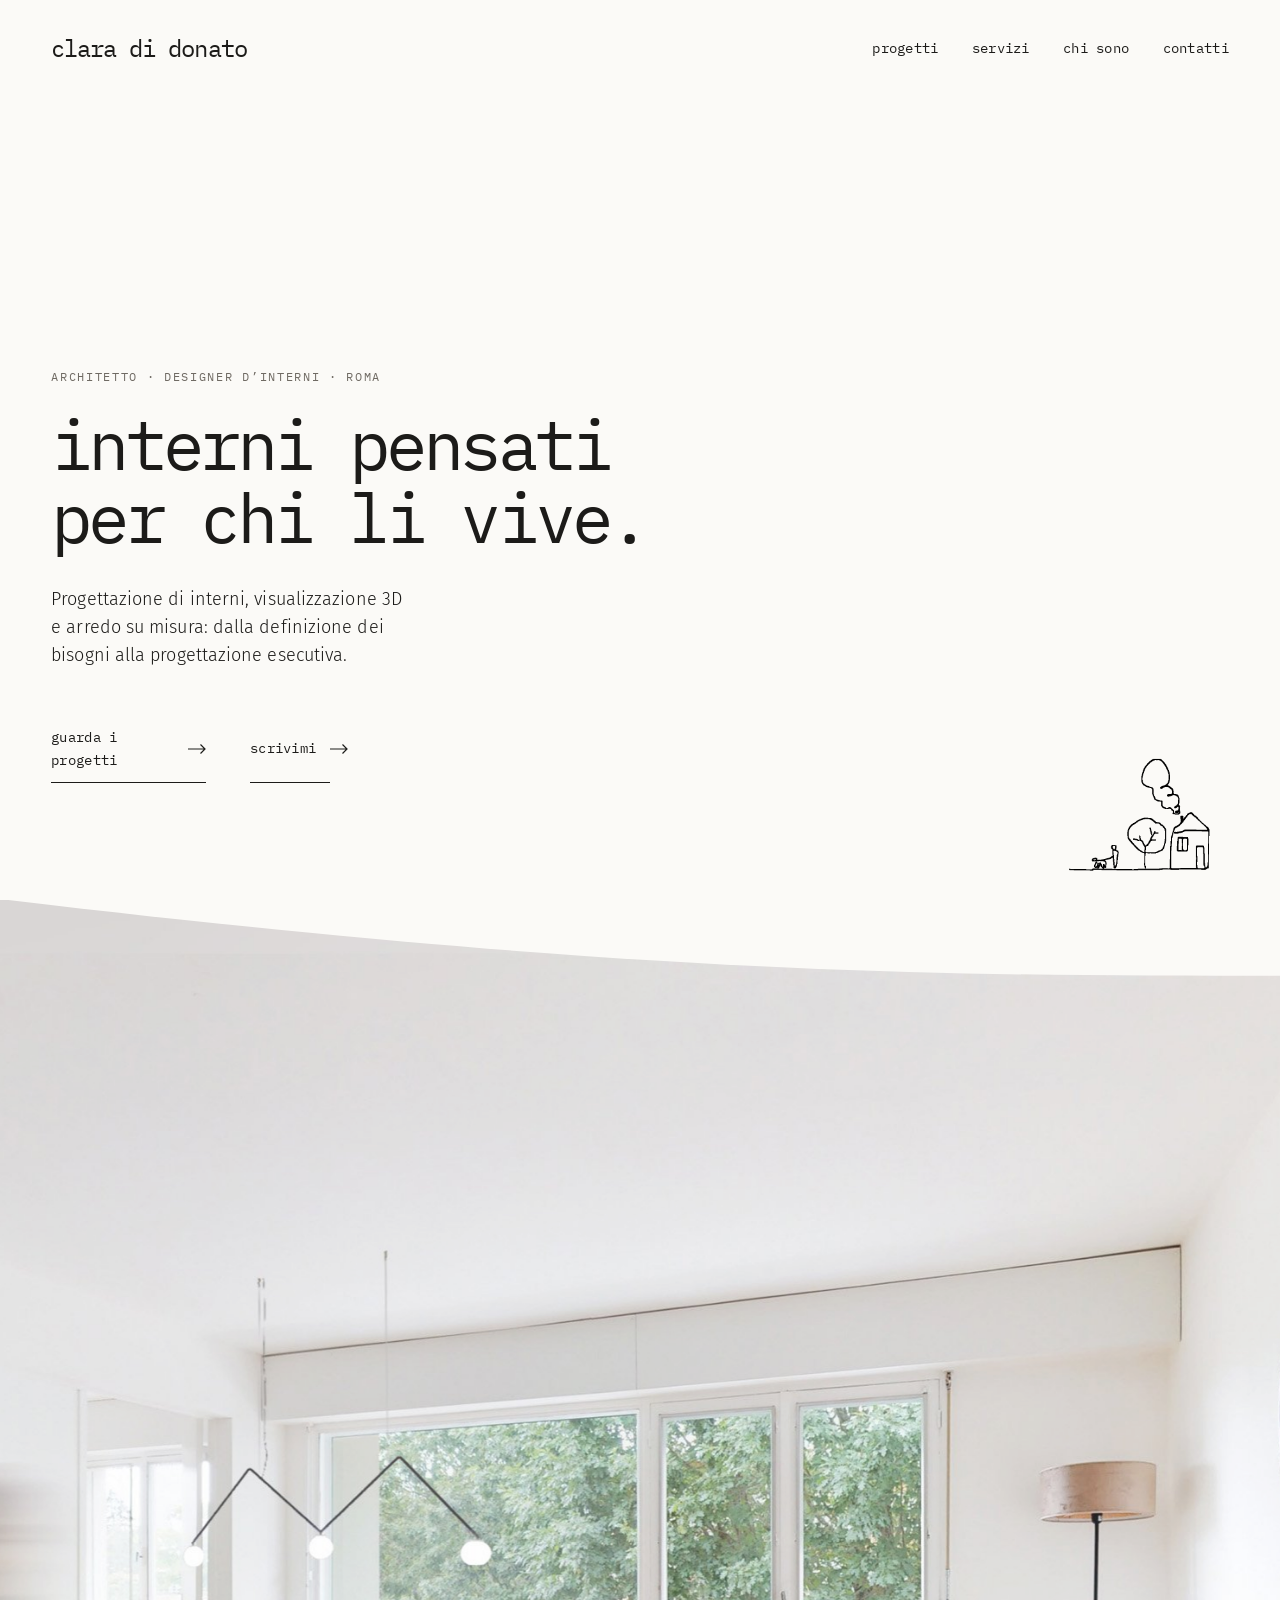
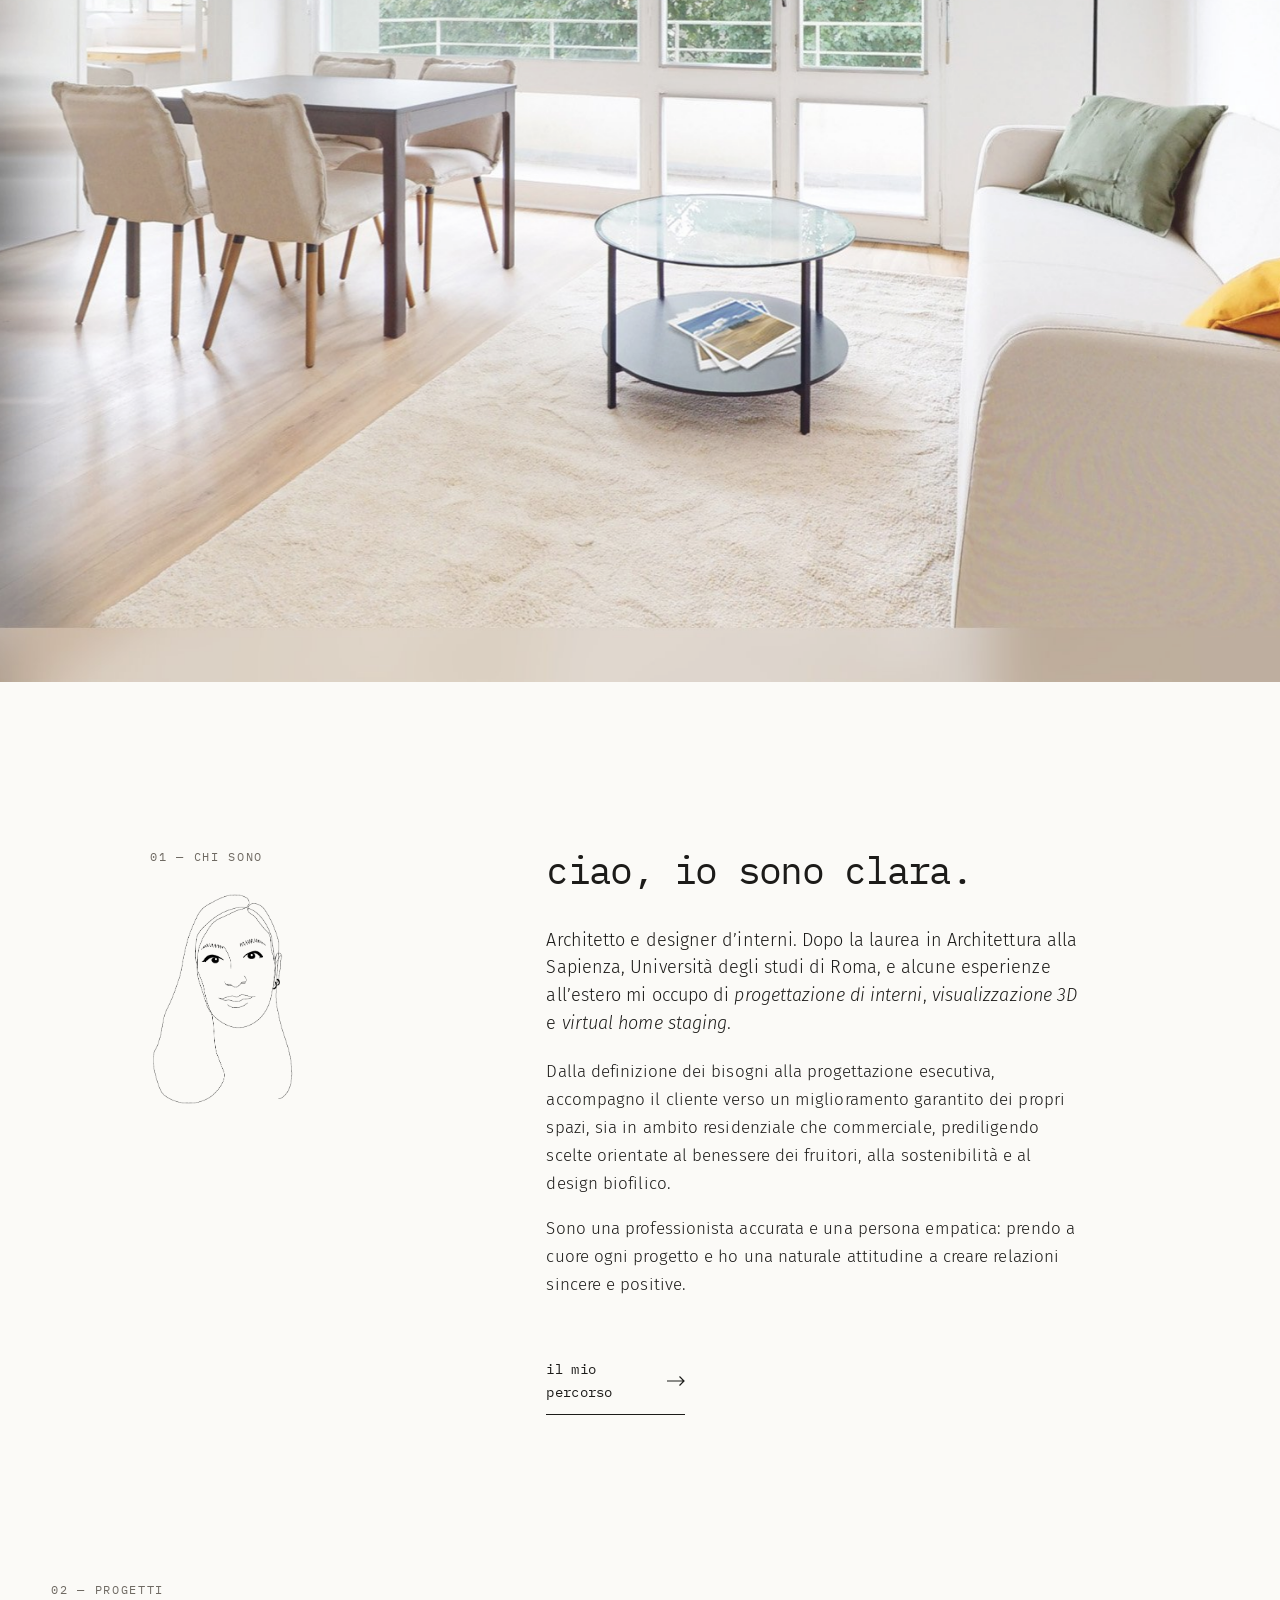
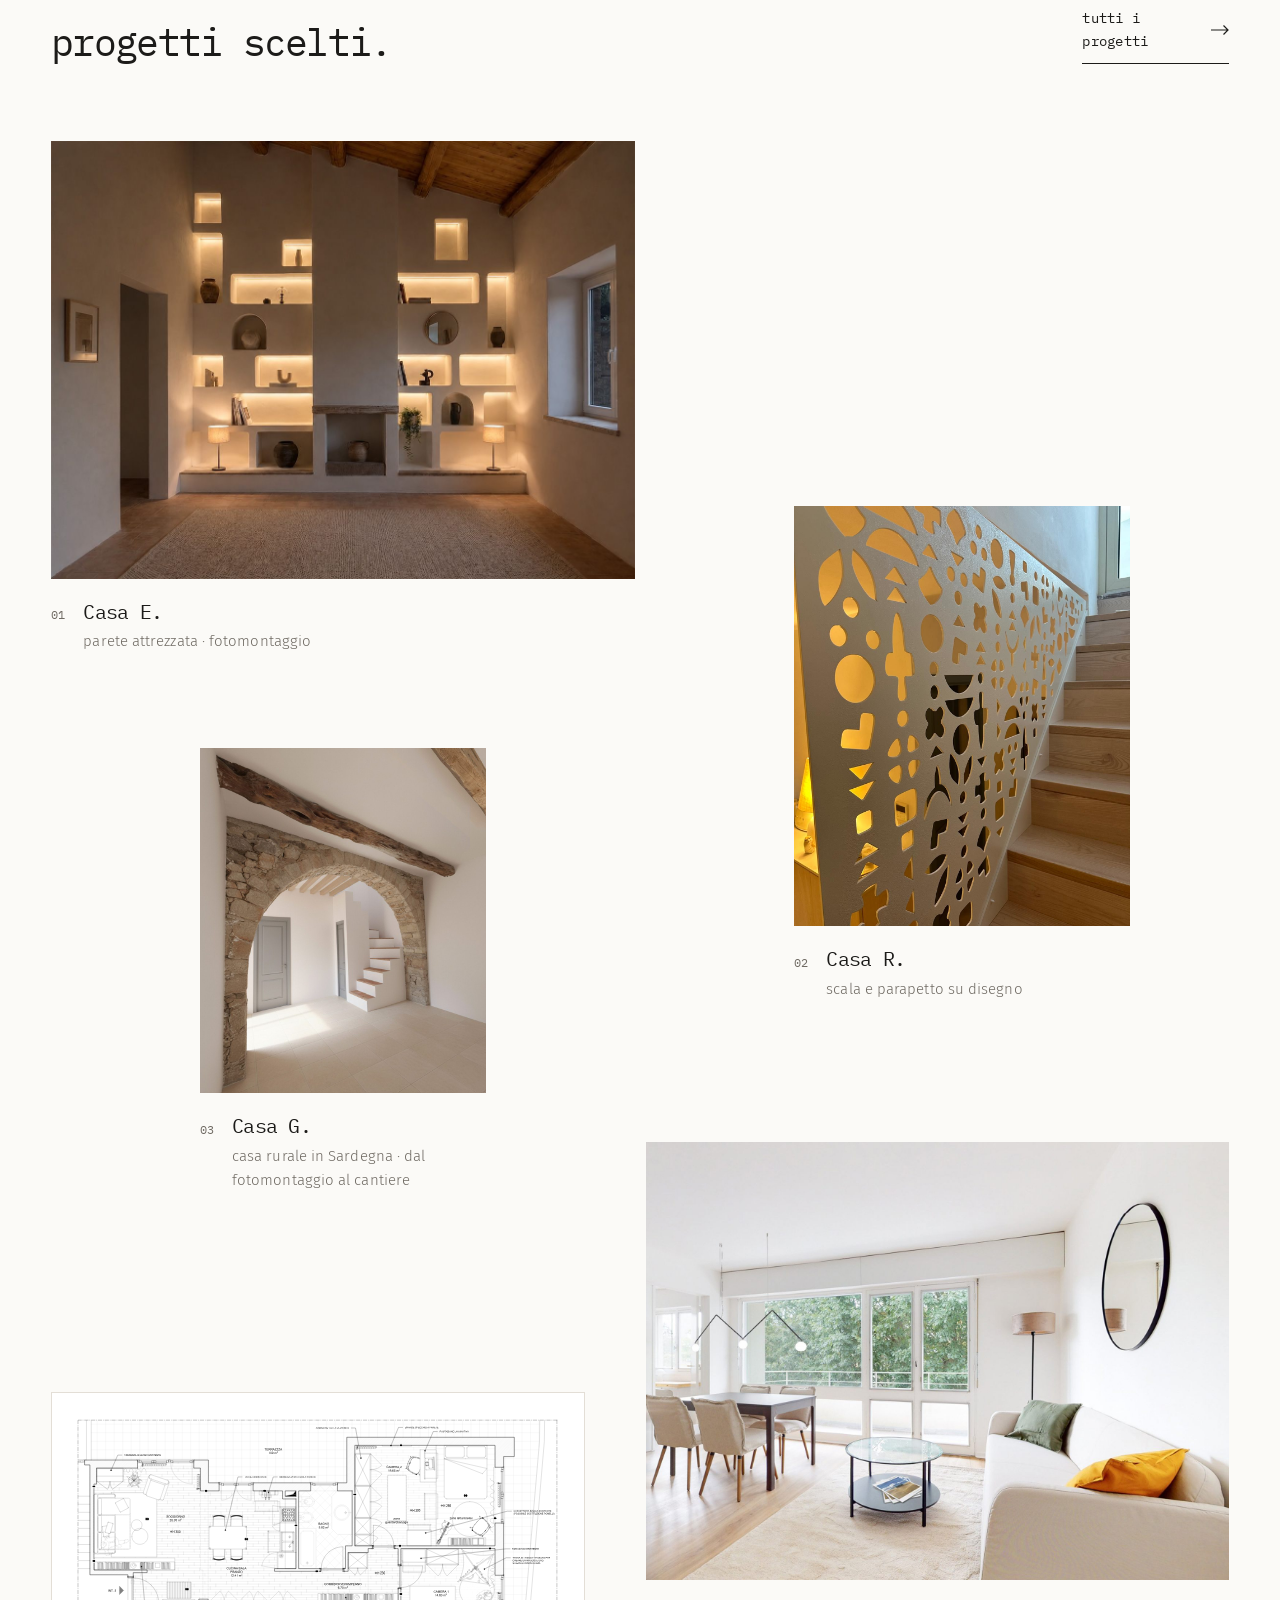
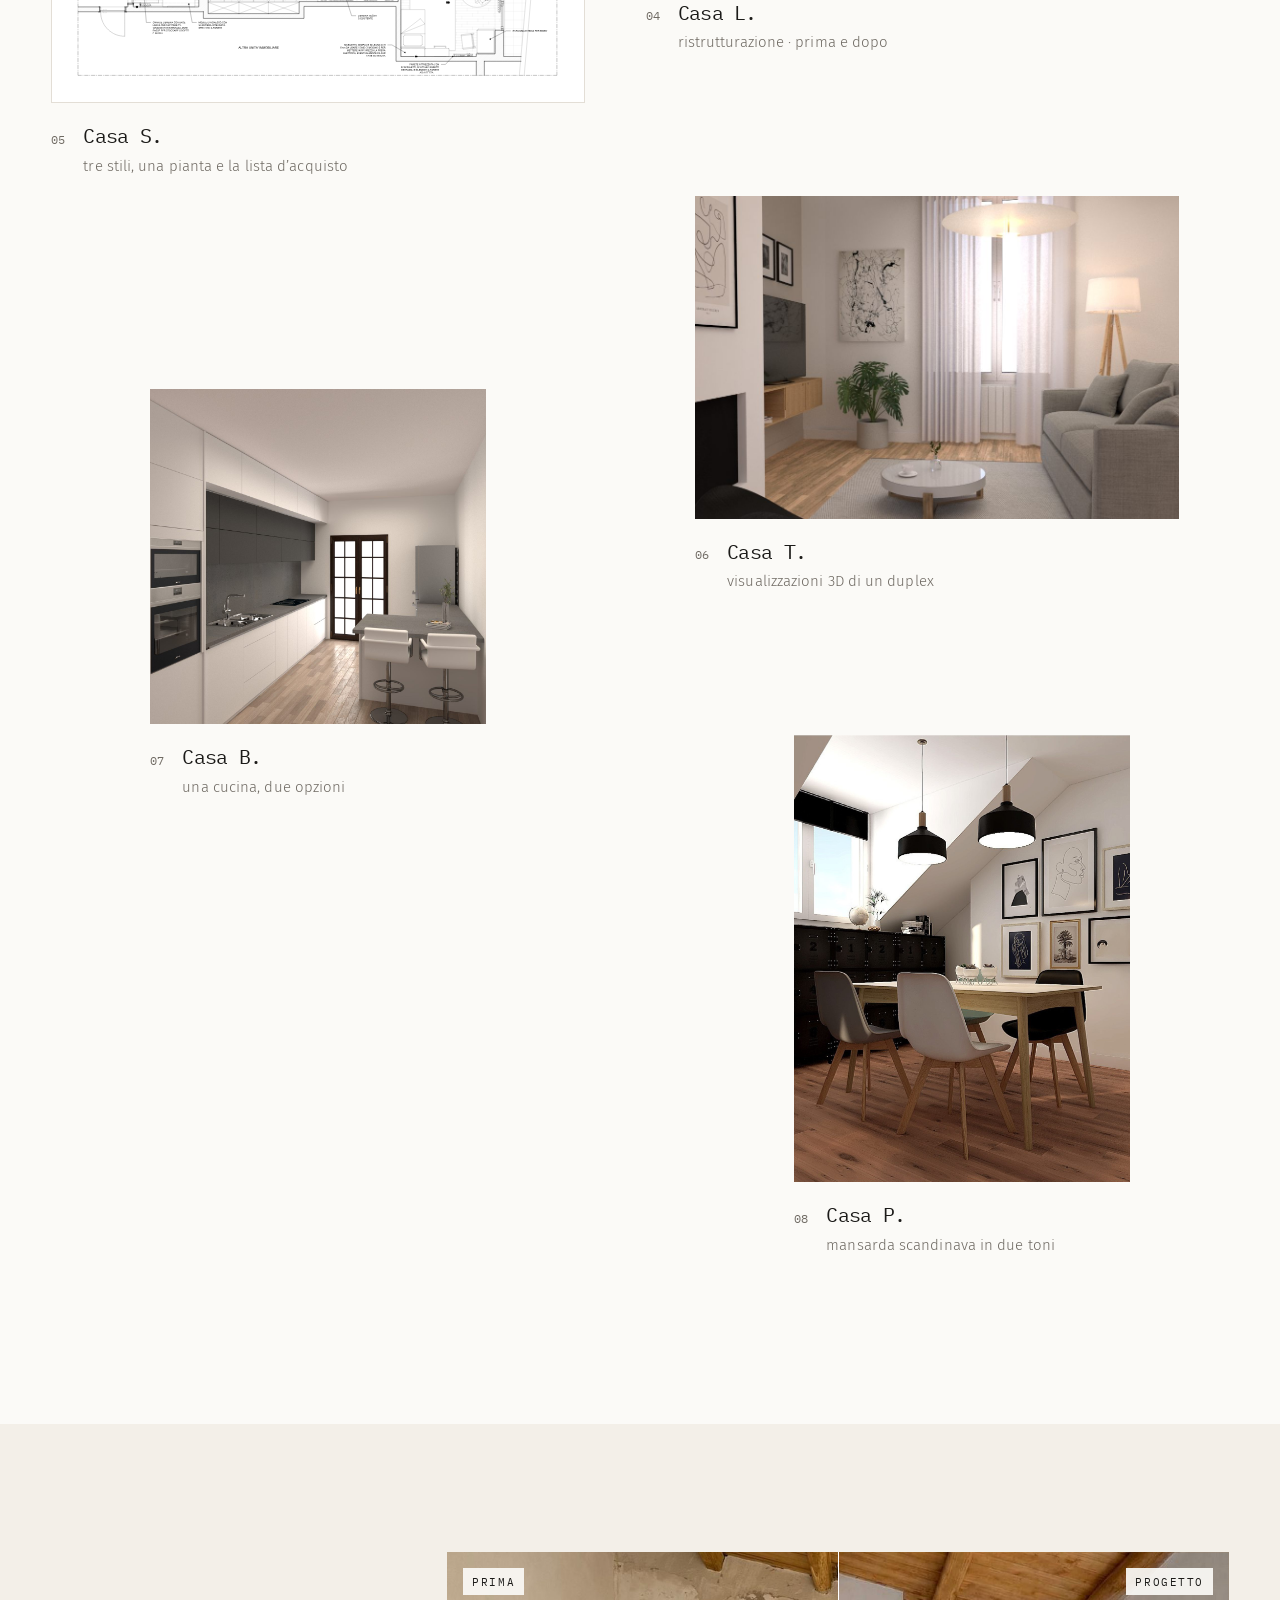
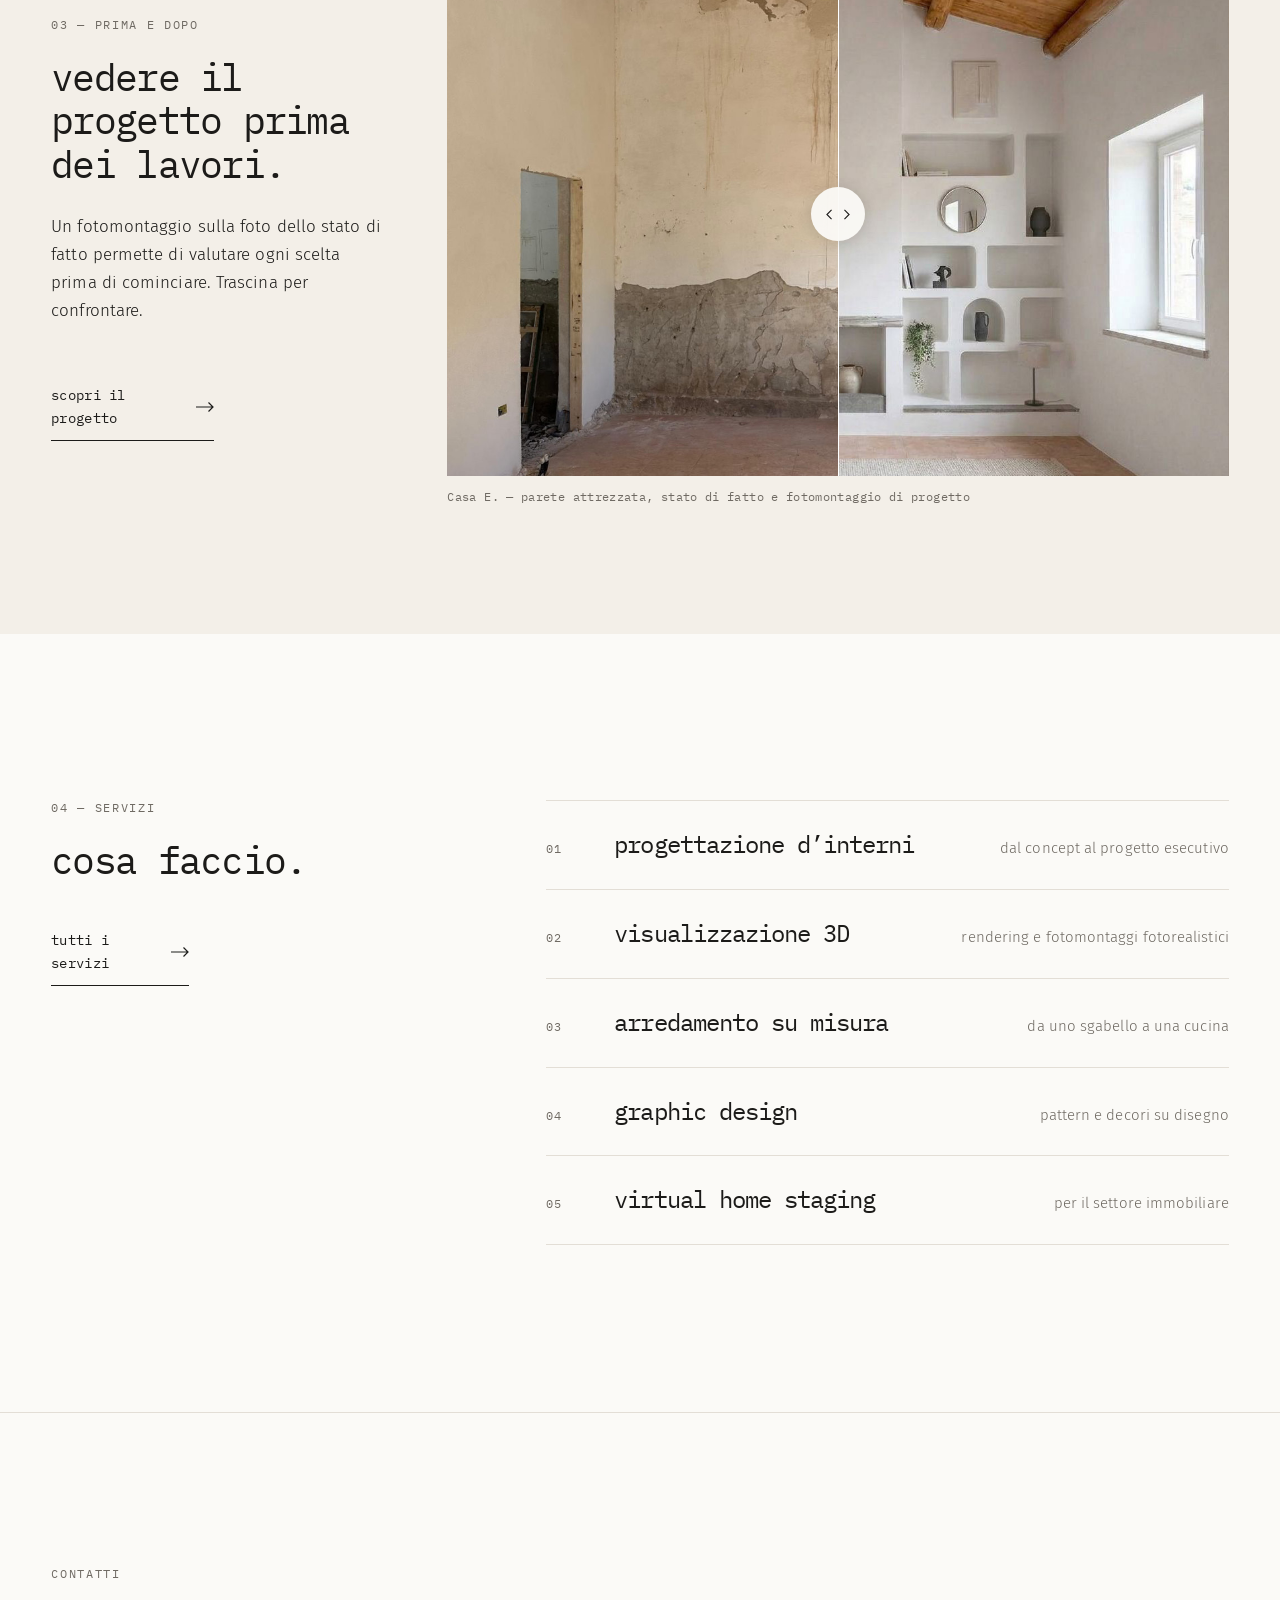
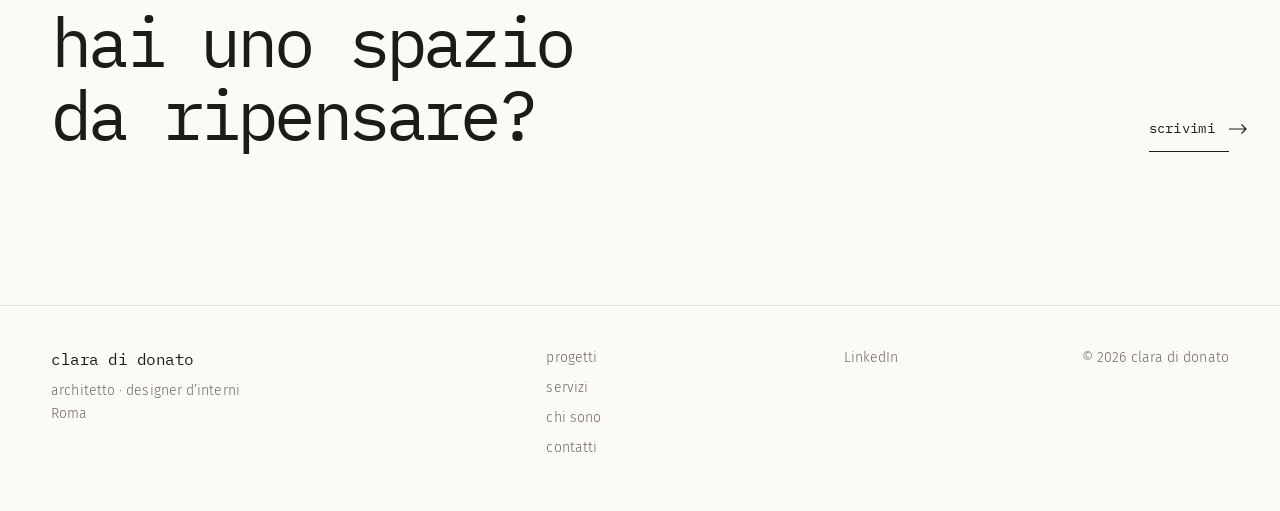
==== commit 5c3c45f3: "Casa E. wall: before photo aligned to the photomontage by edge matching, new file names Co-Authored-" ====
--- a/index.html
+++ b/index.html
@@ -129,9 +129,9 @@
           <a class="btn" href="progetti/#parete">scopri il progetto</a>
         </div>
         <figure class="compare-wrap">
-          <div class="compare" style="--ratio: 1153 / 720">
-            <img src="assets/img/progetti/parete-prima.jpg" alt="Stato di fatto: parete in muratura da recuperare sotto un soffitto in legno" width="1400" height="874" loading="lazy">
-            <img class="after" src="assets/img/progetti/parete-progetto.jpg" alt="Fotomontaggio di progetto: la stessa parete con nicchie e mensole" width="1153" height="720" loading="lazy">
+          <div class="compare" style="--ratio: 1162 / 779">
+            <img src="assets/img/progetti/parete-stato-di-fatto.jpg" alt="Stato di fatto: parete in muratura da recuperare sotto un soffitto in legno" width="1400" height="939" loading="lazy">
+            <img class="after" src="assets/img/progetti/parete-fotomontaggio.jpg" alt="Fotomontaggio di progetto: la stessa parete con nicchie e mensole" width="1162" height="779" loading="lazy">
             <span class="compare-line" aria-hidden="true"></span>
             <span class="compare-tag compare-tag--before" aria-hidden="true">prima</span>
             <span class="compare-tag compare-tag--after" aria-hidden="true">progetto</span>
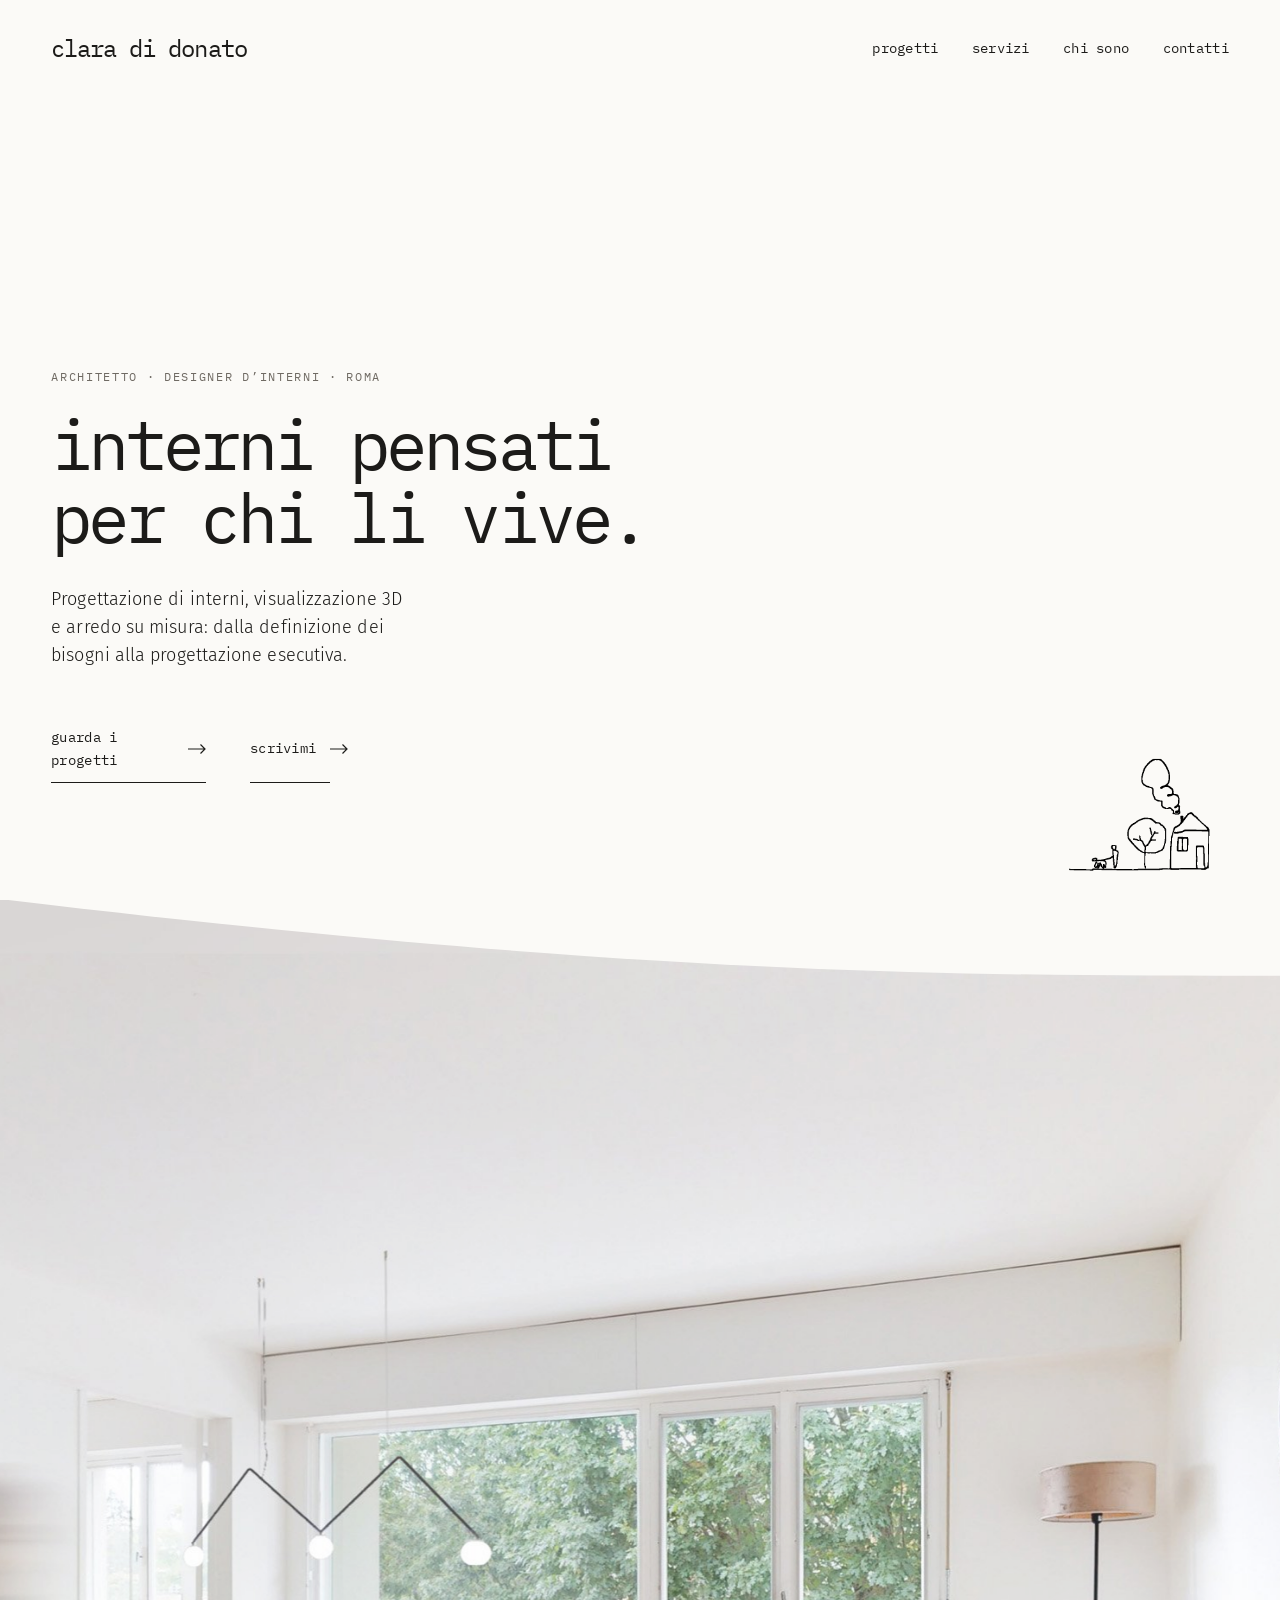
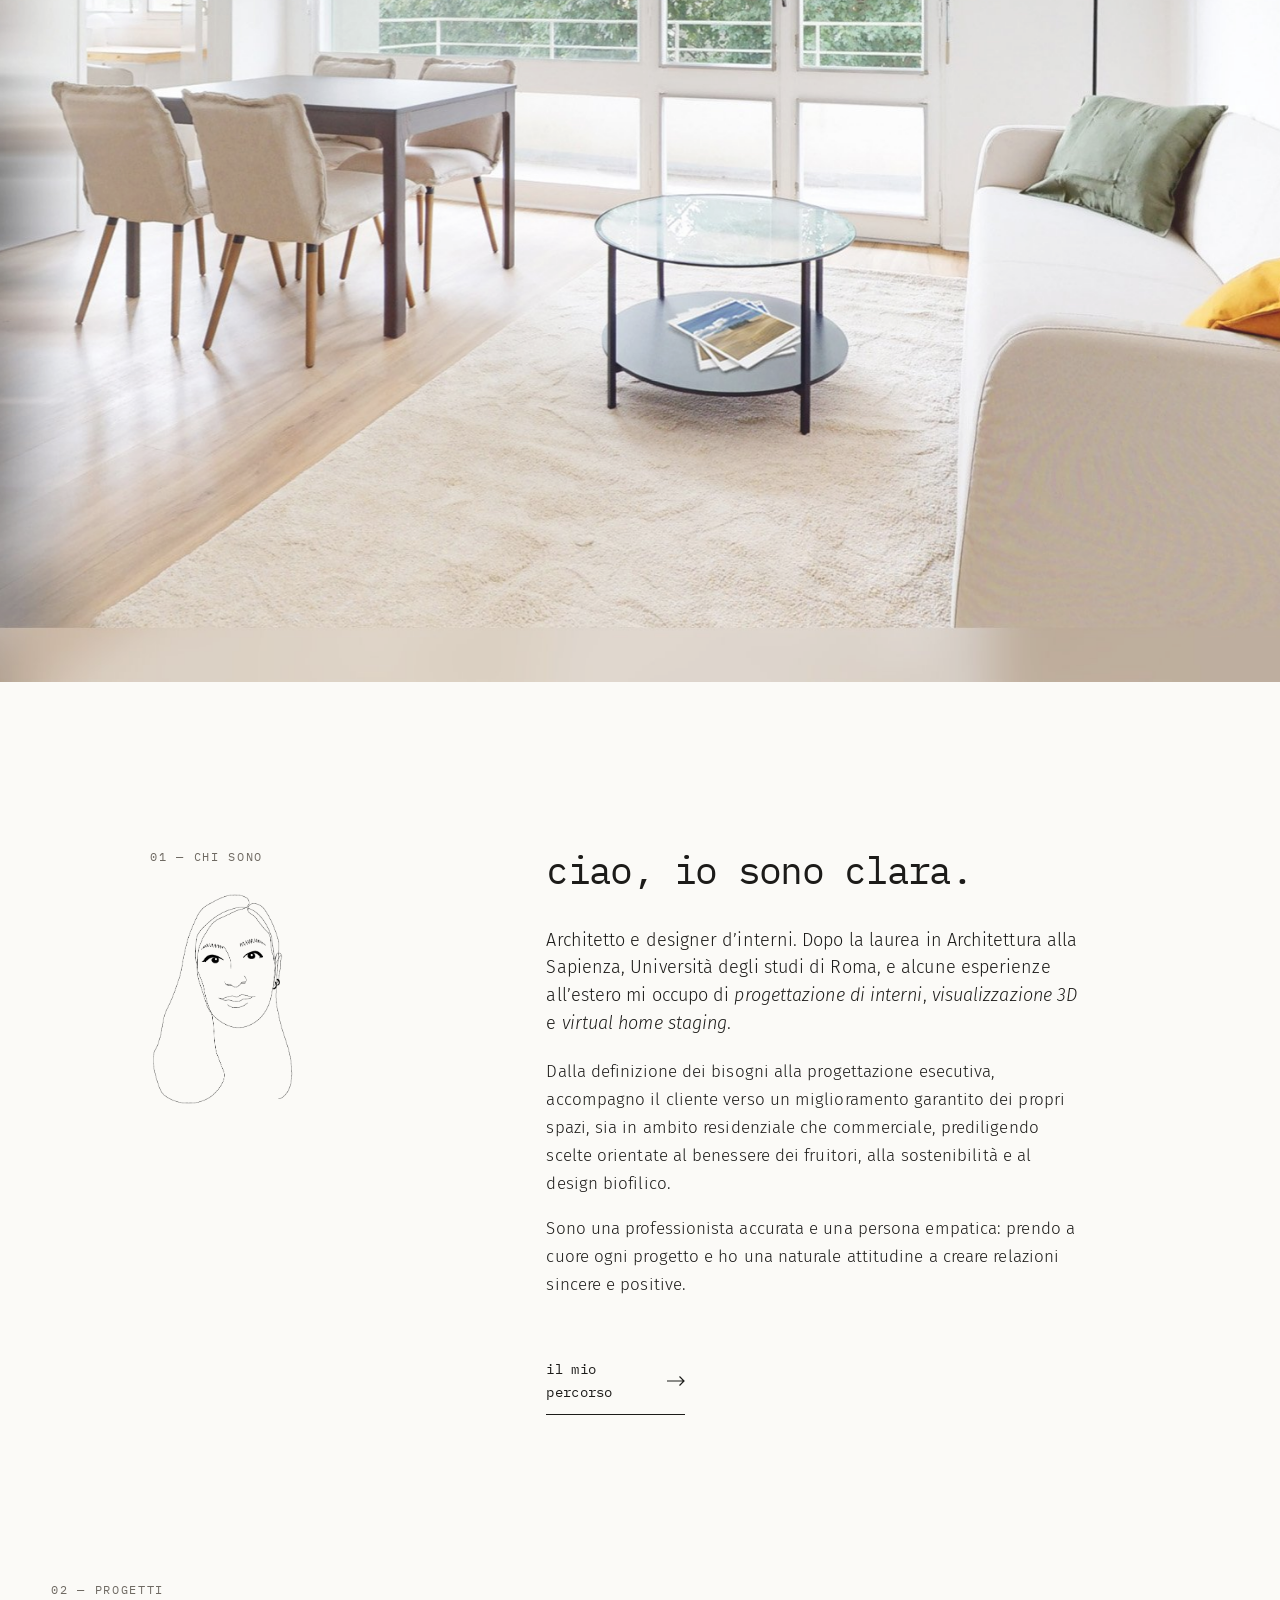
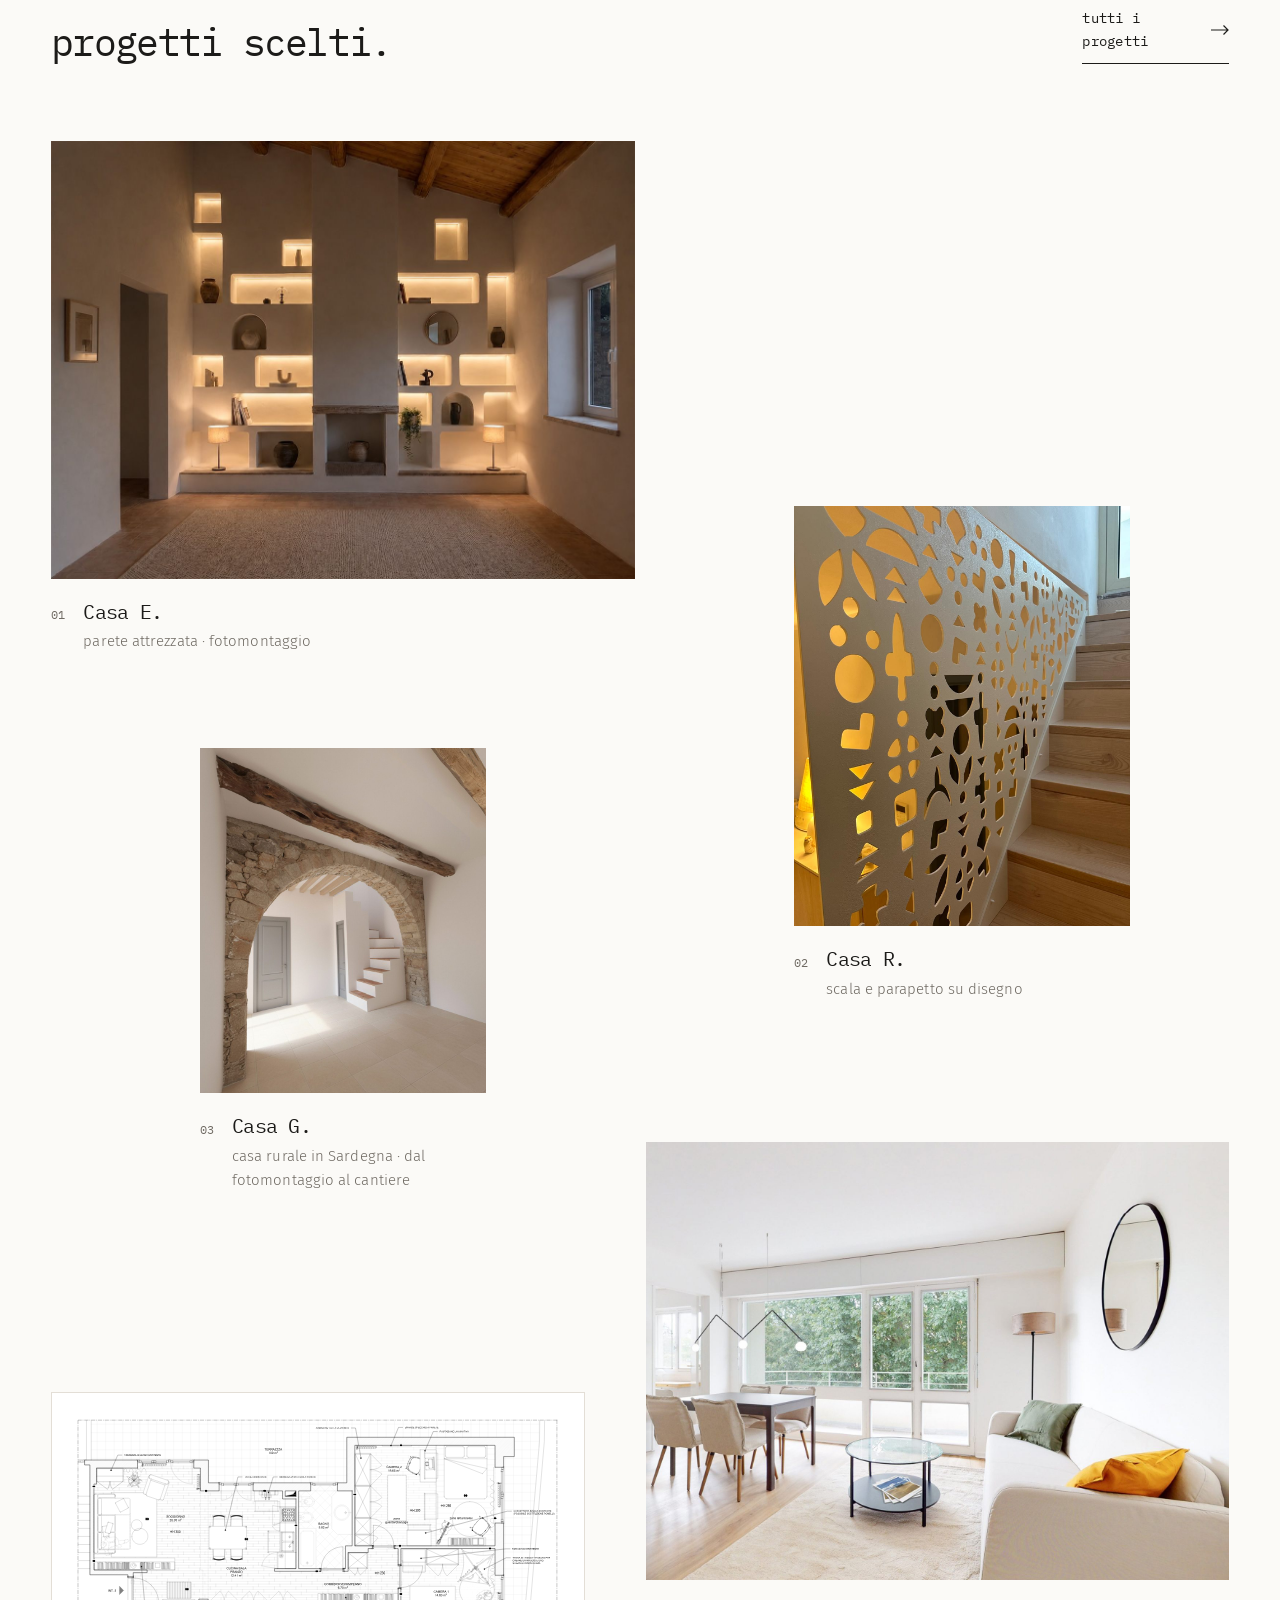
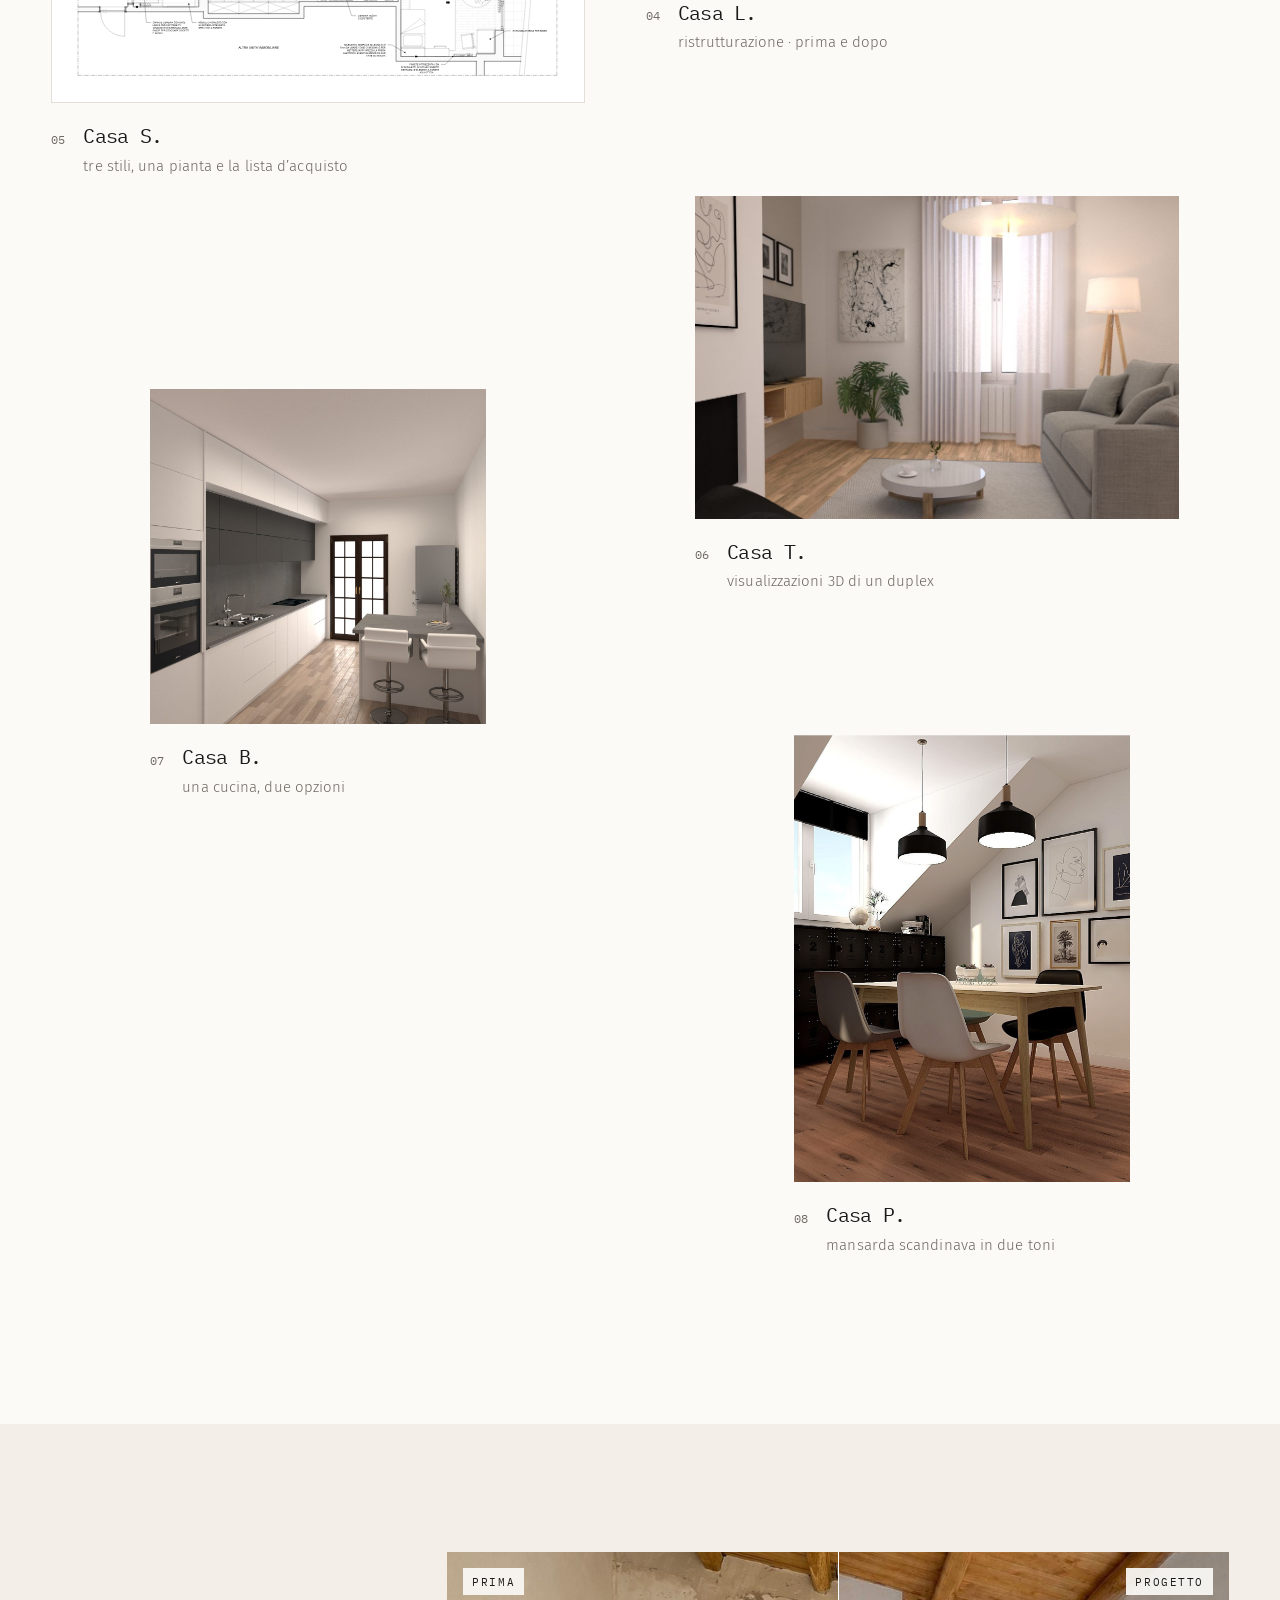
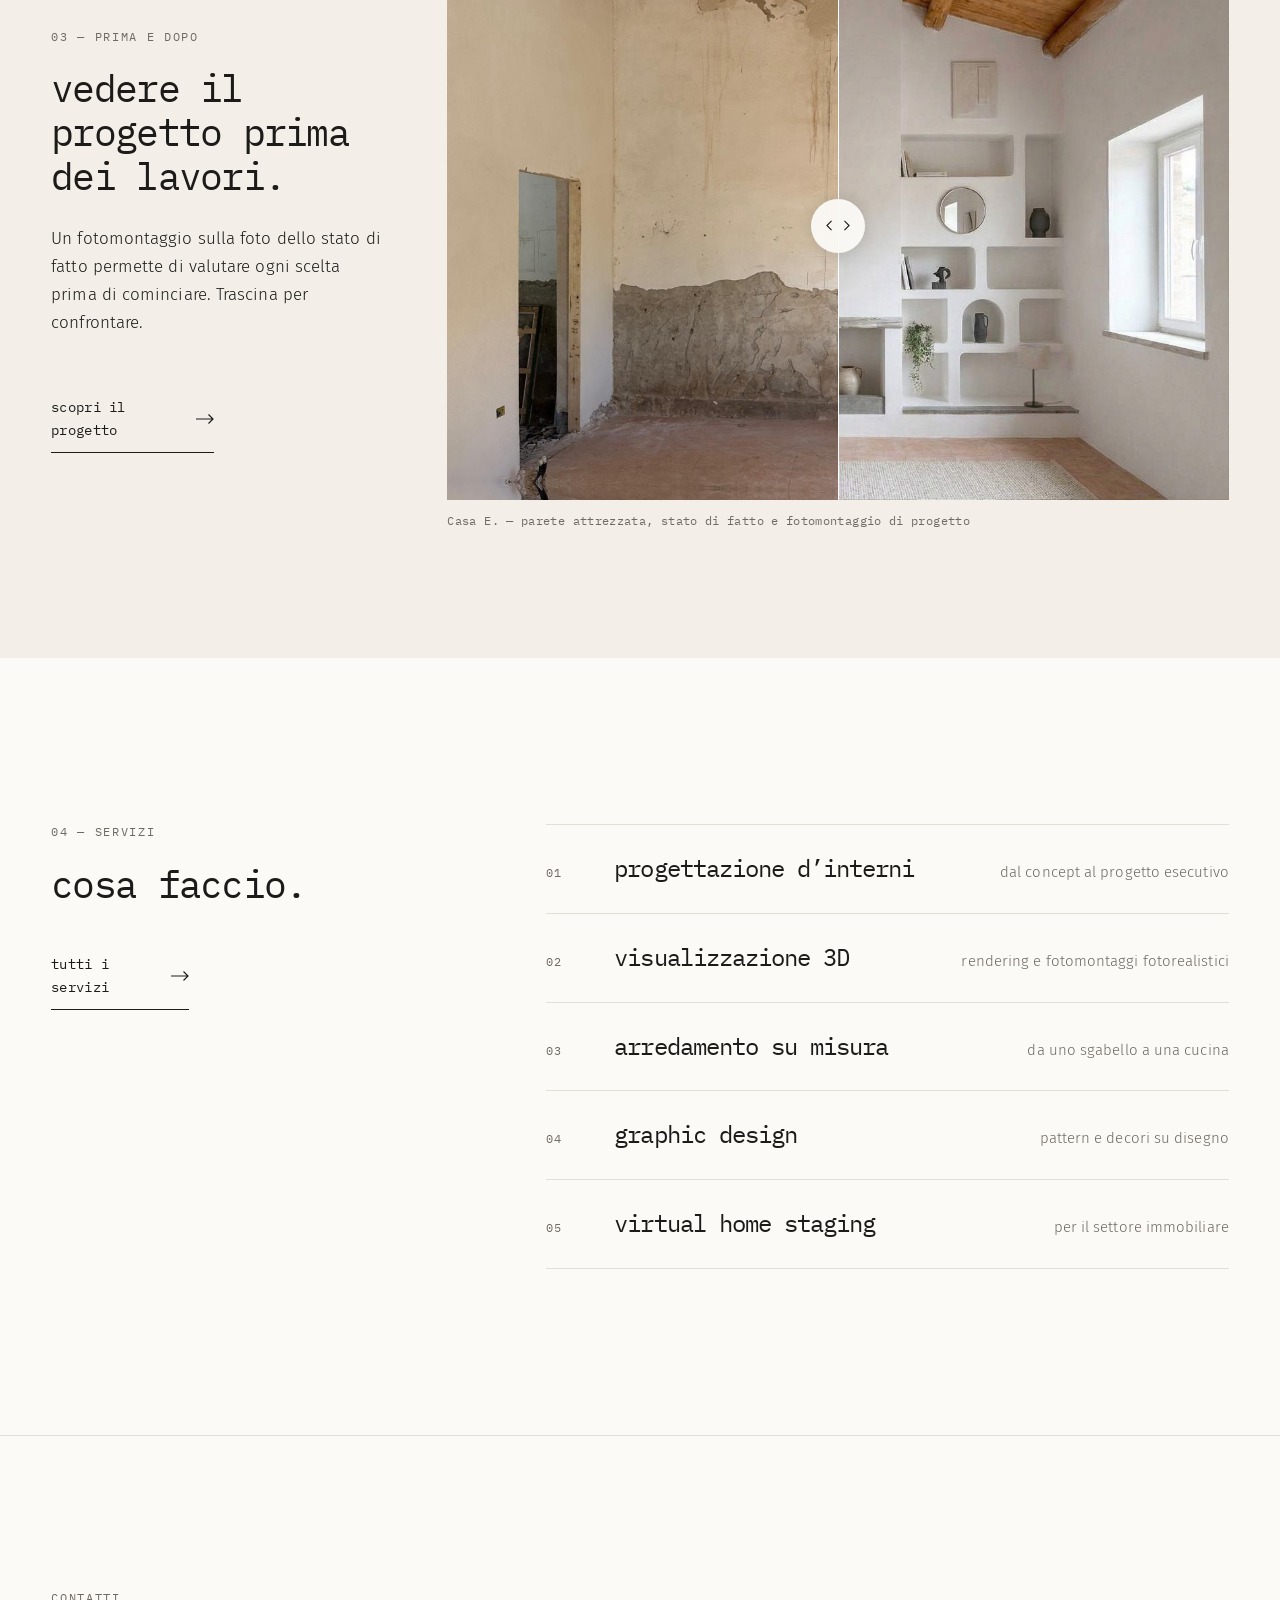
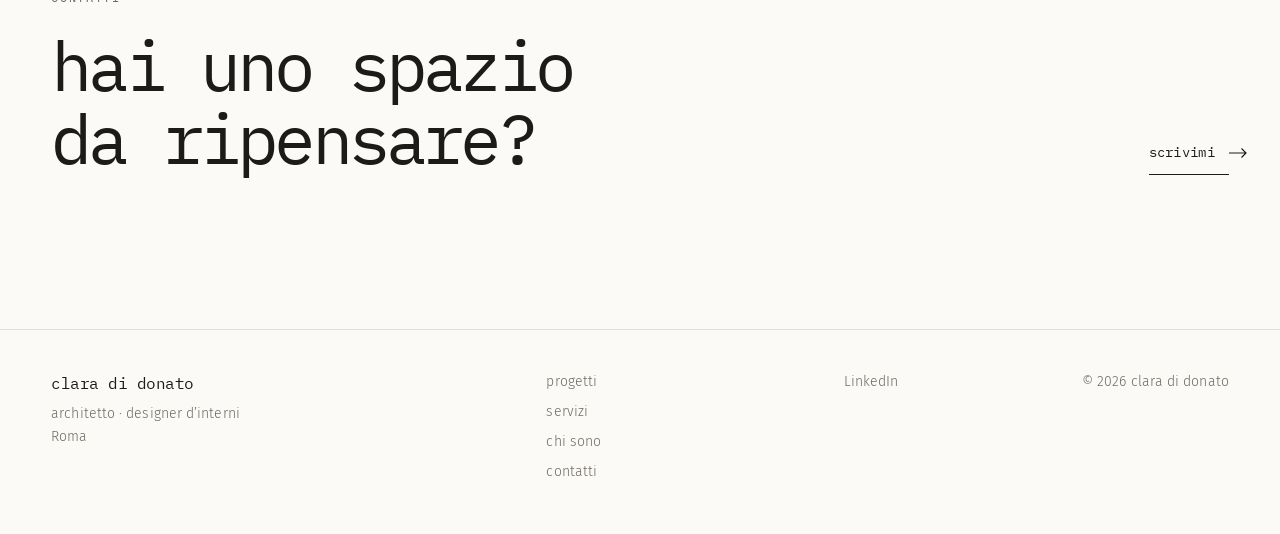
==== commit 1bd040d9: "Casa E. wall: crop lower so the photomontage keeps a hint of the rug; cache-busting image links Co-A" ====
--- a/index.html
+++ b/index.html
@@ -129,9 +129,9 @@
           <a class="btn" href="progetti/#parete">scopri il progetto</a>
         </div>
         <figure class="compare-wrap">
-          <div class="compare" style="--ratio: 1162 / 779">
-            <img src="assets/img/progetti/parete-stato-di-fatto.jpg" alt="Stato di fatto: parete in muratura da recuperare sotto un soffitto in legno" width="1400" height="939" loading="lazy">
-            <img class="after" src="assets/img/progetti/parete-fotomontaggio.jpg" alt="Fotomontaggio di progetto: la stessa parete con nicchie e mensole" width="1162" height="779" loading="lazy">
+          <div class="compare" style="--ratio: 1159 / 812">
+            <img src="assets/img/progetti/parete-stato-di-fatto.jpg?v=2" alt="Stato di fatto: parete in muratura da recuperare sotto un soffitto in legno" width="1400" height="981" loading="lazy">
+            <img class="after" src="assets/img/progetti/parete-fotomontaggio.jpg?v=2" alt="Fotomontaggio di progetto: la stessa parete con nicchie e mensole" width="1159" height="812" loading="lazy">
             <span class="compare-line" aria-hidden="true"></span>
             <span class="compare-tag compare-tag--before" aria-hidden="true">prima</span>
             <span class="compare-tag compare-tag--after" aria-hidden="true">progetto</span>
